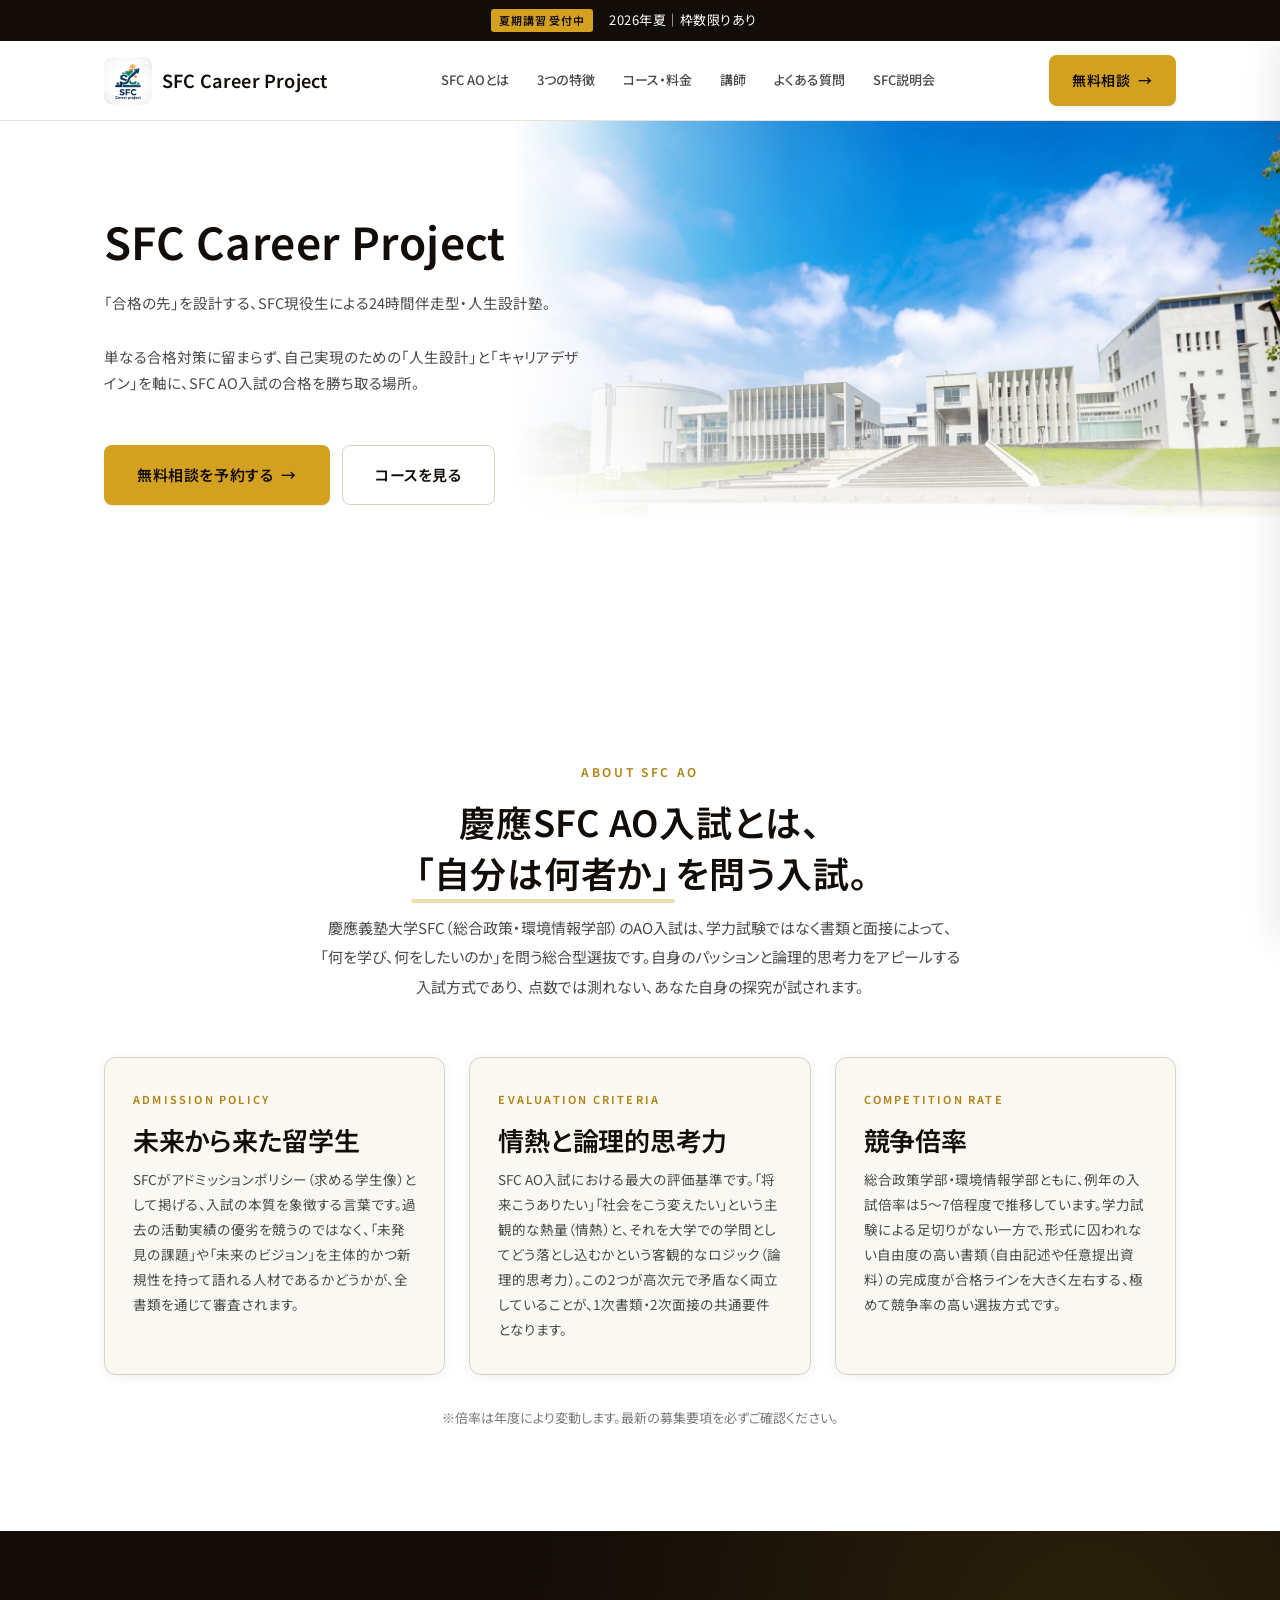
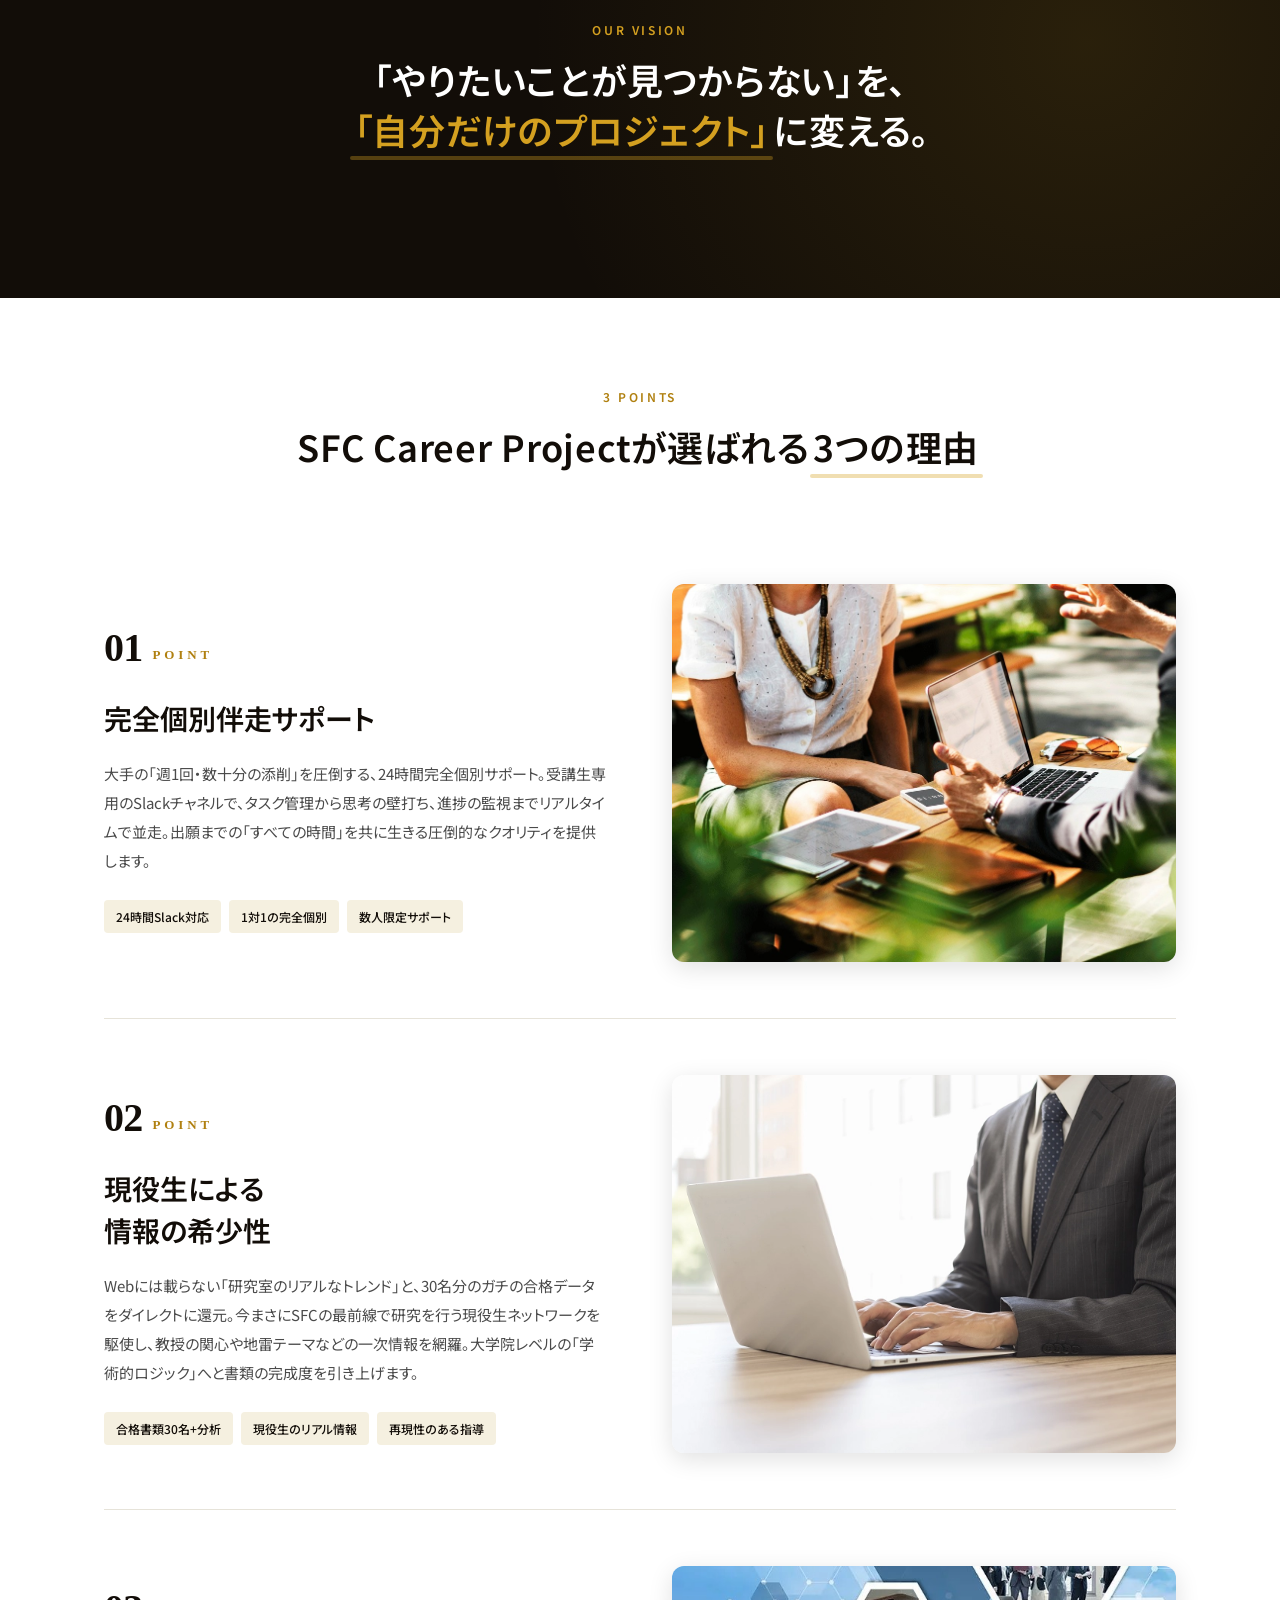
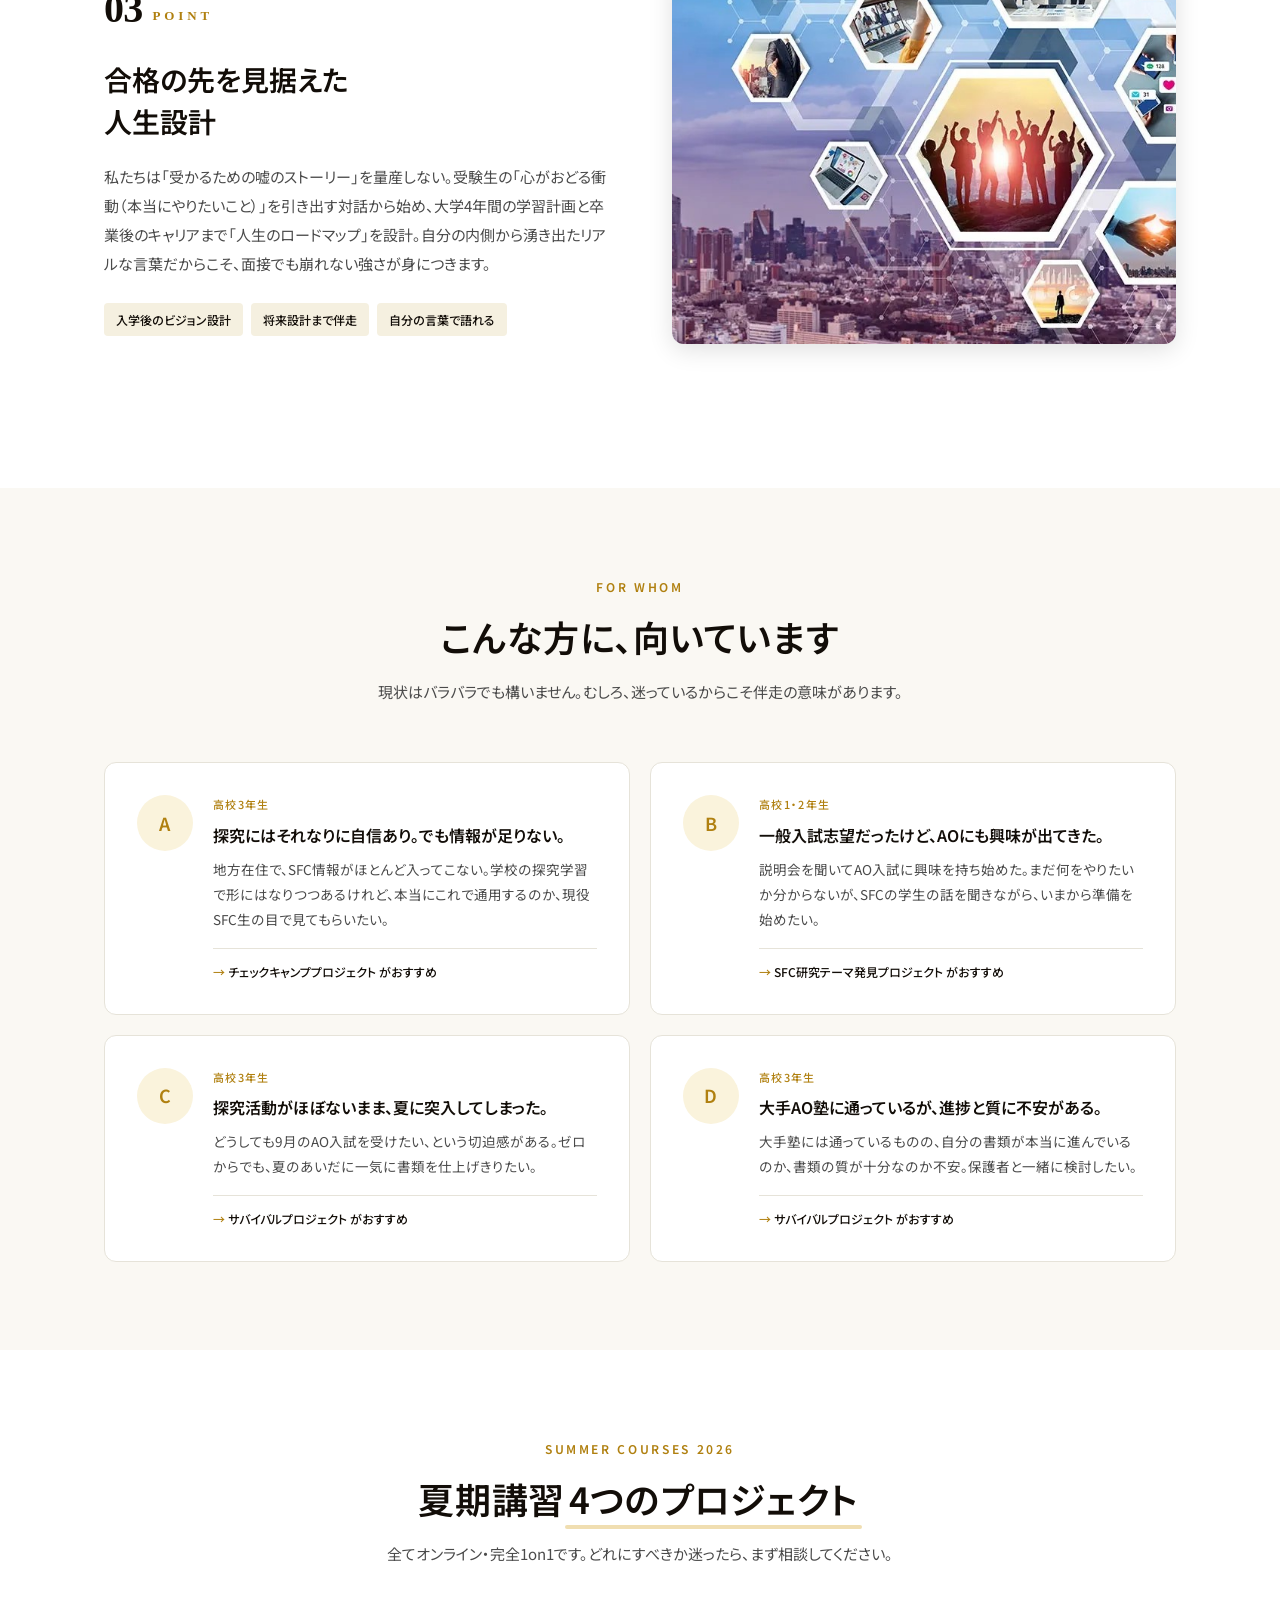
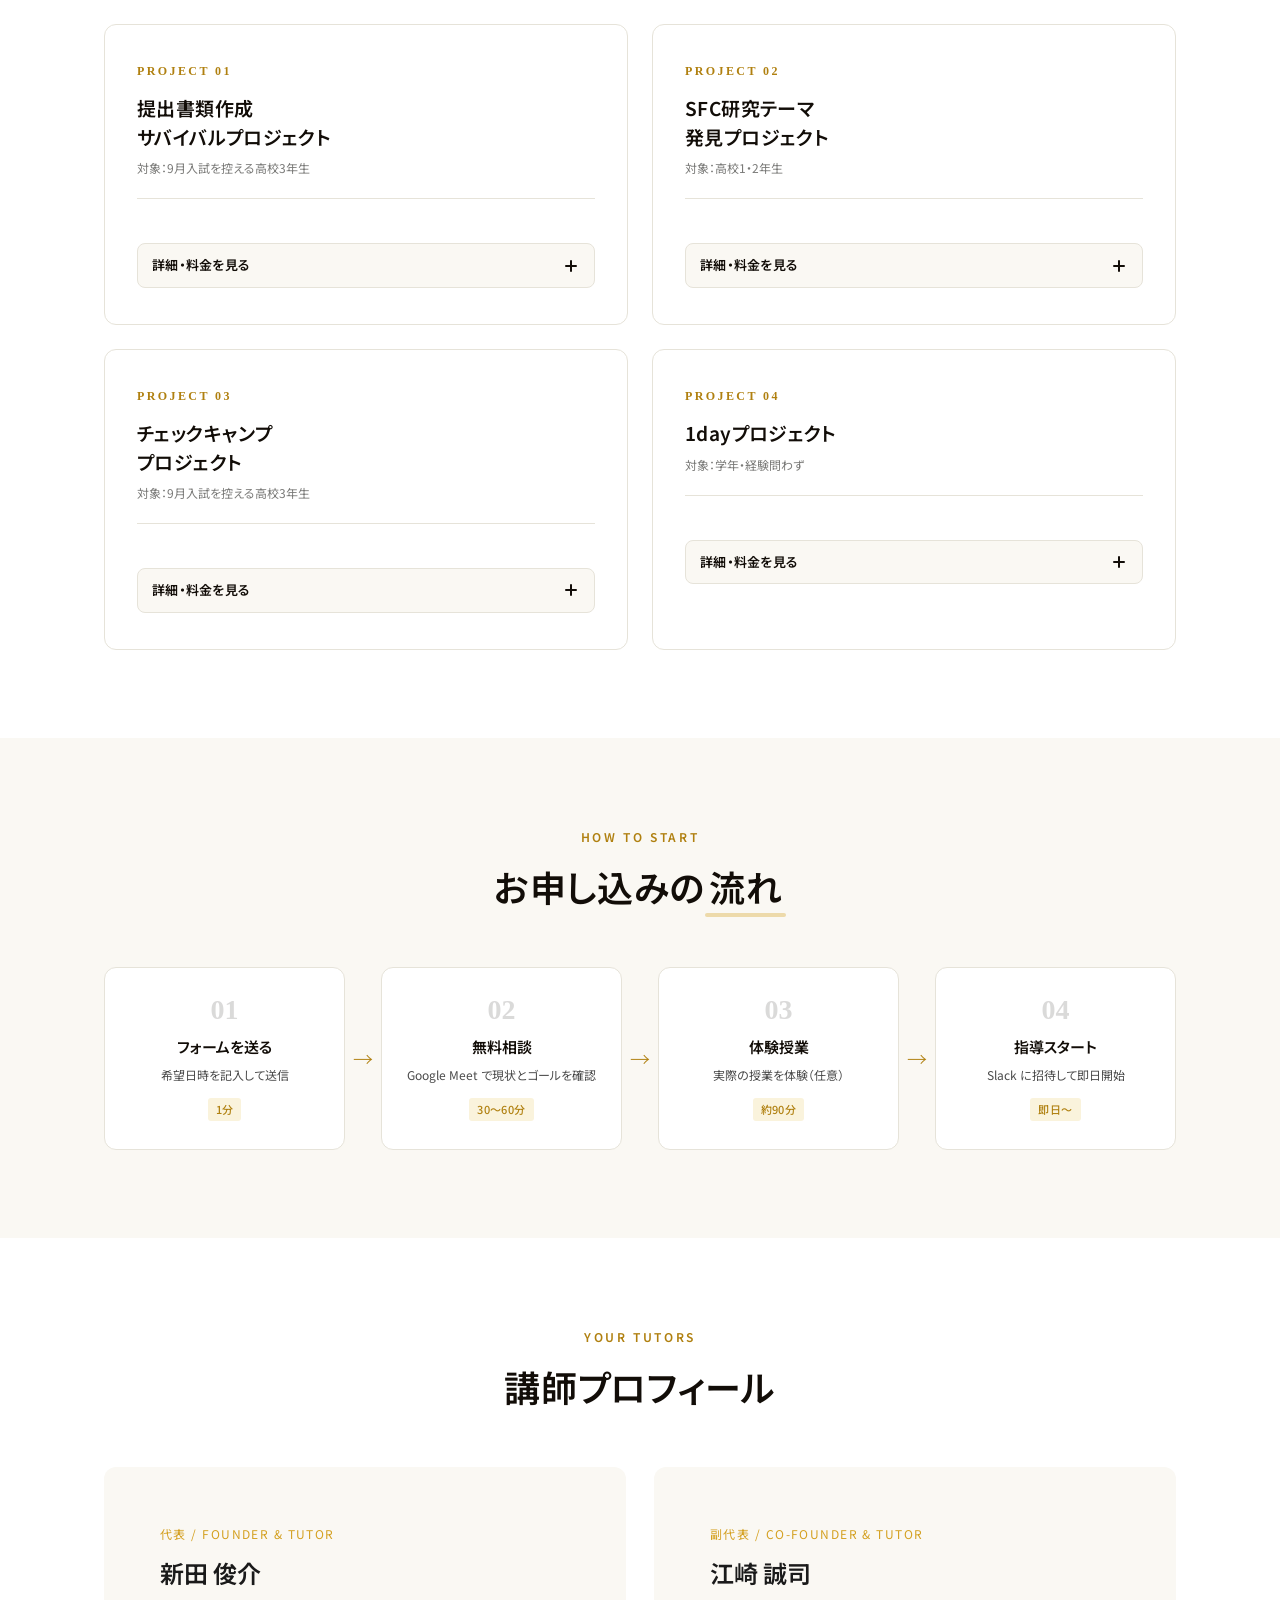
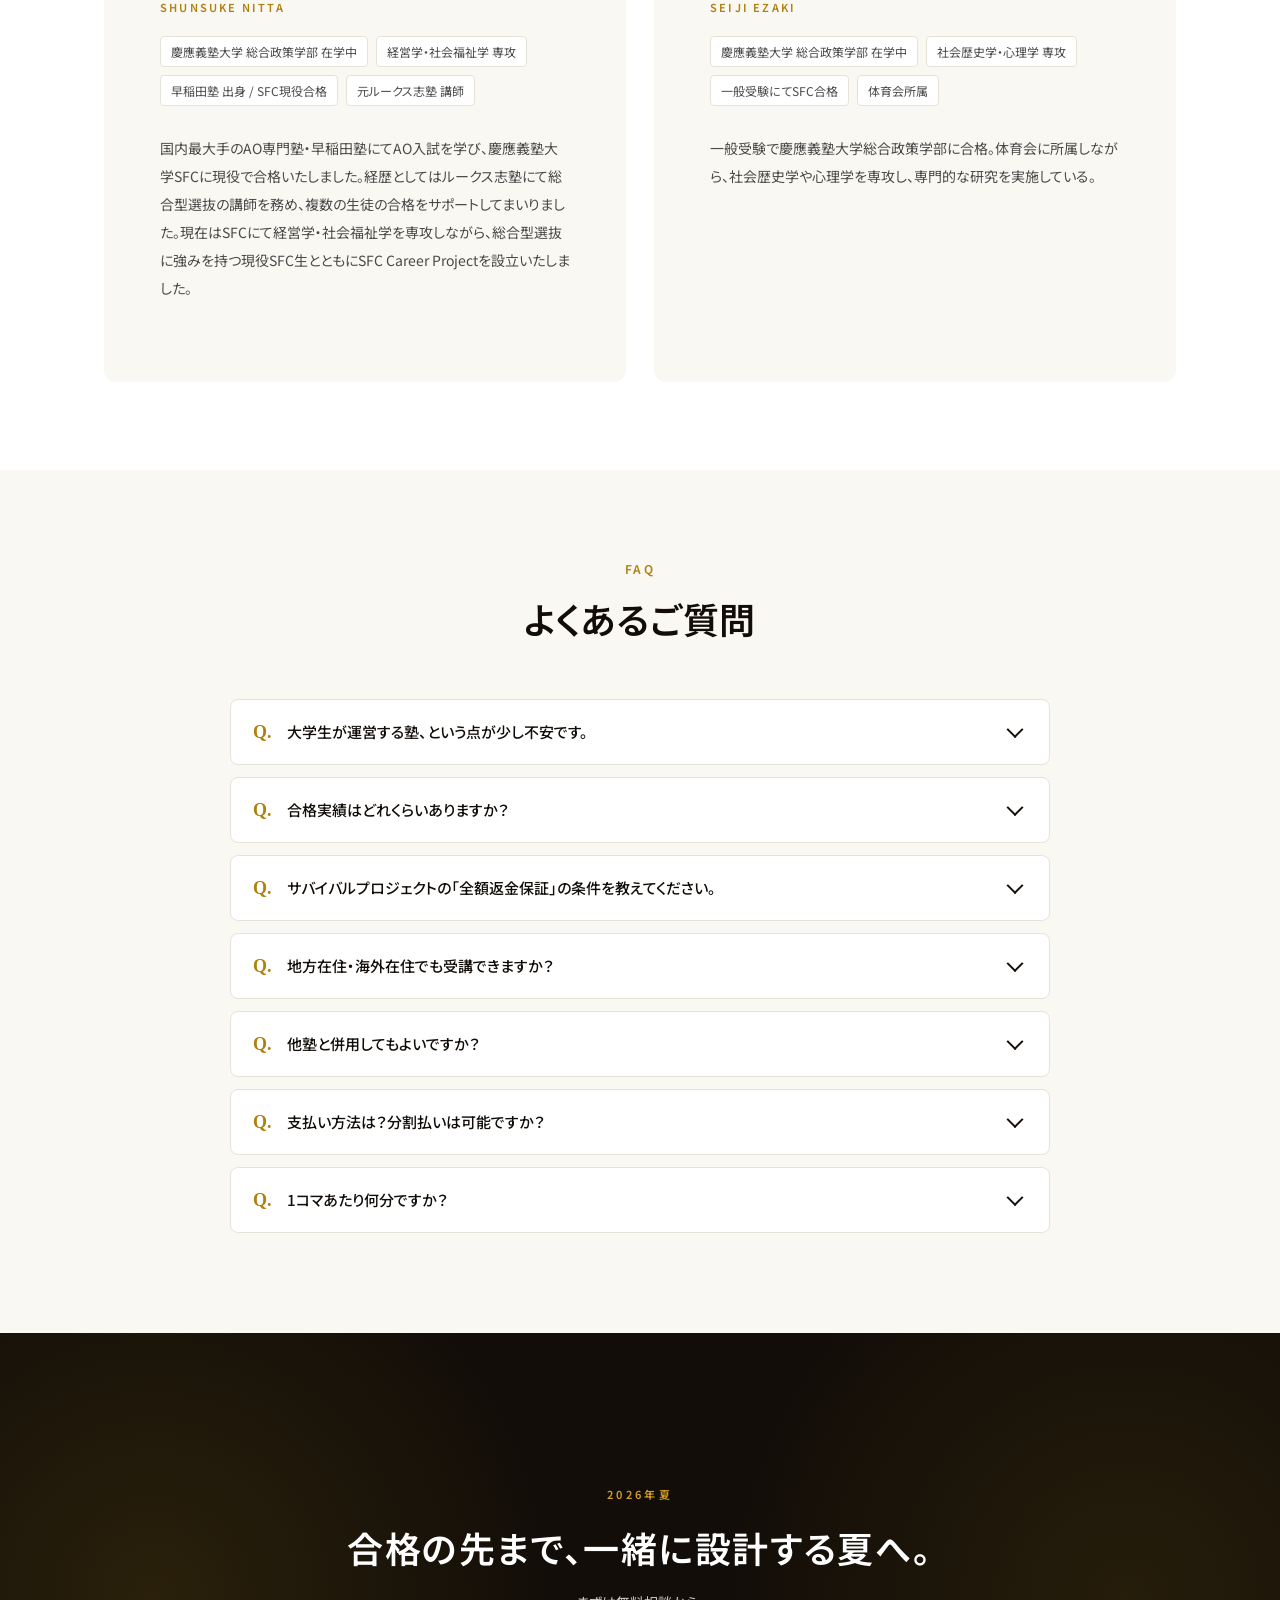
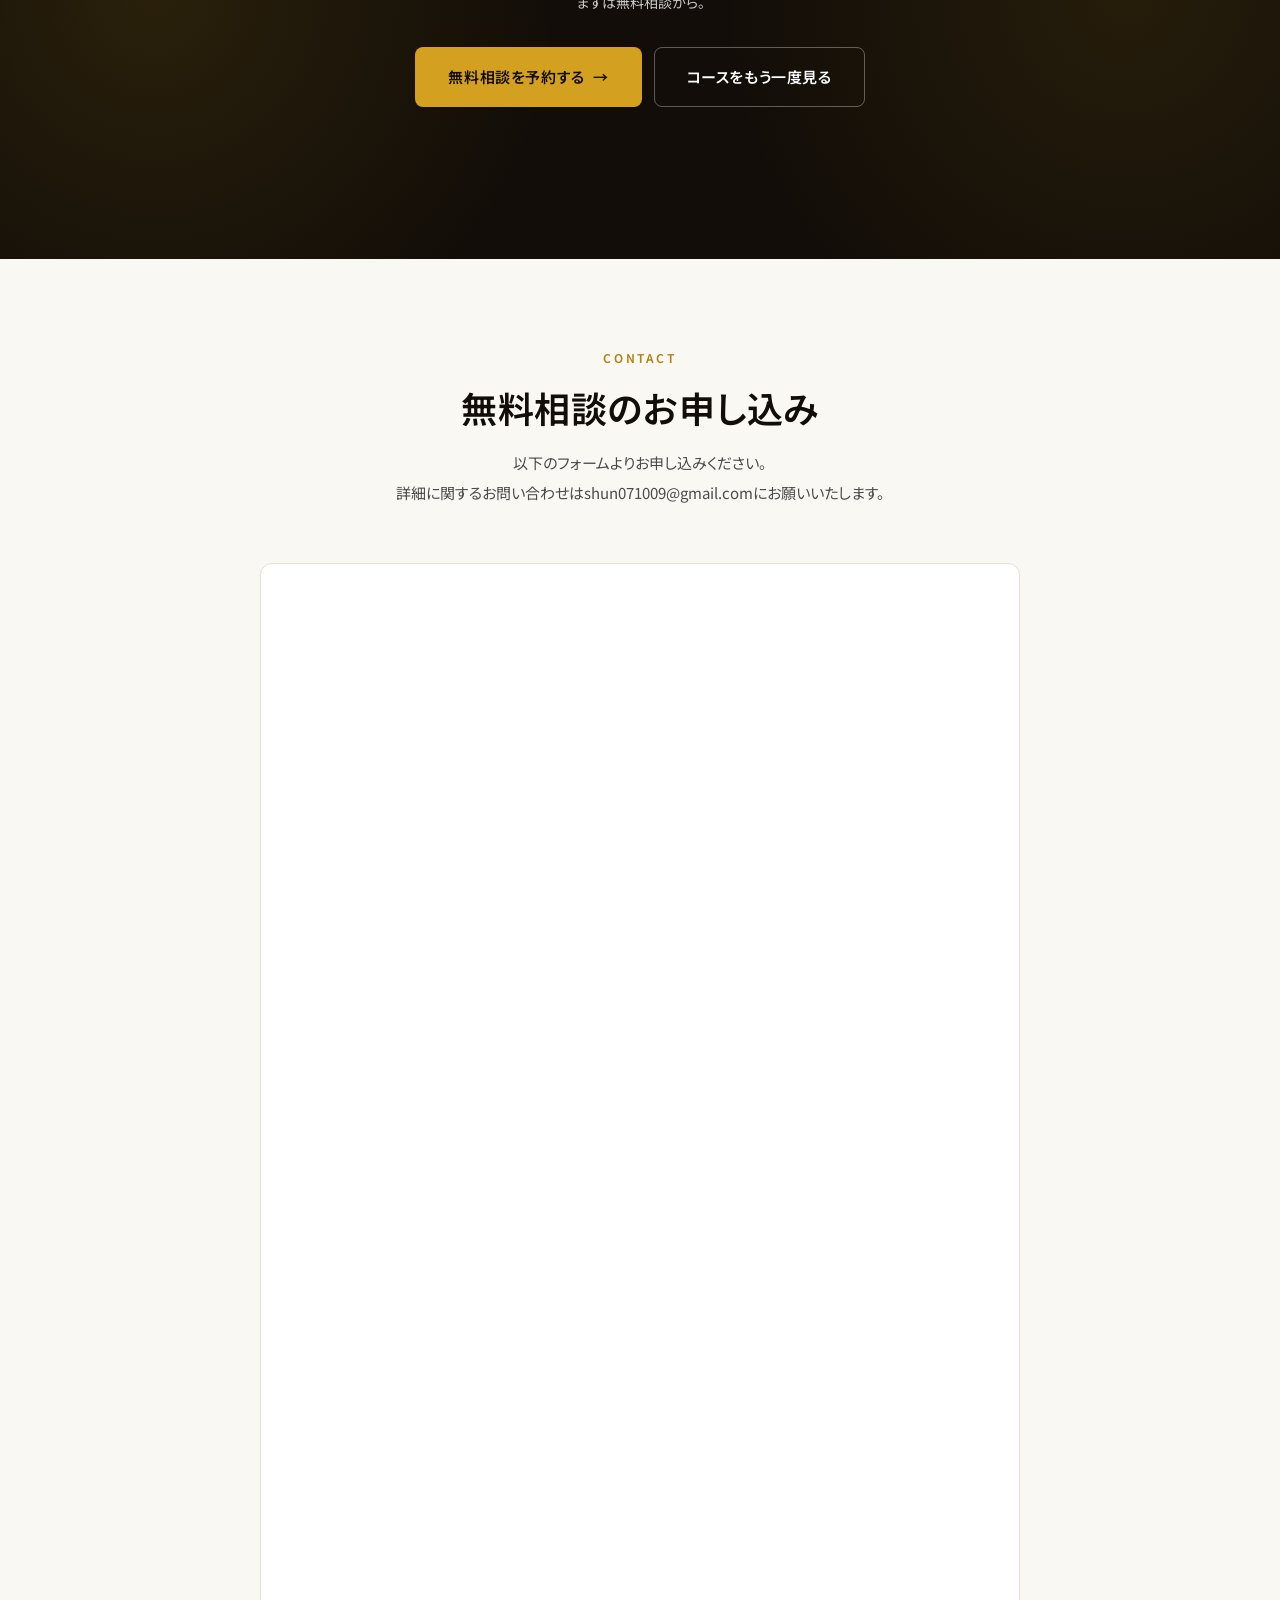
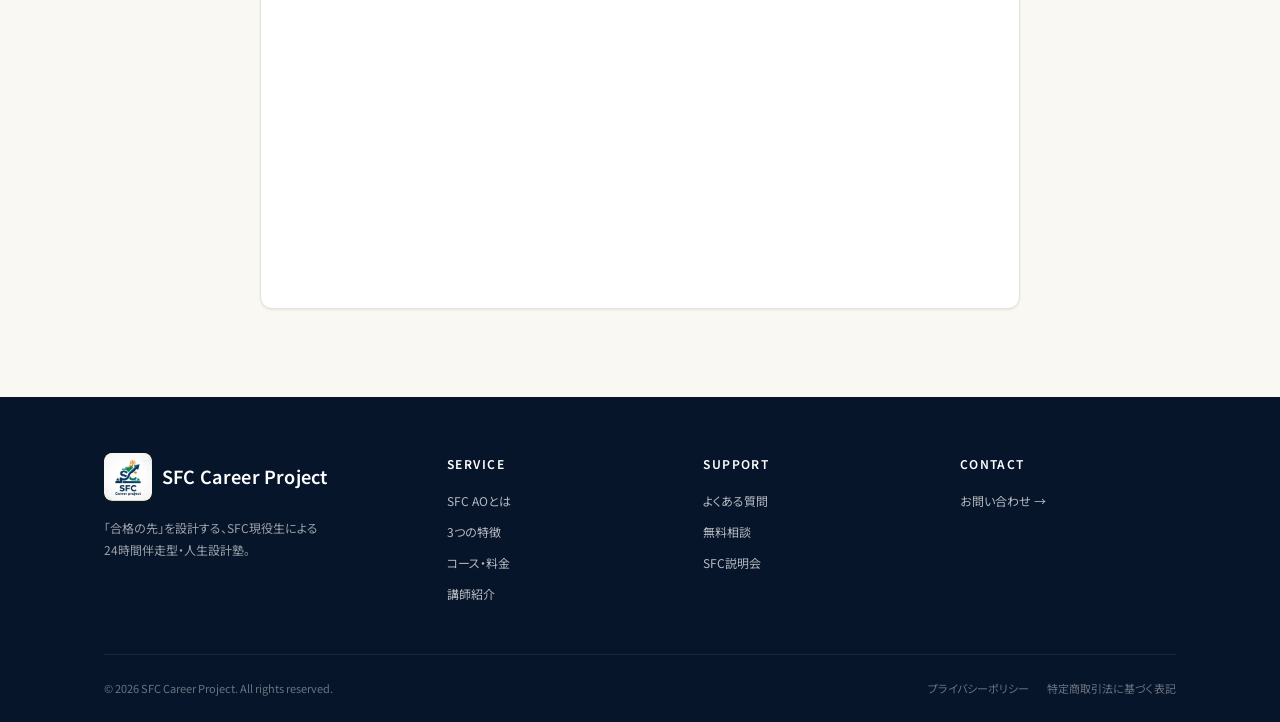
==== index.html @ 48e3c28c "スマホ表示修正・ウォームブラック×ゴールドに調整 - sfc-aoセクションの固定height除去（スマホでカードが切れる問題を修正） - スマホ時のカードfigureサイズ・文字サイズを最適化 - " ====
<!DOCTYPE html>
<html lang="ja">
<head>
<meta charset="UTF-8" />
<meta name="viewport" content="width=device-width, initial-scale=1.0" />
<title>SFC Career Project｜慶應SFC AO入試特化・24時間伴走型・人生設計塾</title>
<meta name="description" content="「合格の先」を設計する、SFC現役生による24時間伴走型・人生設計塾。慶應SFC AO入試（総合型選抜）に特化し、Slack/Discordで書類完成まで毎日サポート。多分野の専門講師陣が在籍。今夏先着限定。" />

<link rel="preconnect" href="https://fonts.googleapis.com">
<link rel="preconnect" href="https://fonts.gstatic.com" crossorigin>
<link href="https://fonts.googleapis.com/css2?family=Noto+Sans+JP:wght@400;500;600&display=swap" rel="stylesheet">
<link rel="stylesheet" href="styles.css" />
</head>
<body>

<!-- =========================================================
     1. Notice bar
========================================================= -->
<div class="notice">
  <div class="notice-inner">
    <span class="tag">夏期講習 受付中</span>
    <span>2026年夏｜枠数限りあり</span>
    <span class="sep">
</span>
    <span>
<strong></strong></span>
  </div>
</div>

<!-- =========================================================
     2. Header
========================================================= -->
<header class="header">
  <div class="header-inner">
    <a href="#top" class="brand">
      <span class="brand-mark"><img src="[data-uri]" alt="SFC Career Project ロゴ" style="position:absolute;top:0;left:0;width:100%;height:100%;object-fit:cover;display:block;"></span>
      <span class="brand-text">
        <div class="brand-name">SFC Career Project</div>
      </span>
    </a>
    <nav class="nav">
      <a href="#about">SFC AOとは</a>
      <a href="#points">3つの特徴</a>
      <a href="#courses">コース・料金</a>
      <a href="#teacher">講師</a>
      <a href="#faq">よくある質問</a>
      <a href="https://www.keio.ac.jp/ja/sfc-pem/news/20260327_sfcosaka/" target="_blank" rel="noopener">SFC説明会</a>
    </nav>
    <div class="header-cta">
      <a href="#contact" class="btn btn-primary">無料相談 <span class="arrow">→</span></a>
    </div>
    <button class="nav-toggle" id="nav-toggle" aria-label="メニューを開く" aria-expanded="false" aria-controls="mobile-menu">
      <span class="nav-toggle-bar"></span>
      <span class="nav-toggle-bar"></span>
      <span class="nav-toggle-bar"></span>
    </button>
  </div>
  <div class="mobile-menu" id="mobile-menu" aria-hidden="true">
    <button class="mobile-menu-close" id="mobile-menu-close" aria-label="メニューを閉じる">
      <span></span><span></span>
    </button>
    <nav class="mobile-nav">
      <a href="#about">SFC AOとは</a>
      <a href="#points">3つの特徴</a>
      <a href="#courses">コース・料金</a>
      <a href="#teacher">講師</a>
      <a href="#faq">よくある質問</a>
      <a href="https://www.keio.ac.jp/ja/sfc-pem/news/20260327_sfcosaka/" target="_blank" rel="noopener">SFC説明会</a>
    </nav>
    <div class="mobile-cta">
      <a href="#contact" class="btn btn-primary btn-lg">無料相談 <span class="arrow">→</span></a>
    </div>
  </div>
  <div class="mobile-menu-scrim" id="mobile-menu-scrim"></div>
</header>

<main id="top">

<!-- =========================================================
     3. Hero
========================================================= -->
<section class="hero">
  <div class="hero-inner">
    <div class="hero-copy">
      <h1 data-tweak="headline">SFC Career Project</h1>
      <p class="hero-sub">「合格の先」を設計する、SFC現役生による24時間伴走型・人生設計塾。<br /><br />単なる合格対策に留まらず、自己実現のための「人生設計」と「キャリアデザイン」を軸に、SFC AO入試の合格を勝ち取る場所。</p>
    </div>
    <div class="hero-bg">
      <img src="[data-uri]" alt="SFCキャンパス" style="position:absolute;inset:0;width:100%;height:100%;object-fit:cover;display:block;">
      <div class="hero-bg-overlay"></div>
    </div>
    <div class="hero-actions">
      <div class="hero-cta">
        <a href="#contact" class="btn btn-primary btn-lg">無料相談を予約する <span class="arrow">→</span></a>
        <a href="#courses" class="btn btn-outline btn-lg">コースを見る</a>
      </div>
    </div>
  </div>
</section>

<!-- =========================================================
     4. SFC AO とは
========================================================= -->
<section class="sfc-ao" id="about">
  <div class="container">
    <div class="section-head">
      <div class="section-eyebrow">ABOUT SFC AO</div>
      <h2 class="section-title">慶應SFC AO入試とは、<br /><span class="ruby">「自分は何者か」</span>を問う入試。</h2>
      <p class="section-lede">
        慶應義塾大学SFC（総合政策・環境情報学部）のAO入試は、学力試験ではなく書類と面接によって、
        「何を学び、何をしたいのか」を問う総合型選抜です。自身のパッションと論理的思考力をアピールする入試方式であり、
        点数では測れない、あなた自身の探究が試されます。
      </p>
    </div>
    <div class="sfc-ao-grid">
      <div class="sfc-ao-card">
        <div class="label">ADMISSION POLICY</div>
        <div class="figure" style="font-size:clamp(18px,2.2vw,26px);line-height:1.3;">未来から来た留学生</div>
        <p>SFCがアドミッションポリシー（求める学生像）として掲げる、入試の本質を象徴する言葉です。過去の活動実績の優劣を競うのではなく、「未発見の課題」や「未来のビジョン」を主体的かつ新規性を持って語れる人材であるかどうかが、全書類を通じて審査されます。</p>
      </div>
      <div class="sfc-ao-card">
        <div class="label">EVALUATION CRITERIA</div>
        <div class="figure" style="font-size:clamp(18px,2.2vw,26px);line-height:1.3;">情熱と論理的思考力</div>
        <p>SFC AO入試における最大の評価基準です。「将来こうありたい」「社会をこう変えたい」という主観的な熱量（情熱）と、それを大学での学問としてどう落とし込むかという客観的なロジック（論理的思考力）。この2つが高次元で矛盾なく両立していることが、1次書類・2次面接の共通要件となります。</p>
      </div>
      <div class="sfc-ao-card">
        <div class="label">COMPETITION RATE</div>
        <div class="figure" style="font-size:clamp(18px,2.2vw,26px);line-height:1.3;">競争倍率</div>
        <p>総合政策学部・環境情報学部ともに、例年の入試倍率は5〜7倍程度で推移しています。学力試験による足切りがない一方で、形式に囚われない自由度の高い書類（自由記述や任意提出資料）の完成度が合格ラインを大きく左右する、極めて競争率の高い選抜方式です。</p>
      </div>
    </div>
    <p class="sfc-ao-note">※倍率は年度により変動します。最新の募集要項を必ずご確認ください。</p>
  </div>
</section>

<!-- =========================================================
     6. Vision / Problem
========================================================= -->
<section class="vision">
  <div class="vision-inner">
    <div class="section-head">
      <div class="section-eyebrow" style="color: var(--gold);">OUR VISION</div>
      <h2 class="section-title" style="color: #fff;">「やりたいことが見つからない」を、<br /><span class="ruby" style="color: var(--gold);">「自分だけのプロジェクト」</span>に変える。</h2>
    
</section>

<!-- =========================================================
     7. POINTS (USP)
========================================================= -->
<section class="points" id="points">
  <div class="container">
    <div class="section-head">
      <div class="section-eyebrow">3 POINTS</div>
      <h2 class="section-title">SFC Career Projectが選ばれる<span class="ruby">3つの理由</span></h2>
    </div>

    <div class="point">
      <div>
        <div class="point-num"><span class="digit">01</span>POINT</div>
        <h3>完全個別伴走サポート</h3>
        <p>
          大手の「週1回・数十分の添削」を圧倒する、24時間完全個別サポート。受講生専用のSlackチャネルで、タスク管理から思考の壁打ち、進捗の監視までリアルタイムで並走。出願までの「すべての時間」を共に生きる圧倒的なクオリティを提供します。
        </p>
        <div class="point-pills">
          <span class="point-pill">24時間Slack対応</span>
          <span class="point-pill">1対1の完全個別</span>
          <span class="point-pill">数人限定サポート</span>
        </div>
      </div>
      <div class="point-visual">
        <img src="[data-uri]" alt="完全個別伴走サポート" style="position:absolute;inset:0;width:100%;height:100%;" />
      </div>
    </div>

    <div class="point reverse">
      <div class="point-visual">
        <img src="[data-uri]" alt="現役生による情報の希少性" style="position:absolute;inset:0;width:100%;height:100%;" />
      </div>
      <div>
        <div class="point-num"><span class="digit">02</span>POINT</div>
        <h3>現役生による<br />情報の希少性</h3>
        <p>
          Webには載らない「研究室のリアルなトレンド」と、30名分のガチの合格データをダイレクトに還元。今まさにSFCの最前線で研究を行う現役生ネットワークを駆使し、教授の関心や地雷テーマなどの一次情報を網羅。大学院レベルの「学術的ロジック」へと書類の完成度を引き上げます。
        </p>
        <div class="point-pills">
          <span class="point-pill">合格書類30名+分析</span>
          <span class="point-pill">現役生のリアル情報</span>
          <span class="point-pill">再現性のある指導</span>
        </div>
      </div>
    </div>

    <div class="point">
      <div>
        <div class="point-num"><span class="digit">03</span>POINT</div>
        <h3>合格の先を見据えた<br />人生設計</h3>
        <p>
          私たちは「受かるための嘘のストーリー」を量産しない。受験生の「心がおどる衝動（本当にやりたいこと）」を引き出す対話から始め、大学4年間の学習計画と卒業後のキャリアまで「人生のロードマップ」を設計。自分の内側から湧き出たリアルな言葉だからこそ、面接でも崩れない強さが身につきます。
        </p>
        <div class="point-pills">
          <span class="point-pill">入学後のビジョン設計</span>
          <span class="point-pill">将来設計まで伴走</span>
          <span class="point-pill">自分の言葉で語れる</span>
        </div>
      </div>
      <div class="point-visual">
        <img src="[data-uri]" alt="合格の先を見据えた人生設計" style="position:absolute;inset:0;width:100%;height:100%;" />
      </div>
    </div>
  </div>
</section>

<!-- =========================================================
     8. Personas
========================================================= -->
<section class="personas">
  <div class="container">
    <div class="section-head">
      <div class="section-eyebrow">FOR WHOM</div>
      <h2 class="section-title">こんな方に、向いています</h2>
      <p class="section-lede">
        現状はバラバラでも構いません。むしろ、迷っているからこそ伴走の意味があります。
      </p>
    </div>
    <div class="persona-grid">
      <div class="persona-card">
        <div class="persona-icon">A</div>
        <div>
          <div class="grade">高校3年生</div>
          <h4>探究にはそれなりに自信あり。でも情報が足りない。</h4>
          <p>地方在住で、SFC情報がほとんど入ってこない。学校の探究学習で形にはなりつつあるけれど、本当にこれで通用するのか、現役SFC生の目で見てもらいたい。</p>
          <div class="recommend">チェックキャンププロジェクト がおすすめ</div>
        </div>
      </div>
      <div class="persona-card">
        <div class="persona-icon">B</div>
        <div>
          <div class="grade">高校1・2年生</div>
          <h4>一般入試志望だったけど、AOにも興味が出てきた。</h4>
          <p>説明会を聞いてAO入試に興味を持ち始めた。まだ何をやりたいか分からないが、SFCの学生の話を聞きながら、いまから準備を始めたい。</p>
          <div class="recommend">SFC研究テーマ発見プロジェクト がおすすめ</div>
        </div>
      </div>
      <div class="persona-card">
        <div class="persona-icon">C</div>
        <div>
          <div class="grade">高校3年生</div>
          <h4>探究活動がほぼないまま、夏に突入してしまった。</h4>
          <p>どうしても9月のAO入試を受けたい、という切迫感がある。ゼロからでも、夏のあいだに一気に書類を仕上げきりたい。</p>
          <div class="recommend">サバイバルプロジェクト がおすすめ</div>
        </div>
      </div>
      <div class="persona-card">
        <div class="persona-icon">D</div>
        <div>
          <div class="grade">高校3年生</div>
          <h4>大手AO塾に通っているが、進捗と質に不安がある。</h4>
          <p>大手塾には通っているものの、自分の書類が本当に進んでいるのか、書類の質が十分なのか不安。保護者と一緒に検討したい。</p>
          <div class="recommend">サバイバルプロジェクト がおすすめ</div>
        </div>
      </div>
    </div>
  </div>
</section>

<!-- =========================================================
     9. Courses
========================================================= -->
<section class="courses" id="courses">
  <div class="container">
    <div class="section-head">
      <div class="section-eyebrow">SUMMER COURSES 2026</div>
      <h2 class="section-title">夏期講習<span class="ruby">4つのプロジェクト</span></h2>
      <p class="section-lede">
        全てオンライン・完全1on1です。どれにすべきか迷ったら、まず相談してください。
      </p>
    </div>
    <div class="course-list">
      <!-- Course 1 -->
      <div class="course-card" id="project-01">
        <div class="course-num">PROJECT 01</div>
        <h3>提出書類作成<br />サバイバルプロジェクト</h3>
        <div class="course-target">対象：9月入試を控える高校3年生</div>
        <button class="course-toggle" aria-expanded="false">詳細・料金を見る <span class="course-toggle-icon"></span></button>
        <div class="course-details">
        <div class="course-price">
          <span class="num">598,000</span><span class="yen">円</span><span class="tax">（税込）</span>
        </div>
        <div class="course-price-sub">＋ プロジェクト参加費 110,000円</div>
        <div class="course-slots">3枠限定</div>
        <ul class="course-features">
          <li>自己推薦書・自由記述・任意提出資料・志望理由書の執筆を完全伴走</li>
          <li>Slackによるタスク管理・24時間連絡対応</li>
          <li>お申し込みから8月末まで最大60時間の授業</li>
          <li>研究テーマの相談から書類添削まで全対応</li>
        </ul>
        <div class="course-guarantee">
          1次試験（書類審査）で不合格の場合、受講料を全額返金します<br />（プロジェクト参加費 110,000円を除く）
        </div>
              </div>
      </div>

      <!-- Course 2 -->
      <div class="course-card">
        <div class="course-num">PROJECT 02</div>
        <h3>SFC研究テーマ<br />発見プロジェクト</h3>
        <div class="course-target">対象：高校1・2年生</div>
        <button class="course-toggle" aria-expanded="false">詳細・料金を見る <span class="course-toggle-icon"></span></button>
        <div class="course-details">
        <div class="course-price">
          <span class="num">59,800</span><span class="yen">円</span><span class="tax">（税込）</span>
        </div>
        <ul class="course-features">
          <li>探究（研究）テーマの設定・壁打ちに対応</li>
          <li>お申し込みから8月末まで6コマの授業</li>
          <li>来年度以降の本格対策につながります</li>
        </ul>
        <div class="course-guarantee">
          冬季講習・来年度の継続受講も相談できます。
        </div>
              </div>
      </div>

      <!-- Course 3 -->
      <div class="course-card">
        <div class="course-num">PROJECT 03</div>
        <h3>チェックキャンプ<br />プロジェクト</h3>
        <div class="course-target">対象：9月入試を控える高校3年生</div>
        <button class="course-toggle" aria-expanded="false">詳細・料金を見る <span class="course-toggle-icon"></span></button>
        <div class="course-details">
        <div class="course-price">
          <span class="num">45,000</span><span class="yen">円</span><span class="tax">（税込）</span>
        </div>
        <ul class="course-features">
          <li>提出書類作成アドバイス授業 6コマ</li>
          <li>お申し込みから8月末まで</li>
          <li>現役SFC生の視点で書類をチェック</li>
          <li>他塾との併用も可能</li>
        </ul>
        <div class="course-guarantee">
          他塾に通っていても使えます。第三者の目で一度見てほしい方はどうぞ。
        </div>
              </div>
      </div>

      <!-- Course 4 -->
      <div class="course-card">
        <div class="course-num">PROJECT 04</div>
        <h3>1dayプロジェクト</h3>
        <div class="course-target">対象：学年・経験問わず</div>
        <button class="course-toggle" aria-expanded="false">詳細・料金を見る <span class="course-toggle-icon"></span></button>
        <div class="course-details">
        <div class="course-price">
          <span class="num">20,000</span><span class="yen">円</span><span class="tax">（税込）</span>
        </div>
        <div class="course-slots">3枠限定</div>
        <ul class="course-features">
          <li>お申し込みから8月末まで実施</li>
          <li>慶應SFC キャンパスに招待</li>
          <li>探究テーマのメンタリング</li>
          <li>学年・経験は問いません</li>
        </ul>
        <div class="course-guarantee">
          SFCがどんな場所か、まず見てみたい方向けです。
        </div>
      </div>
            </div>
      </div>

  </div>
</section>

<!-- =========================================================
     10. Steps
========================================================= -->
<section class="steps">
  <div class="container">
    <div class="section-head">
      <div class="section-eyebrow">HOW TO START</div>
      <h2 class="section-title">お申し込みの<span class="ruby">流れ</span></h2>
    </div>
    <div class="step-list">
      <div class="step-card">
        <div class="step-num">01</div>
        <h4>フォームを送る</h4>
        <p>希望日時を記入して送信</p>
        <span class="duration">1分</span>
      </div>
      <div class="step-arrow">→</div>
      <div class="step-card">
        <div class="step-num">02</div>
        <h4>無料相談</h4>
        <p>Google Meet で現状とゴールを確認</p>
        <span class="duration">30〜60分</span>
      </div>
      <div class="step-arrow">→</div>
      <div class="step-card">
        <div class="step-num">03</div>
        <h4>体験授業</h4>
        <p>実際の授業を体験（任意）</p>
        <span class="duration">約90分</span>
      </div>
      <div class="step-arrow">→</div>
      <div class="step-card">
        <div class="step-num">04</div>
        <h4>指導スタート</h4>
        <p>Slack に招待して即日開始</p>
        <span class="duration">即日〜</span>
      </div>
    </div>
  </div>
</section>

<!-- =========================================================
     11. Teacher
========================================================= -->
<section class="teacher" id="teacher">
  <div class="container">
    <div class="section-head">
      <div class="section-eyebrow">YOUR TUTORS</div>
      <h2 class="section-title">講師プロフィール</h2>
    </div>

    <div class="teacher-grid">
      <!-- Founder -->
      <div class="teacher-card no-photo">
        <div class="teacher-body">
          <div class="role" style="font-size:12px;letter-spacing:.12em;color:var(--gold,#b89968);margin-bottom:8px;">代表 / FOUNDER & TUTOR</div>
          <div class="name" style="font-size:24px;font-weight:600;margin-bottom:4px;">新田 俊介</div>
          <div class="teacher-eyebrow">SHUNSUKE NITTA</div>
          <div class="teacher-meta">
            <span>慶應義塾大学 総合政策学部 在学中</span>
            <span>経営学・社会福祉学 専攻</span>
            <span>早稲田塾 出身 / SFC現役合格</span>
            <span>元ルークス志塾 講師</span>
          </div>
          <p class="teacher-bio">
            国内最大手のAO専門塾・早稲田塾にてAO入試を学び、慶應義塾大学SFCに現役で合格いたしました。経歴としてはルークス志塾にて総合型選抜の講師を務め、複数の生徒の合格をサポートしてまいりました。現在はSFCにて経営学・社会福祉学を専攻しながら、総合型選抜に強みを持つ現役SFC生とともにSFC Career Projectを設立いたしました。
          </p>
        </div>
      </div>

      <!-- Co-Founder -->
      <div class="teacher-card no-photo">
        <div class="teacher-body">
          <div class="role" style="font-size:12px;letter-spacing:.12em;color:var(--gold,#b89968);margin-bottom:8px;">副代表 / CO-FOUNDER & TUTOR</div>
          <div class="name" style="font-size:24px;font-weight:600;margin-bottom:4px;">江崎 誠司</div>
          <div class="teacher-eyebrow">SEIJI EZAKI</div>
          <div class="teacher-meta">
            <span>慶應義塾大学 総合政策学部 在学中</span>
            <span>社会歴史学・心理学 専攻</span>
            <span>一般受験にてSFC合格</span>
            <span>体育会所属</span>
          </div>
          <p class="teacher-bio">
            一般受験で慶應義塾大学総合政策学部に合格。体育会に所属しながら、社会歴史学や心理学を専攻し、専門的な研究を実施している。
          </p>
        </div>
      </div>
    </div>

  </div>
</section>

<!-- =========================================================
     12. FAQ
========================================================= -->
<section class="faq" id="faq">
  <div class="container narrow">
    <div class="section-head">
      <div class="section-eyebrow">FAQ</div>
      <h2 class="section-title">よくあるご質問</h2>
    </div>
    <div class="faq-list">
      <details class="faq-item">
        <summary>大学生が運営する塾、という点が少し不安です。</summary>
        <div class="faq-answer">
          ご不安はもっともです。SFC Career Projectは、現役SFC生であること、早稲田塾出身、元ルークス志塾講師として
          多数の生徒を担当してきた経験を強みとしています。「内側から見たSFC」と「塾としての指導経験」を併せ持つ、
          少人数完全伴走型のサービスです。無料相談で率直にお話しさせてください。
        </div>
      </details>
      <details class="faq-item">
        <summary>合格実績はどれくらいありますか？</summary>
        <div class="faq-answer">
          SFC Career Projectは2026年夏に始動する新しいサービスのため、「SFC Career Projectとしての合格実績」はこれから積み上げていく段階です。
          ただし、講師個人として30名以上の合格者書類を分析・保有しており、SFCに受かる書類のパターンを内側から把握しています。
          今夏はあくまで仮説検証フェーズとして、先着限定で運営します。
        </div>
      </details>
      <details class="faq-item">
        <summary>サバイバルプロジェクトの「全額返金保証」の条件を教えてください。</summary>
        <div class="faq-answer">
          提出書類作成サバイバルプロジェクトの受講者のうち、1次試験（書類審査）で不合格となった方を対象に、受講料を全額返金いたします（プロジェクト参加費 110,000円を除く）。
          適用条件の詳細は、ご入塾時の契約書にてご確認いただけます。
        </div>
      </details>
      <details class="faq-item">
        <summary>地方在住・海外在住でも受講できますか？</summary>
        <div class="faq-answer">
          完全オンラインのサービスですので、日本全国・海外どこからでもご受講いただけます。授業は Google Meet、
          日常的な連絡は Slack で行います。
        </div>
      </details>
      <details class="faq-item">
        <summary>他塾と併用してもよいですか？</summary>
        <div class="faq-answer">
          チェックキャンププロジェクト（45,000円）は、まさに他塾との併用を想定したセカンドオピニオン型のプロジェクトです。
          サバイバルプロジェクトは完全伴走のため、原則として併用は推奨しておりませんが、状況に応じてご相談ください。
        </div>
      </details>
      <details class="faq-item">
        <summary>支払い方法は？分割払いは可能ですか？</summary>
        <div class="faq-answer">
          銀行振込・クレジットカード決済に対応しています。分割払いについても柔軟にご相談を承りますので、
          無料相談の際にご希望をお聞かせください。
        </div>
      </details>
      <details class="faq-item">
        <summary>1コマあたり何分ですか？</summary>
        <div class="faq-answer">
          1コマ60分です。
        </div>
      </details>
    </div>
  </div>
</section>

<!-- =========================================================
     13. CTA Banner
========================================================= -->
<section class="cta-banner">
  <div class="cta-inner">
    <div class="cta-eyebrow">2026年夏</div>
    <h2>合格の先まで、一緒に設計する夏へ。</h2>
    <p>まずは無料相談から。</p>
    <div class="btn-row">
      <a href="#contact" class="btn btn-primary btn-lg">無料相談を予約する <span class="arrow">→</span></a>
      <a href="#courses" class="btn btn-outline btn-lg">コースをもう一度見る</a>
    </div>
  </div>
</section>

<!-- =========================================================
     14. Form
========================================================= -->
<section class="form-section" id="contact">
  <div class="container">
    <div class="section-head">
      <div class="section-eyebrow">CONTACT</div>
      <h2 class="section-title">無料相談のお申し込み</h2>
      <p class="section-lede">
        以下のフォームよりお申し込みください。<br />
        詳細に関するお問い合わせは<a href="mailto:shun071009@gmail.com">shun071009@gmail.com</a>にお願いいたします。
      </p>
    </div>
    <div class="form-wrap">
      <!-- =====================================================
           Google フォーム埋め込み
           手順: Googleフォームを作成 → 送信 → 「<>」アイコン(埋め込み)
           → 表示されたURLを下の src="..." に貼り付けて保存
      ====================================================== -->
      <iframe
        id="google-form-iframe"
        src="https://docs.google.com/forms/d/e/1FAIpQLSeiF0BlnA--nRPbwVzeoPihYPoWV2vHU1PAIyzDw_vRGsa6HQ/viewform?embedded=true"
        width="100%"
        height="1248"
        frameborder="0"
        marginheight="0"
        marginwidth="0"
        style="border:none; display:block;"
      >読み込んでいます…</iframe>
    </div>
  </div>
</section>

</main>

<!-- =========================================================
     Footer
========================================================= -->
<footer class="footer">
  <div class="container">
    <div class="footer-inner">
      <div class="footer-brand">
        <div class="brand" style="margin-bottom:0;">
          <span class="brand-mark"><img src="[data-uri]" alt="SFC Career Project ロゴ" style="position:absolute;top:0;left:0;width:100%;height:100%;object-fit:cover;display:block;"></span>
          <span class="brand-text">
            <div class="brand-name">SFC Career Project</div>
          </span>
        </div>
        <p>「合格の先」を設計する、SFC現役生による<br />24時間伴走型・人生設計塾。</p>
      </div>
      <div>
        <h5>SERVICE</h5>
        <ul>
          <li><a href="#about">SFC AOとは</a></li>
          <li><a href="#points">3つの特徴</a></li>
          <li><a href="#courses">コース・料金</a></li>
          <li><a href="#teacher">講師紹介</a></li>
        </ul>
      </div>
      <div>
        <h5>SUPPORT</h5>
        <ul>
          <li><a href="#faq">よくある質問</a></li>
          <li><a href="#contact">無料相談</a></li>
          <li><a href="https://www.keio.ac.jp/ja/sfc-pem/news/20260327_sfcosaka/" target="_blank" rel="noopener">SFC説明会</a></li>
        </ul>
      </div>
      <div>
        <h5>CONTACT</h5>
        <ul>
          <li><a href="#contact">お問い合わせ →</a></li>
        </ul>
      </div>
    </div>
    <div class="footer-base">
      <div>© 2026 SFC Career Project. All rights reserved.</div>
      <div>
        <a href="privacy.html" style="margin-right:16px;">プライバシーポリシー</a>
        <a href="tokutei.html">特定商取引法に基づく表記</a>
      </div>
    </div>
  </div>
</footer>

<!-- Mobile menu toggle -->
<script>
(function() {
  const toggle = document.getElementById('nav-toggle');
  const menu = document.getElementById('mobile-menu');
  const scrim = document.getElementById('mobile-menu-scrim');
  if (!toggle || !menu) return;

  function setOpen(open) {
    toggle.classList.toggle('is-open', open);
    menu.classList.toggle('is-open', open);
    scrim.classList.toggle('is-open', open);
    toggle.setAttribute('aria-expanded', open ? 'true' : 'false');
    menu.setAttribute('aria-hidden', open ? 'false' : 'true');
    toggle.setAttribute('aria-label', open ? 'メニューを閉じる' : 'メニューを開く');
    document.body.style.overflow = open ? 'hidden' : '';
  }

  toggle.addEventListener('click', () => setOpen(!menu.classList.contains('is-open')));
  scrim.addEventListener('click', () => setOpen(false));
  const closeBtn = document.getElementById('mobile-menu-close');
  if (closeBtn) closeBtn.addEventListener('click', () => setOpen(false));
  menu.querySelectorAll('a').forEach(a => a.addEventListener('click', () => setOpen(false)));
  window.addEventListener('keydown', e => { if (e.key === 'Escape') setOpen(false); });
})();
</script>


<!-- Course toggle -->
<script>
document.querySelectorAll('.course-toggle').forEach(btn => {
  btn.addEventListener('click', () => {
    const details = btn.nextElementSibling;
    const isOpen = btn.getAttribute('aria-expanded') === 'true';
    btn.setAttribute('aria-expanded', !isOpen);
    btn.textContent = '';
    const label = document.createTextNode(isOpen ? '詳細・料金を見る ' : '閉じる ');
    const icon = document.createElement('span');
    icon.className = 'course-toggle-icon';
    btn.appendChild(label);
    btn.appendChild(icon);
    details.classList.toggle('is-open', !isOpen);
  });
});
</script>

</body>
</html>
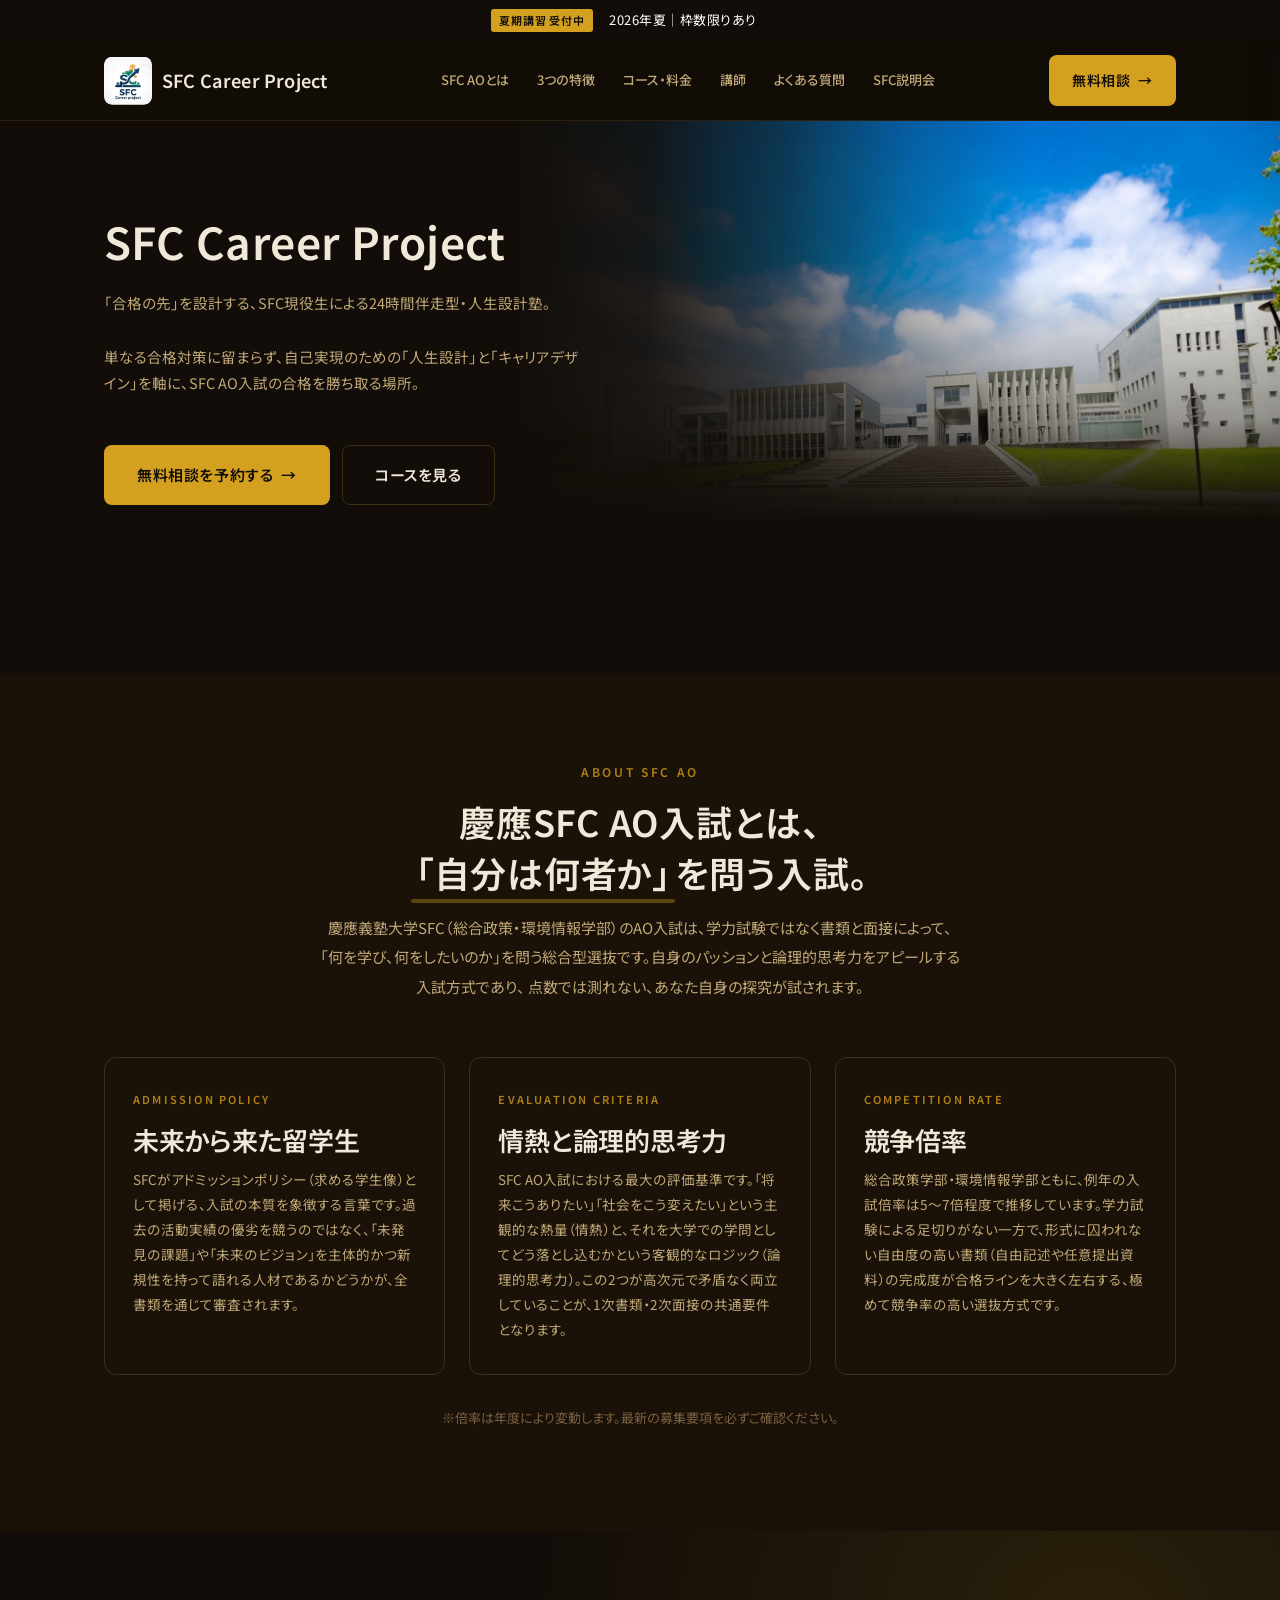
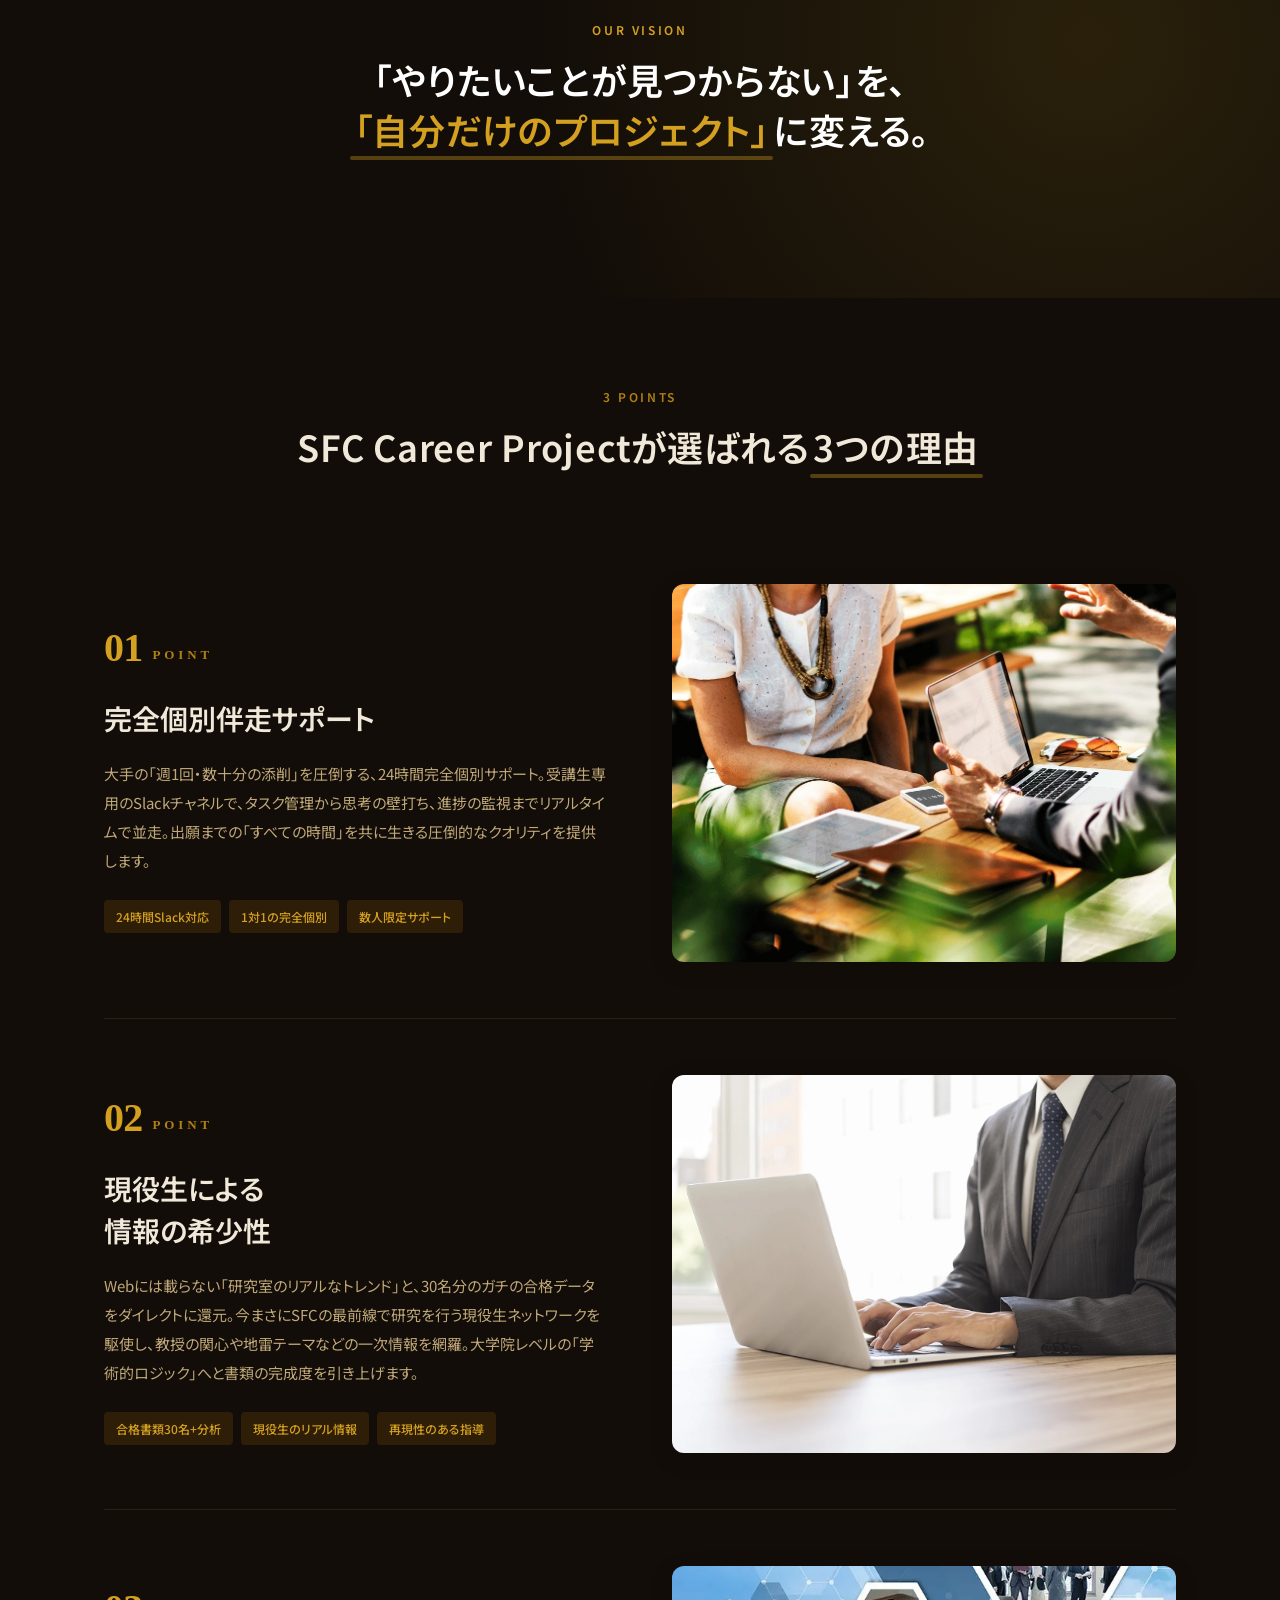
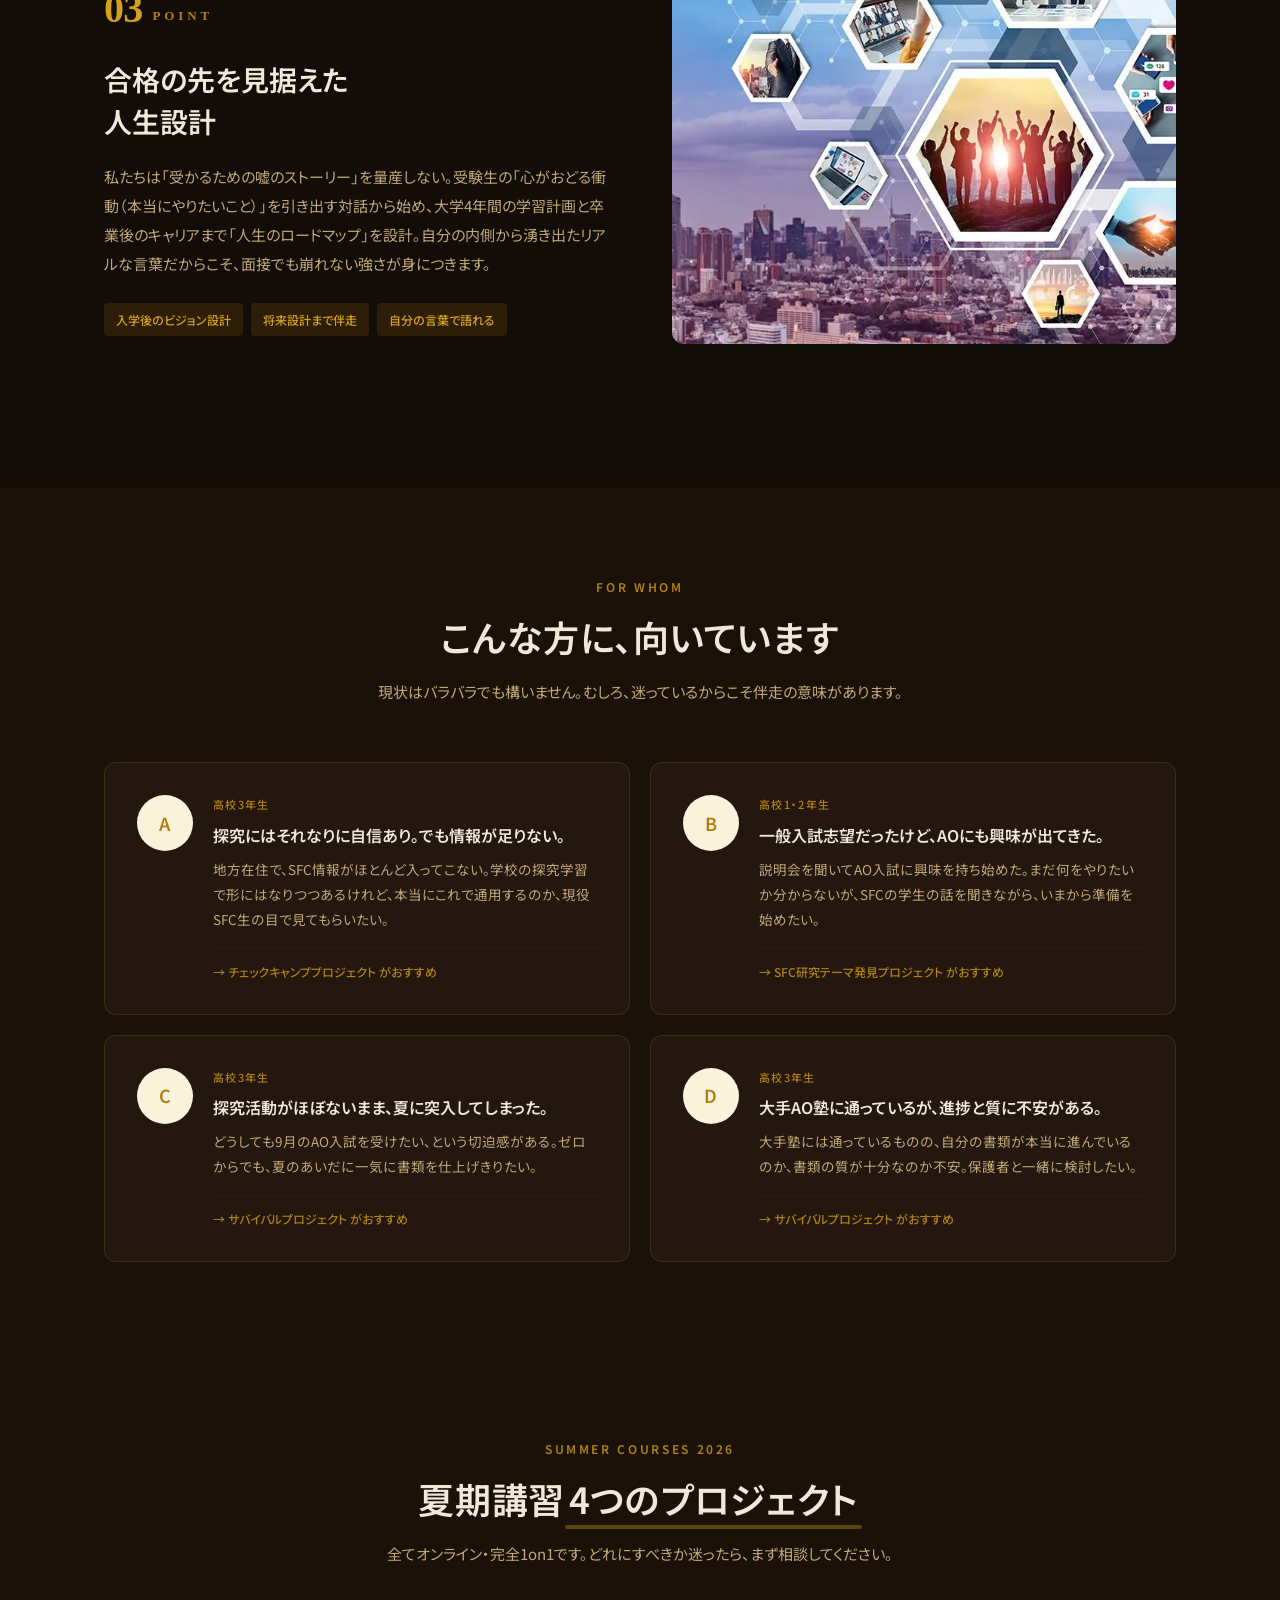
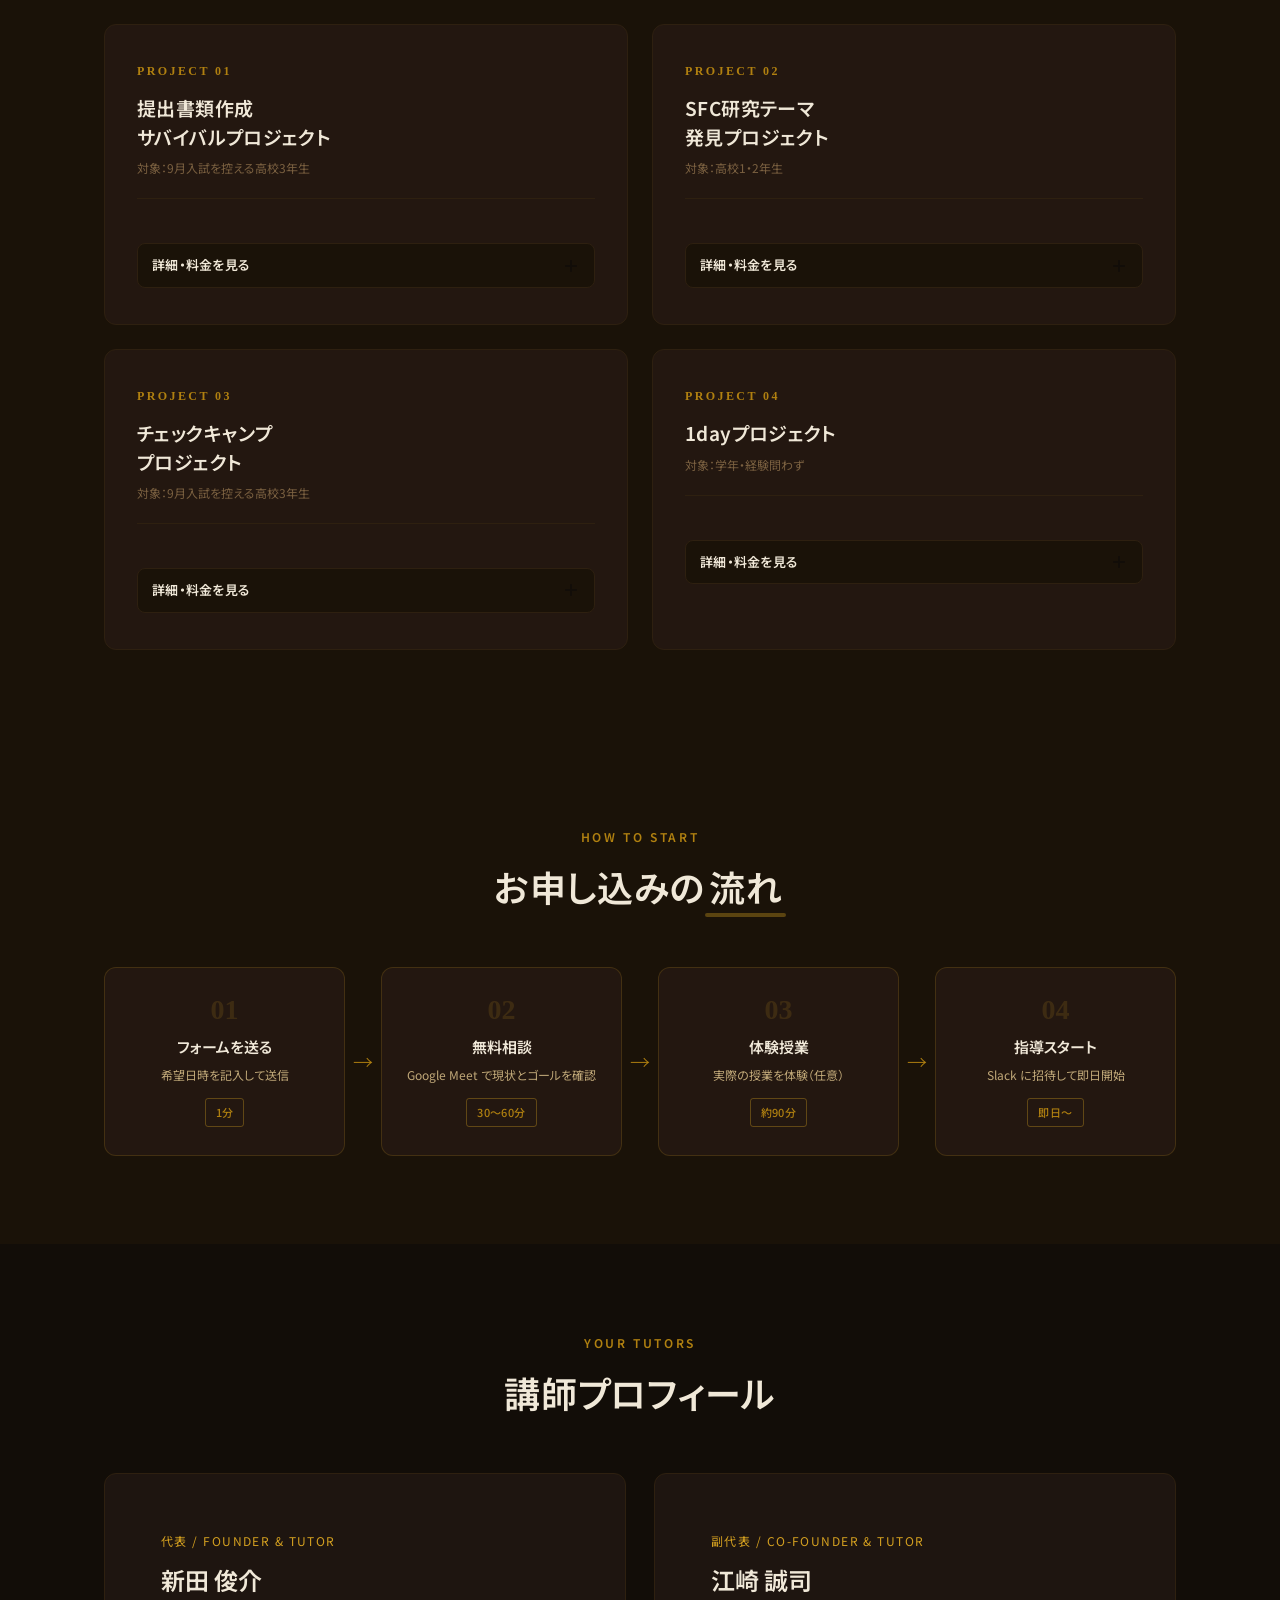
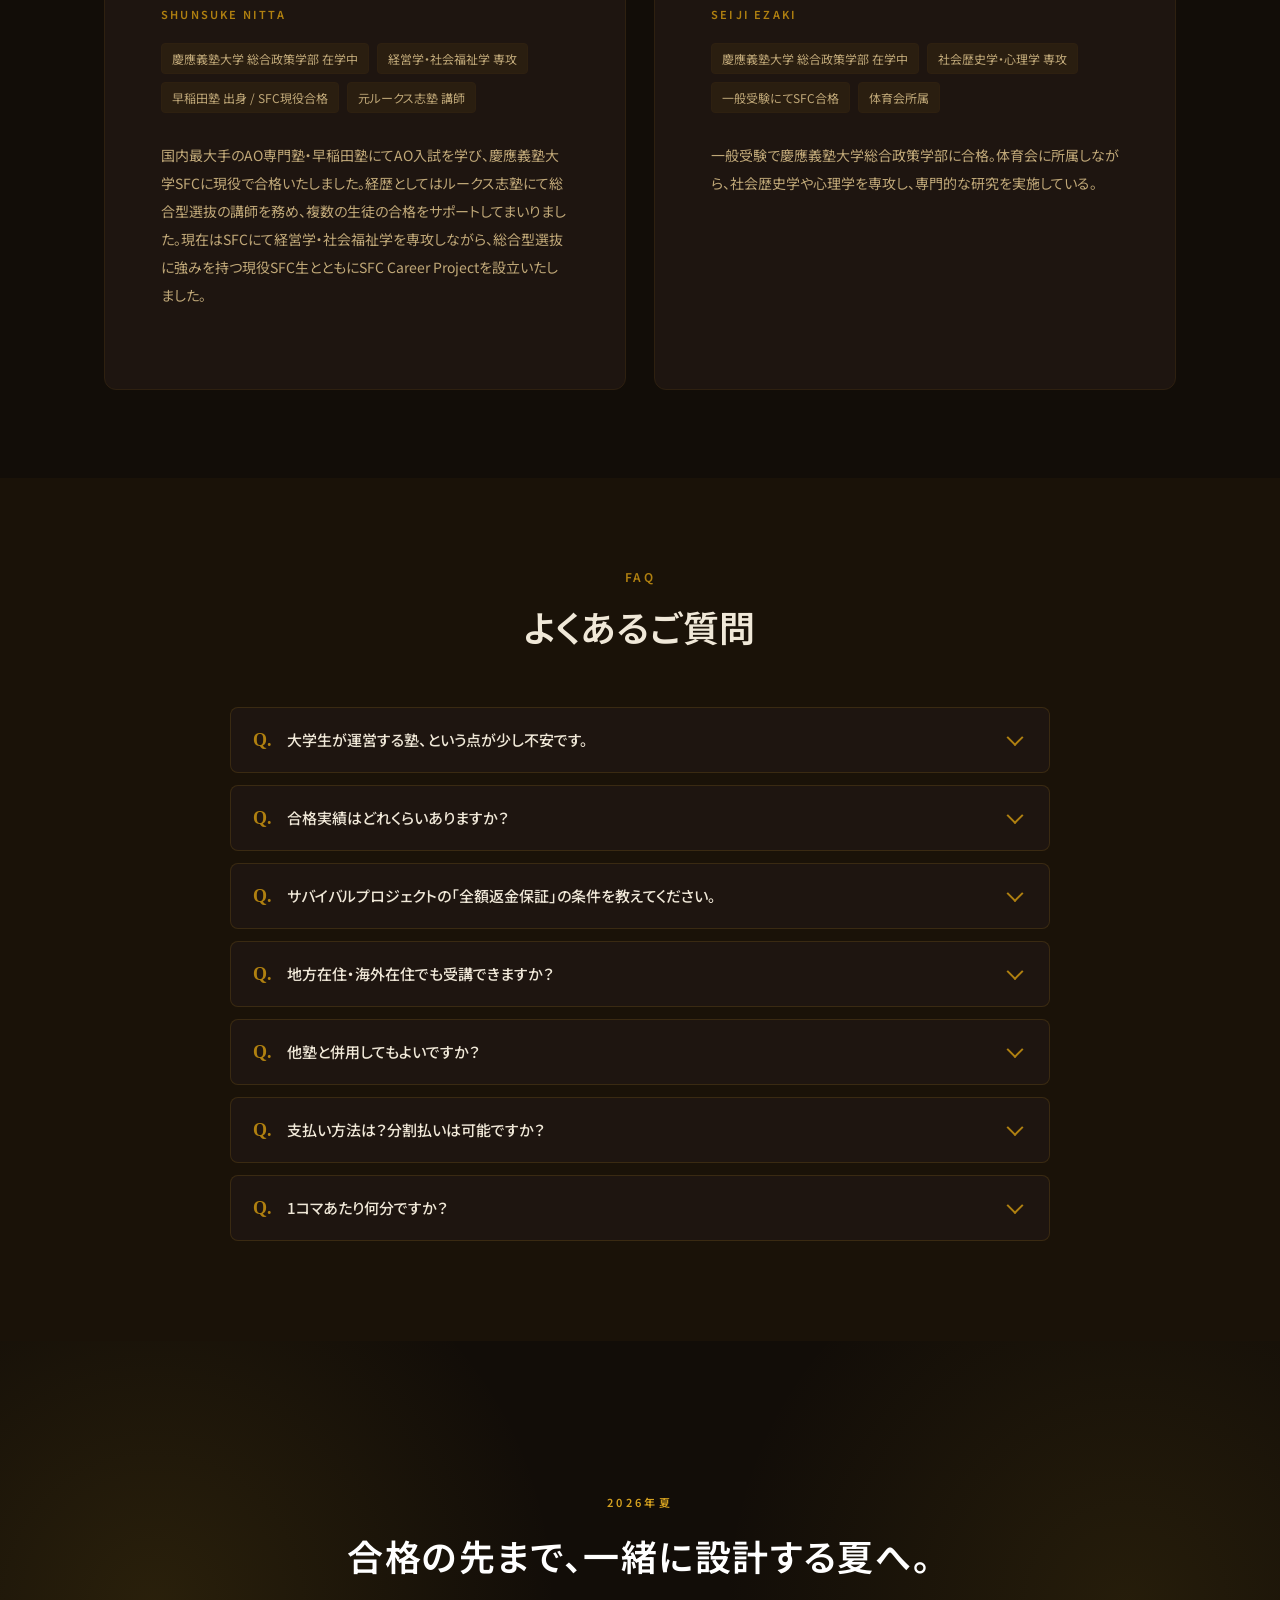
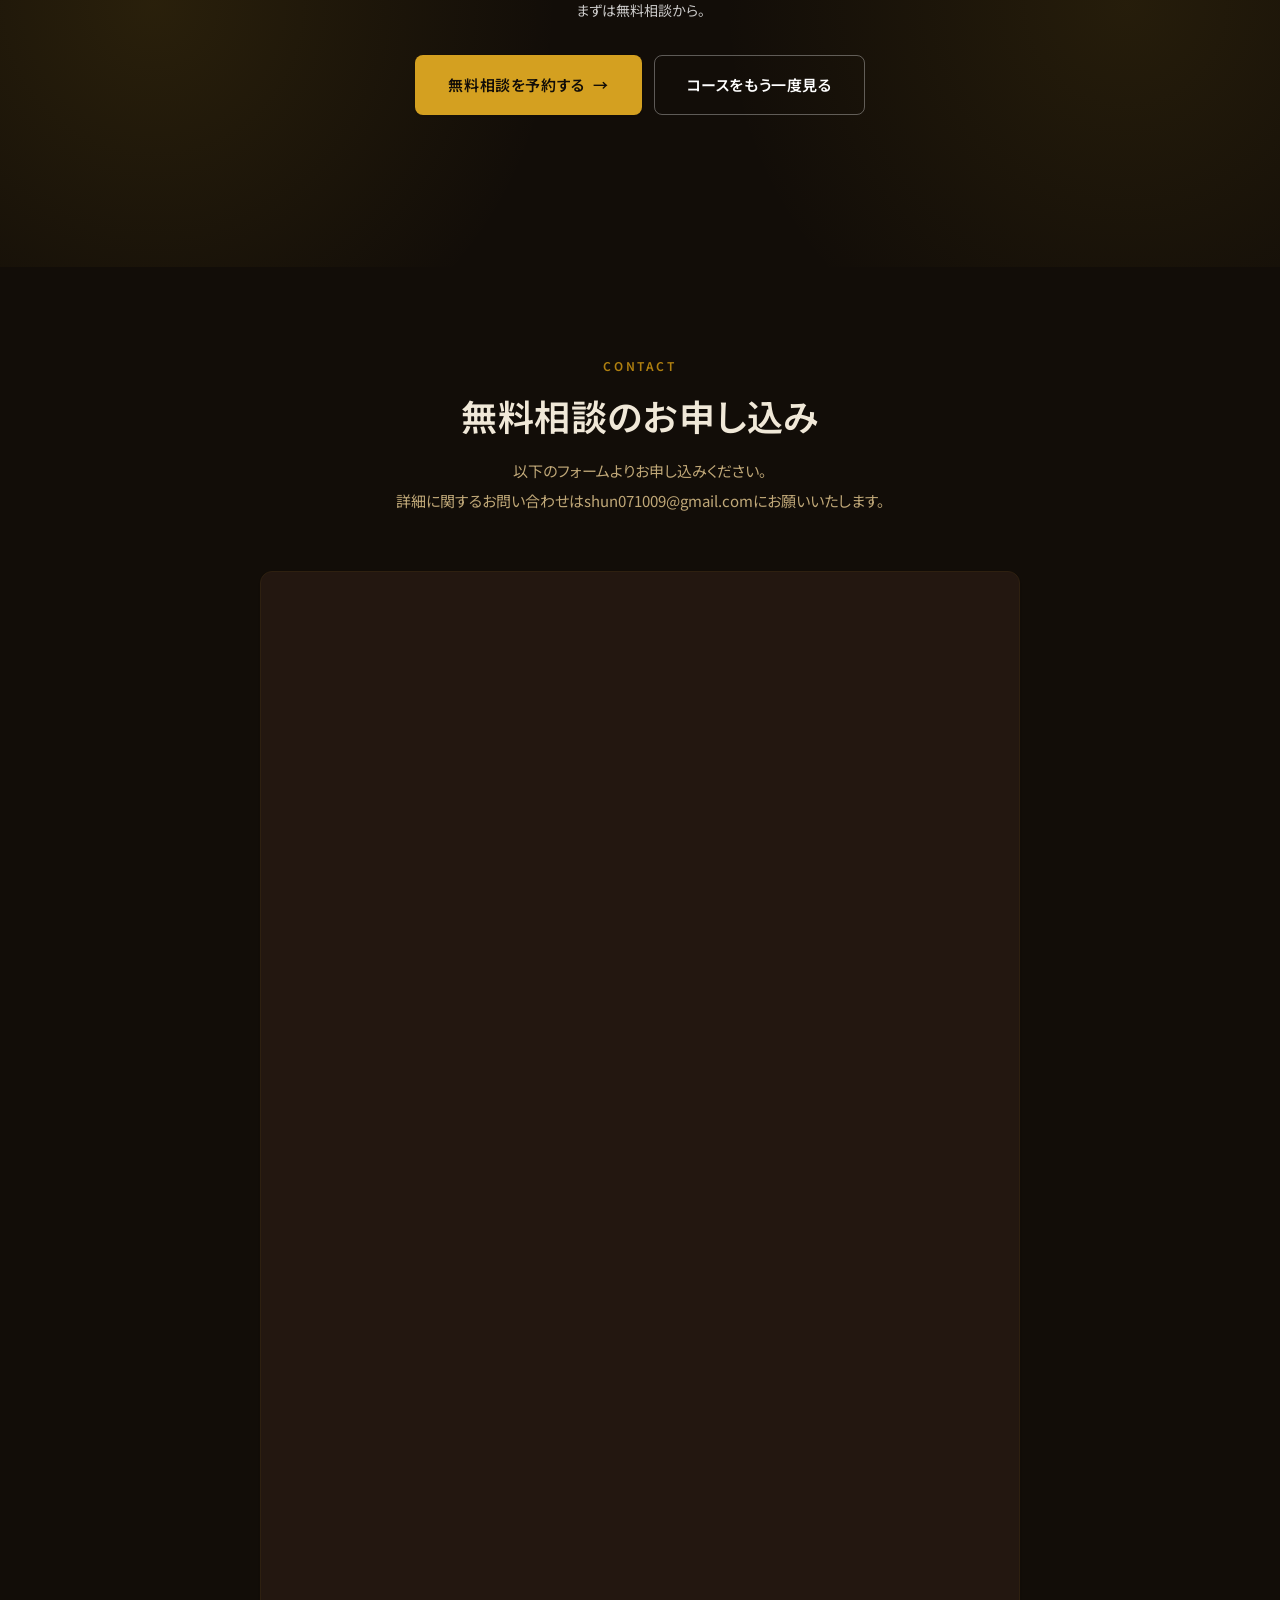
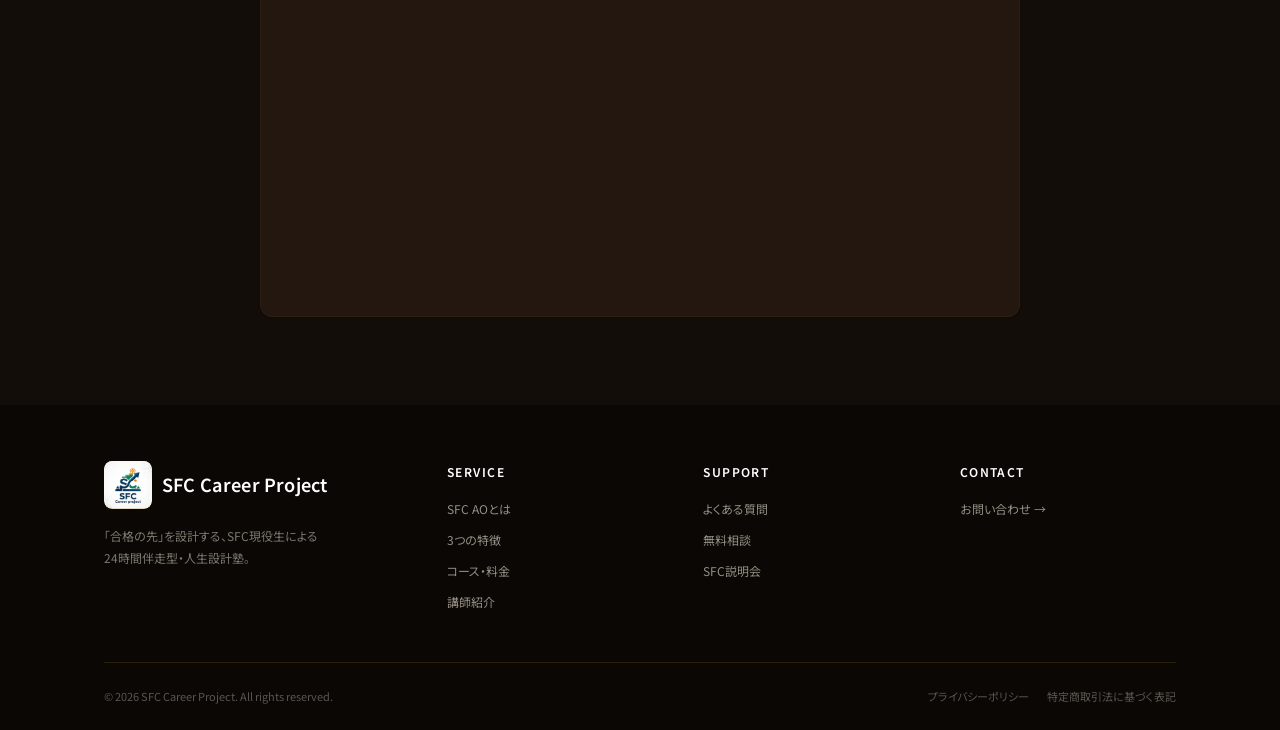
==== commit 3ea609d4: "スマホ修正：ハンバーガーボタン可視化・duration折り返し解消 - ハンバーガーボタン: ゴールドのボーダー・背景・線に変更 - step-card: step-card-bodyラッパー追加でd" ====
--- a/index.html
+++ b/index.html
@@ -382,29 +382,37 @@
     <div class="step-list">
       <div class="step-card">
         <div class="step-num">01</div>
-        <h4>フォームを送る</h4>
-        <p>希望日時を記入して送信</p>
+        <div class="step-card-body">
+          <h4>フォームを送る</h4>
+          <p>希望日時を記入して送信</p>
+        </div>
         <span class="duration">1分</span>
       </div>
       <div class="step-arrow">→</div>
       <div class="step-card">
         <div class="step-num">02</div>
-        <h4>無料相談</h4>
-        <p>Google Meet で現状とゴールを確認</p>
+        <div class="step-card-body">
+          <h4>無料相談</h4>
+          <p>Google Meet で現状とゴールを確認</p>
+        </div>
         <span class="duration">30〜60分</span>
       </div>
       <div class="step-arrow">→</div>
       <div class="step-card">
         <div class="step-num">03</div>
-        <h4>体験授業</h4>
-        <p>実際の授業を体験（任意）</p>
+        <div class="step-card-body">
+          <h4>体験授業</h4>
+          <p>実際の授業を体験（任意）</p>
+        </div>
         <span class="duration">約90分</span>
       </div>
       <div class="step-arrow">→</div>
       <div class="step-card">
         <div class="step-num">04</div>
-        <h4>指導スタート</h4>
-        <p>Slack に招待して即日開始</p>
+        <div class="step-card-body">
+          <h4>指導スタート</h4>
+          <p>Slack に招待して即日開始</p>
+        </div>
         <span class="duration">即日〜</span>
       </div>
     </div>
--- a/styles.css
+++ b/styles.css
@@ -8,17 +8,17 @@
   --navy:        #120d08;
   --navy-2:      #1e1610;
   --navy-3:      #2e2214;
-  --navy-soft:   #f5f0e0;
+  --navy-soft:   #231710;
   --gold:        #d4a020;
   --gold-2:      #b08010;
   --gold-soft:   #faf3dc;
-  --paper:       #faf8f3;
-  --paper-2:     #f0ede4;
-  --ink:         #1a1a1a;
-  --ink-2:       #4a4a4a;
-  --ink-3:       #7a7a78;
-  --rule:        #e6e3d9;
-  --rule-2:      #d8d4c5;
+  --paper:       #1a1208;
+  --paper-2:     #231710;
+  --ink:         #f0e8d8;
+  --ink-2:       #c0a878;
+  --ink-3:       #7a6040;
+  --rule:        #2e2010;
+  --rule-2:      #3e2e18;
   --danger:      #c0392b;
   --shadow-sm:   0 1px 2px rgba(0,0,0,.08);
   --shadow-md:   0 6px 24px rgba(0,0,0,.12);
@@ -89,7 +89,7 @@
   position: sticky;
   top: 0;
   z-index: 50;
-  background: rgba(255,255,255,.94);
+  background: rgba(18,13,8,.96);
   backdrop-filter: saturate(140%) blur(8px);
   border-bottom: 1px solid var(--rule);
 }
@@ -130,7 +130,7 @@
   display: block;
 }
 .brand-text { line-height: 1.1; display: flex; align-items: center; }
-.brand-name { font-size: 18px; font-weight: 600; color: var(--navy); letter-spacing: .01em; }
+.brand-name { font-size: 18px; font-weight: 600; color: var(--ink); letter-spacing: .01em; }
 .brand-sub  { font-size: 10px; font-weight: 500; color: var(--ink-3); letter-spacing: .12em; margin-top: 2px; }
 
 .nav {
@@ -144,7 +144,7 @@
   color: var(--ink-2);
   transition: color .15s ease;
 }
-.nav a:hover { color: var(--navy); }
+.nav a:hover { color: var(--gold); }
 
 .header-cta {
   display: flex;
@@ -157,8 +157,8 @@
   display: none;
   width: 44px;
   height: 44px;
-  background: transparent;
-  border: 1px solid var(--rule);
+  background: rgba(212,160,32,.12);
+  border: 1px solid rgba(212,160,32,.5);
   border-radius: 8px;
   cursor: pointer;
   padding: 0;
@@ -168,12 +168,12 @@
   gap: 5px;
   transition: background .15s ease, border-color .15s ease;
 }
-.nav-toggle:hover { background: var(--bg-2, #f5f3ee); }
+.nav-toggle:hover { background: rgba(212,160,32,.25); }
 .nav-toggle-bar {
   display: block;
   width: 20px;
   height: 2px;
-  background: var(--navy);
+  background: var(--gold);
   border-radius: 2px;
   transition: transform .25s ease, opacity .2s ease;
   transform-origin: center;
@@ -199,7 +199,7 @@
   right: 0;
   width: min(320px, 86vw);
   height: 100dvh;
-  background: #fff;
+  background: #1e1510;
   border-left: 1px solid var(--rule);
   box-shadow: -8px 0 32px rgba(20, 22, 34, .08);
   padding: 88px 28px 32px;
@@ -246,7 +246,7 @@
   padding: 14px 4px;
   font-size: 15px;
   font-weight: 500;
-  color: var(--navy);
+  color: var(--ink);
   border-bottom: 1px solid var(--rule);
   letter-spacing: .01em;
 }
@@ -294,10 +294,10 @@
 
 .btn-outline {
   background: transparent;
-  color: var(--navy);
+  color: var(--ink);
   border-color: var(--rule-2);
 }
-.btn-outline:hover { background: var(--navy); color: #fff; border-color: var(--navy); }
+.btn-outline:hover { background: var(--gold); color: var(--navy); border-color: var(--gold); }
 
 .btn-lg {
   font-size: 15px;
@@ -306,7 +306,7 @@
 
 /* ---------- Hero ---------- */
 .hero {
-  background: #fff;
+  background: #120d08;
   position: relative;
   overflow: hidden;
 }
@@ -336,19 +336,19 @@
 .hero-bg-overlay {
   position: absolute;
   inset: 0;
-  /* White fog on the left + bottom edges, blending into the white surround */
+  /* Dark fade from left + bottom, blending into the SFC image */
   background:
     linear-gradient(90deg,
-      rgba(255,255,255,1)   0%,
-      rgba(255,255,255,.85) 8%,
-      rgba(255,255,255,.45) 20%,
-      rgba(255,255,255,.15) 36%,
-      rgba(255,255,255,0)   52%),
+      rgba(18,13,8,1)    0%,
+      rgba(18,13,8,.92)  18%,
+      rgba(18,13,8,.65)  35%,
+      rgba(18,13,8,.25)  52%,
+      rgba(18,13,8,0)    68%),
     linear-gradient(180deg,
-      rgba(255,255,255,0)   50%,
-      rgba(255,255,255,.25) 75%,
-      rgba(255,255,255,.7)  92%,
-      rgba(255,255,255,1)   100%);
+      rgba(18,13,8,0)    40%,
+      rgba(18,13,8,.4)   75%,
+      rgba(18,13,8,.85)  92%,
+      rgba(18,13,8,1)    100%);
   pointer-events: none;
 }
 .hero-copy {
@@ -375,7 +375,7 @@
   font-size: 12px;
   font-weight: 600;
   letter-spacing: .14em;
-  color: var(--navy);
+  color: var(--ink);
   margin-bottom: 22px;
 }
 .hero-eyebrow::before {
@@ -388,7 +388,7 @@
   font-weight: 600;
   line-height: 1.3;
   letter-spacing: .01em;
-  color: var(--navy);
+  color: var(--ink);
   margin: 0 0 20px;
   white-space: nowrap;
 }
@@ -403,7 +403,7 @@
   line-height: 1.85;
 }
 .hero-sub strong {
-  color: var(--navy);
+  color: var(--ink);
   font-weight: 600;
 }
 .hero-cta {
@@ -427,7 +427,7 @@
 .stat-num {
   font-size: 32px;
   font-weight: 600;
-  color: var(--navy);
+  color: var(--gold);
   letter-spacing: -.02em;
   line-height: 1;
 }
@@ -510,7 +510,7 @@
 .section-title {
   font-size: clamp(26px, 3vw, 36px);
   font-weight: 600;
-  color: var(--navy);
+  color: var(--ink);
   line-height: 1.4;
   margin: 0 0 16px;
   letter-spacing: .02em;
@@ -538,7 +538,7 @@
 }
 
 /* ---------- About SFC AO ---------- */
-.sfc-ao { background: #fff; }
+.sfc-ao { background: #1a1208; }
 .sfc-ao-grid {
   display: grid;
   grid-template-columns: repeat(3, 1fr);
@@ -562,7 +562,7 @@
 .sfc-ao-card .figure {
   font-size: 40px;
   font-weight: 600;
-  color: var(--navy);
+  color: var(--ink);
   letter-spacing: -.01em;
   line-height: 1.1;
   margin-bottom: 10px;
@@ -593,7 +593,7 @@
 .tl-phase {
   position: relative;
   padding: 22px 22px 22px 26px;
-  background: #fff;
+  background: #1e1510;
   border: 1px solid var(--rule);
   border-radius: var(--radius-lg);
   border-left: 3px solid var(--rule-2);
@@ -608,11 +608,11 @@
   color: var(--ink-3);
   margin-bottom: 6px;
 }
-.tl-phase.passed .tl-phase-no { color: var(--navy); }
+.tl-phase.passed .tl-phase-no { color: var(--gold); }
 .tl-phase-name {
   font-size: 17px;
   font-weight: 600;
-  color: var(--navy);
+  color: var(--ink);
   margin-bottom: 4px;
   letter-spacing: .04em;
 }
@@ -669,16 +669,16 @@
 .tl-dot {
   width: 18px; height: 18px;
   border-radius: 50%;
-  background: #fff;
+  background: #231710;
   border: 2px solid var(--rule-2);
   margin: 0 auto;
   position: relative;
   z-index: 3;
 }
 .tl-step.passed .tl-dot { background: var(--navy); border-color: var(--navy); }
-.tl-step.passed .tl-month { color: var(--navy); }
-
-.tl-step.active .tl-month { color: var(--navy); font-weight: 600; }
+.tl-step.passed .tl-month { color: var(--gold-2); }
+
+.tl-step.active .tl-month { color: var(--gold); font-weight: 600; }
 .tl-step.active .tl-dot {
   width: 24px; height: 24px;
   margin-top: -3px;
@@ -697,7 +697,7 @@
 
 .tl-dot.critical {
   border-color: var(--danger);
-  background: #fff;
+  background: #231710;
   box-shadow: 0 0 0 4px rgba(192,57,43,.12);
 }
 .tl-step .tl-label {
@@ -707,7 +707,7 @@
   line-height: 1.6;
   font-weight: 500;
 }
-.tl-step.active .tl-label { color: var(--navy); font-weight: 600; }
+.tl-step.active .tl-label { color: var(--gold); font-weight: 600; }
 
 .tl-here {
   position: absolute;
@@ -750,14 +750,14 @@
   margin-top: 56px;
   text-align: center;
   padding: 32px;
-  background: #fff;
+  background: #231710;
   border: 1px solid var(--rule);
   border-radius: var(--radius-lg);
 }
 .tl-cta p {
   font-size: 15px;
   font-weight: 500;
-  color: var(--navy);
+  color: var(--ink);
   margin: 0 0 18px;
   letter-spacing: .04em;
 }
@@ -835,7 +835,7 @@
 }
 
 /* ---------- Points (USP) ---------- */
-.points { background: #fff; }
+.points { background: #120d08; }
 .point {
   display: grid;
   grid-template-columns: 1fr 1fr;
@@ -857,7 +857,7 @@
 .point-num .digit {
   font-size: 40px;
   font-weight: 600;
-  color: var(--navy);
+  color: var(--gold);
   margin-right: 10px;
   letter-spacing: -.02em;
   vertical-align: -2px;
@@ -865,7 +865,7 @@
 .point h3 {
   font-size: clamp(22px, 2.4vw, 28px);
   font-weight: 600;
-  color: var(--navy);
+  color: var(--ink);
   margin: 0 0 20px;
   line-height: 1.5;
 }
@@ -883,8 +883,8 @@
 .point-pill {
   font-size: 12px;
   padding: 6px 12px;
-  background: var(--navy-soft);
-  color: var(--navy);
+  background: #2e1e08;
+  color: var(--gold);
   border-radius: 4px;
   font-weight: 500;
 }
@@ -924,8 +924,8 @@
   margin-top: 12px;
 }
 .persona-card {
-  background: #fff;
-  border: 1px solid var(--rule);
+  background: #231710;
+  border: 1px solid rgba(212,160,32,.15);
   border-radius: var(--radius-lg);
   padding: 32px;
   display: grid;
@@ -948,7 +948,7 @@
 .persona-card h4 {
   font-size: 16px;
   font-weight: 600;
-  color: var(--navy);
+  color: var(--ink);
   margin: 0 0 8px;
 }
 .persona-card .grade {
@@ -967,7 +967,7 @@
 .persona-card .recommend {
   font-size: 12px;
   font-weight: 500;
-  color: var(--navy);
+  color: var(--gold-2);
   padding-top: 12px;
   border-top: 1px solid var(--rule);
 }
@@ -977,7 +977,7 @@
 }
 
 /* ---------- Courses ---------- */
-.courses { background: #fff; }
+.courses { background: #1a1208; }
 .course-list {
   display: grid;
   grid-template-columns: repeat(2, 1fr);
@@ -988,7 +988,7 @@
   border: 1px solid var(--rule);
   border-radius: var(--radius-lg);
   padding: 36px 32px;
-  background: #fff;
+  background: #231710;
   display: flex;
   flex-direction: column;
   position: relative;
@@ -1024,7 +1024,7 @@
 .course-card h3 {
   font-size: 19px;
   font-weight: 600;
-  color: var(--navy);
+  color: var(--ink);
   margin: 0 0 6px;
   line-height: 1.5;
   letter-spacing: .02em;
@@ -1045,7 +1045,7 @@
 .course-price .num {
   font-size: 34px;
   font-weight: 600;
-  color: var(--navy);
+  color: var(--ink);
   letter-spacing: -.02em;
   line-height: 1;
 }
@@ -1062,7 +1062,7 @@
   font-size: 11px;
   font-weight: 600;
   color: var(--danger);
-  background: #fbeae8;
+  background: #2a1008;
   padding: 3px 8px;
   border-radius: 3px;
   margin-bottom: 24px;
@@ -1094,8 +1094,8 @@
 }
 .course-guarantee {
   font-size: 11px;
-  color: var(--navy);
-  background: var(--navy-soft);
+  color: var(--ink-2);
+  background: #2e1e08;
   padding: 10px 12px;
   border-radius: 6px;
   margin-bottom: 20px;
@@ -1117,7 +1117,7 @@
   border-radius: 8px;
   font-size: 13px;
   font-weight: 600;
-  color: var(--navy);
+  color: var(--ink);
   cursor: pointer;
   transition: background 0.2s, border-color 0.2s;
   letter-spacing: .02em;
@@ -1183,7 +1183,7 @@
 .comparison h4 {
   font-size: 14px;
   font-weight: 600;
-  color: var(--navy);
+  color: var(--ink);
   margin: 0 0 20px;
   letter-spacing: .04em;
 }
@@ -1200,8 +1200,8 @@
   color: var(--ink-2);
 }
 .comparison-table th { font-weight: 500; color: var(--ink-3); width: 40%; }
-.comparison-table tr.us td { font-weight: 600; color: var(--navy); }
-.comparison-table tr.us th { color: var(--navy); }
+.comparison-table tr.us td { font-weight: 600; color: var(--gold); }
+.comparison-table tr.us th { color: var(--gold-2); }
 
 /* ---------- Steps ---------- */
 .steps { background: var(--paper); }
@@ -1213,8 +1213,8 @@
 }
 .step-card {
   flex: 1;
-  background: #fff;
-  border: 1px solid var(--rule);
+  background: #231710;
+  border: 1px solid rgba(212,160,32,.18);
   border-radius: var(--radius-lg);
   padding: 28px 20px;
   text-align: center;
@@ -1224,7 +1224,7 @@
   font-family: Georgia, serif;
   font-size: 28px;
   font-weight: 700;
-  color: var(--navy);
+  color: var(--gold);
   line-height: 1;
   margin-bottom: 12px;
   opacity: 0.15;
@@ -1232,7 +1232,7 @@
 .step-card h4 {
   font-size: 15px;
   font-weight: 600;
-  color: var(--navy);
+  color: var(--ink);
   margin: 0 0 8px;
   line-height: 1.4;
 }
@@ -1248,10 +1248,13 @@
   font-size: 11px;
   font-weight: 500;
   color: var(--gold-2);
-  background: var(--gold-soft);
-  padding: 2px 8px;
+  background: transparent;
+  border: 1px solid rgba(212,160,32,.35);
+  padding: 4px 10px;
   border-radius: 3px;
   letter-spacing: .04em;
+  white-space: nowrap;
+  flex-shrink: 0;
 }
 .step-arrow {
   flex-shrink: 0;
@@ -1263,7 +1266,7 @@
 }
 
 /* ---------- Teacher ---------- */
-.teacher { background: #fff; }
+.teacher { background: #120d08; }
 .teacher-grid {
   display: grid;
   grid-template-columns: 1fr 1fr;
@@ -1274,9 +1277,10 @@
   grid-template-columns: 320px 1fr;
   gap: 56px;
   align-items: start;
-  background: var(--paper);
+  background: #1e1510;
   border-radius: var(--radius-lg);
   padding: 56px;
+  border: 1px solid var(--rule);
 }
 .teacher-card.no-photo {
   grid-template-columns: 1fr;
@@ -1320,7 +1324,7 @@
 .teacher-body h3 {
   font-size: 22px;
   font-weight: 600;
-  color: var(--navy);
+  color: var(--ink);
   margin: 0 0 8px;
   line-height: 1.5;
 }
@@ -1340,7 +1344,7 @@
 .teacher-meta span {
   font-size: 12px;
   padding: 4px 10px;
-  background: #fff;
+  background: #2a1e10;
   border: 1px solid var(--rule);
   border-radius: 4px;
   color: var(--ink-2);
@@ -1356,7 +1360,7 @@
   padding: 4px 0 4px 20px;
   font-size: 14px;
   font-weight: 500;
-  color: var(--navy);
+  color: var(--ink-2);
   line-height: 1.85;
   letter-spacing: .02em;
 }
@@ -1374,7 +1378,7 @@
 .tutor-team-head h3 {
   font-size: 22px;
   font-weight: 600;
-  color: var(--navy);
+  color: var(--ink);
   margin: 10px 0 12px;
   letter-spacing: .02em;
   line-height: 1.5;
@@ -1416,7 +1420,7 @@
 .tutor-field {
   font-size: 14px;
   font-weight: 600;
-  color: var(--navy);
+  color: var(--gold-2);
   margin-bottom: 4px;
   letter-spacing: .02em;
 }
@@ -1447,7 +1451,7 @@
   margin: -4px 0 22px;
 }
 .form-osaka-note strong {
-  color: var(--navy);
+  color: var(--ink);
   font-weight: 600;
   display: block;
   margin-bottom: 2px;
@@ -1471,8 +1475,8 @@
   margin: 0 auto;
 }
 .faq-item {
-  background: #fff;
-  border: 1px solid var(--rule);
+  background: #1e1510;
+  border: 1px solid rgba(212,160,32,.15);
   border-radius: var(--radius);
   margin-bottom: 12px;
   overflow: hidden;
@@ -1486,7 +1490,7 @@
   position: relative;
   font-size: 15px;
   font-weight: 500;
-  color: var(--navy);
+  color: var(--ink);
   line-height: 1.6;
 }
 .faq-item summary::-webkit-details-marker { display: none; }
@@ -1507,8 +1511,8 @@
   top: 50%;
   width: 10px;
   height: 10px;
-  border-right: 2px solid var(--navy);
-  border-bottom: 2px solid var(--navy);
+  border-right: 2px solid var(--gold-2);
+  border-bottom: 2px solid var(--gold-2);
   transform: translateY(-70%) rotate(45deg);
   transition: transform .2s ease;
 }
@@ -1530,7 +1534,7 @@
   font-family: Georgia, serif;
   font-size: 18px;
   font-weight: 600;
-  color: var(--navy);
+  color: var(--gold-2);
 }
 
 /* ---------- CTA Banner ---------- */
@@ -1585,11 +1589,11 @@
 .cta-banner .btn-outline:hover { background: #fff; color: var(--navy); border-color: #fff; }
 
 /* ---------- Form ---------- */
-.form-section { background: var(--paper); }
+.form-section { background: #120d08; }
 .form-wrap {
   max-width: 760px;
   margin: 0 auto;
-  background: #fff;
+  background: #231710;
   border: 1px solid var(--rule);
   border-radius: var(--radius-lg);
   padding: 48px 56px;
@@ -1636,7 +1640,7 @@
   padding: 11px 14px;
   font: inherit;
   font-size: 14px;
-  background: #fff;
+  background: #2a1e10;
   border: 1px solid var(--rule-2);
   border-radius: var(--radius);
   color: var(--ink);
@@ -1684,8 +1688,8 @@
 
 /* ---------- Footer ---------- */
 .footer {
-  background: #07152b;
-  color: rgba(255,255,255,.7);
+  background: #0a0704;
+  color: rgba(240,232,216,.6);
   padding: 56px 0 24px;
   font-size: 13px;
 }
@@ -1701,7 +1705,7 @@
   font-size: 12px;
   line-height: 1.85;
   margin: 16px 0 0;
-  color: rgba(255,255,255,.6);
+  color: rgba(240,232,216,.5);
 }
 .footer h5 {
   font-size: 12px;
@@ -1714,14 +1718,14 @@
 .footer ul li { margin-bottom: 10px; font-size: 12px; }
 .footer ul li a:hover { color: var(--gold); }
 .footer-base {
-  border-top: 1px solid rgba(255,255,255,.08);
+  border-top: 1px solid rgba(212,160,32,.15);
   padding-top: 24px;
   display: flex;
   justify-content: space-between;
   flex-wrap: wrap;
   gap: 16px;
   font-size: 11px;
-  color: rgba(255,255,255,.4);
+  color: rgba(240,232,216,.35);
 }
 
 /* ---------- Tweaks: theme variants ---------- */
@@ -1927,11 +1931,12 @@
 
   .step-list { flex-direction: column; gap: 0; }
   .step-arrow { width: 100%; transform: rotate(90deg); font-size: 18px; line-height: 1; padding: 4px 0; }
-  .step-card { width: 100%; padding: 20px 18px; text-align: left; display: flex; align-items: center; gap: 16px; }
+  .step-card { width: 100%; padding: 20px 18px; text-align: left; display: flex; align-items: center; gap: 12px; }
   .step-card .step-num { font-size: 22px; margin: 0; flex-shrink: 0; }
+  .step-card-body { flex: 1; min-width: 0; }
   .step-card h4 { font-size: 14px; margin-bottom: 4px; }
   .step-card p { font-size: 12px; }
-  .step-card .duration { margin-top: 6px; }
+  .step-card .duration { margin-top: 0; flex-shrink: 0; }
 
   .teacher-grid { gap: 16px; }
   .teacher-card { padding: 32px 20px; gap: 32px; }
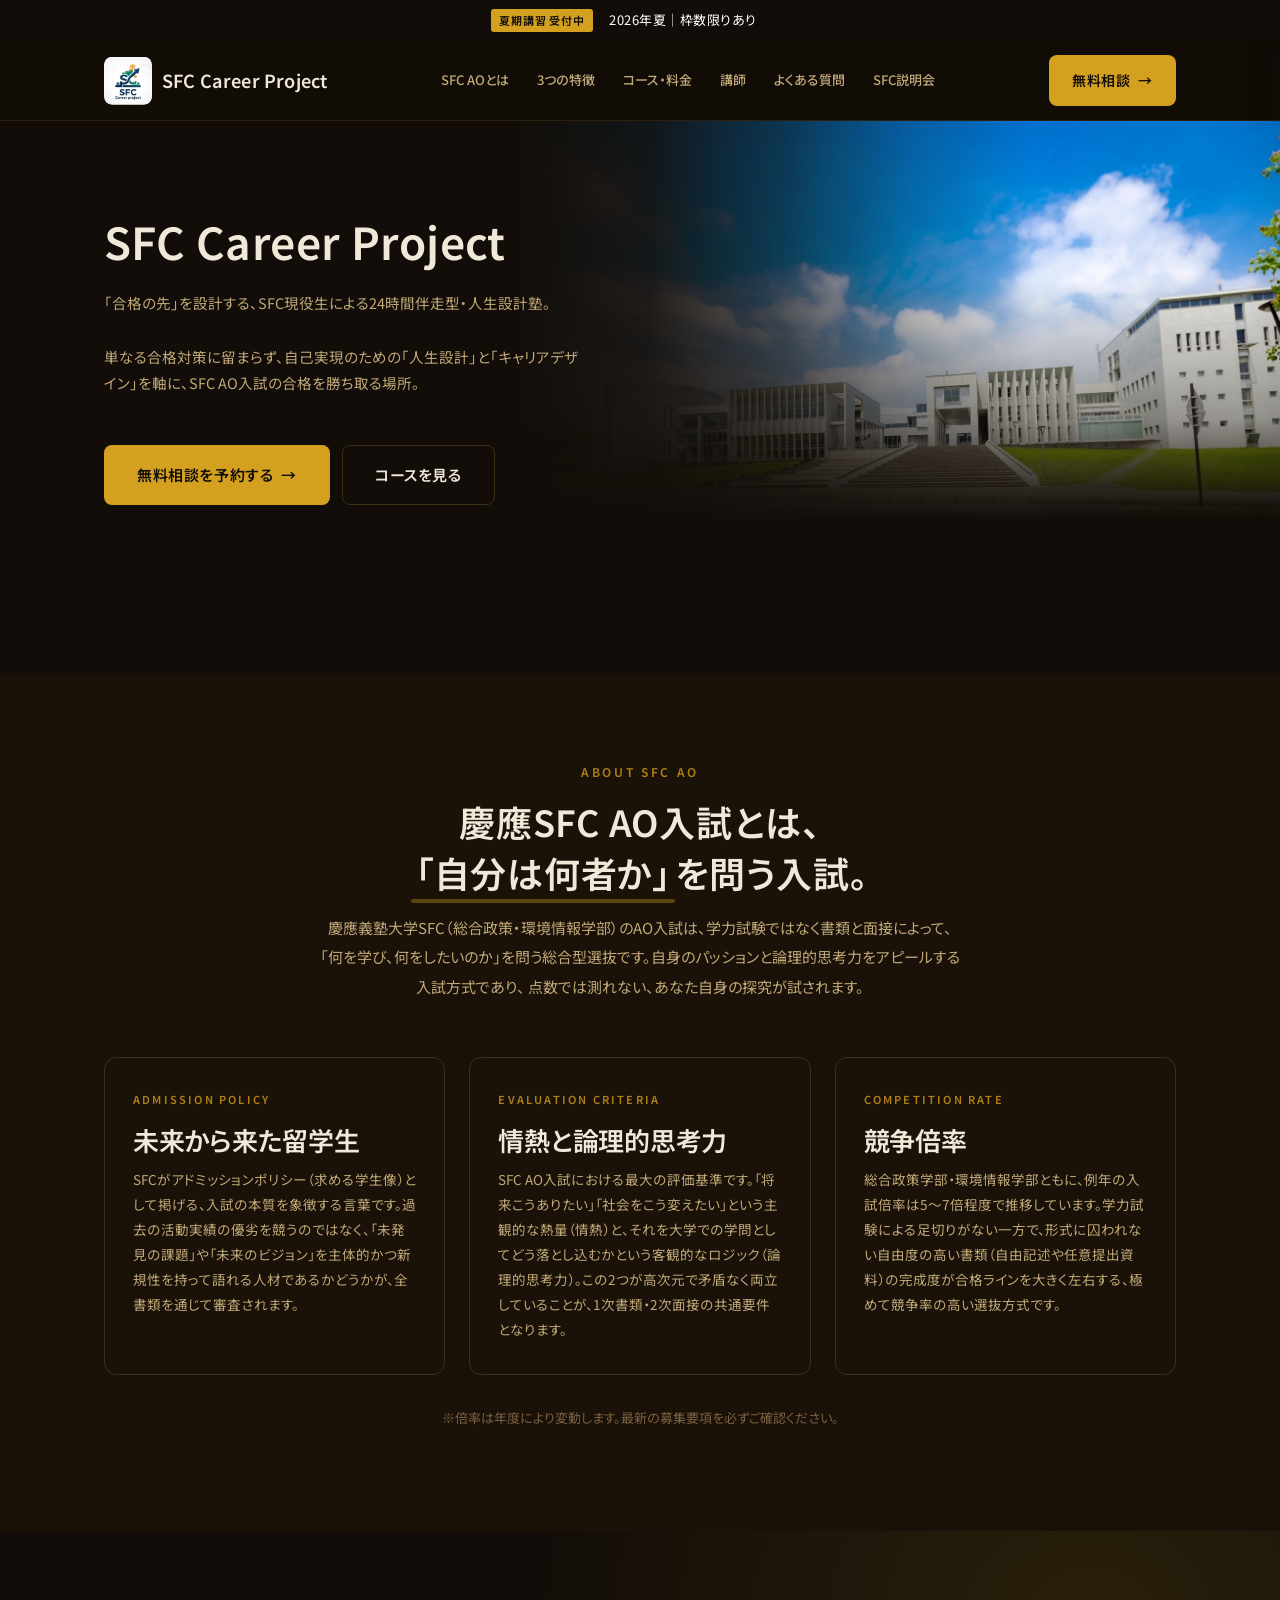
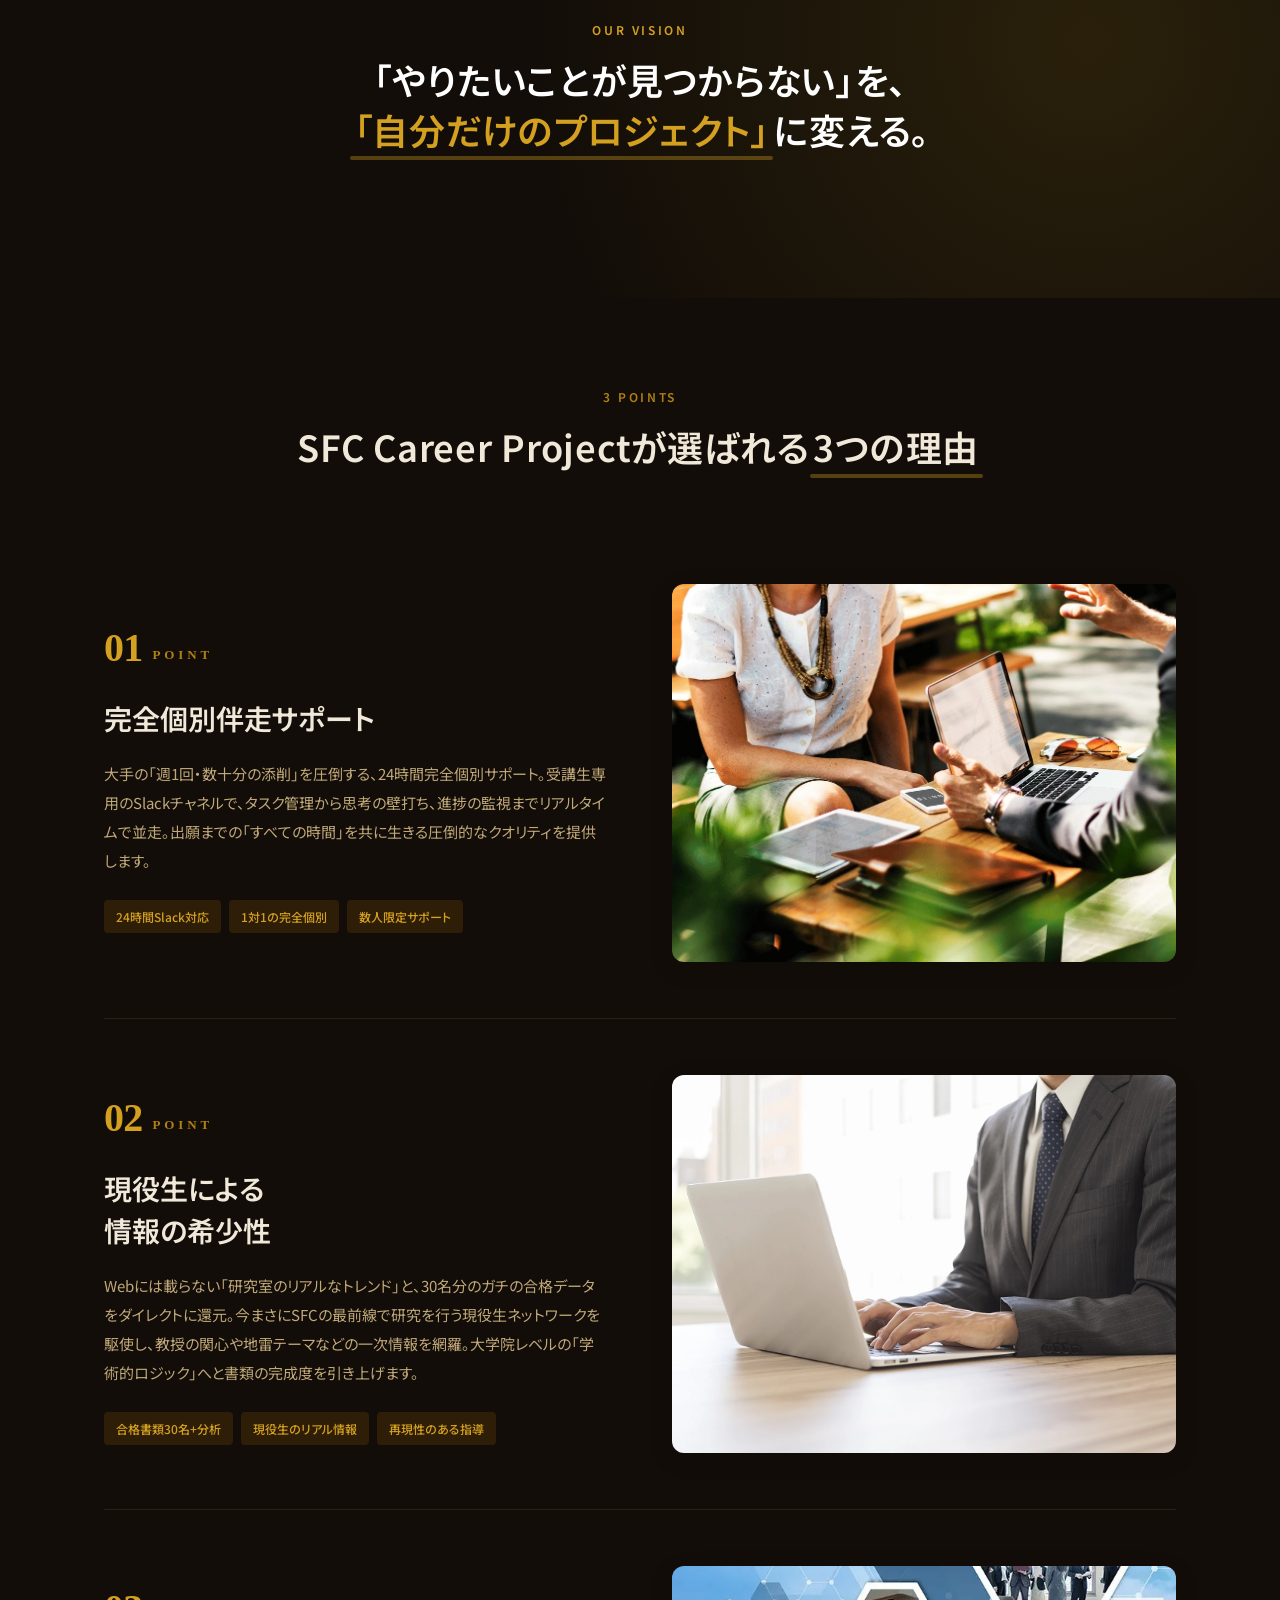
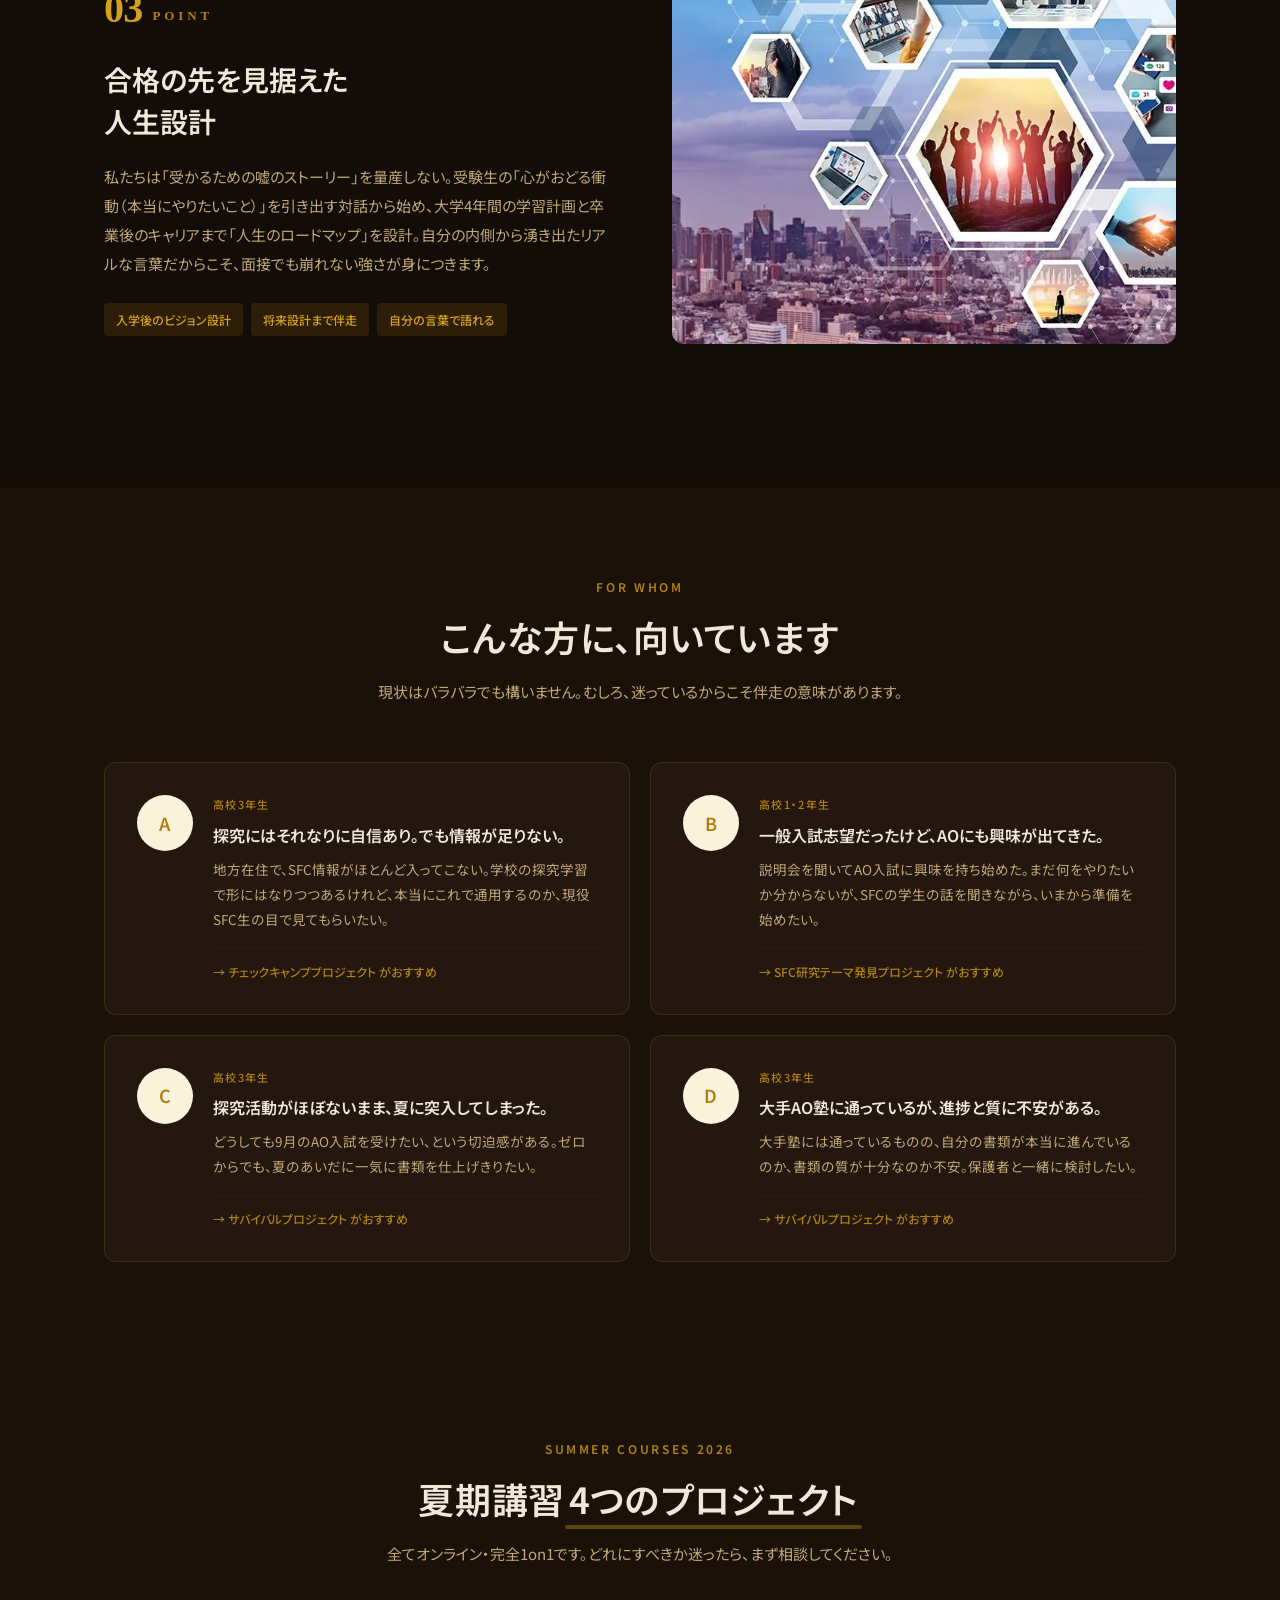
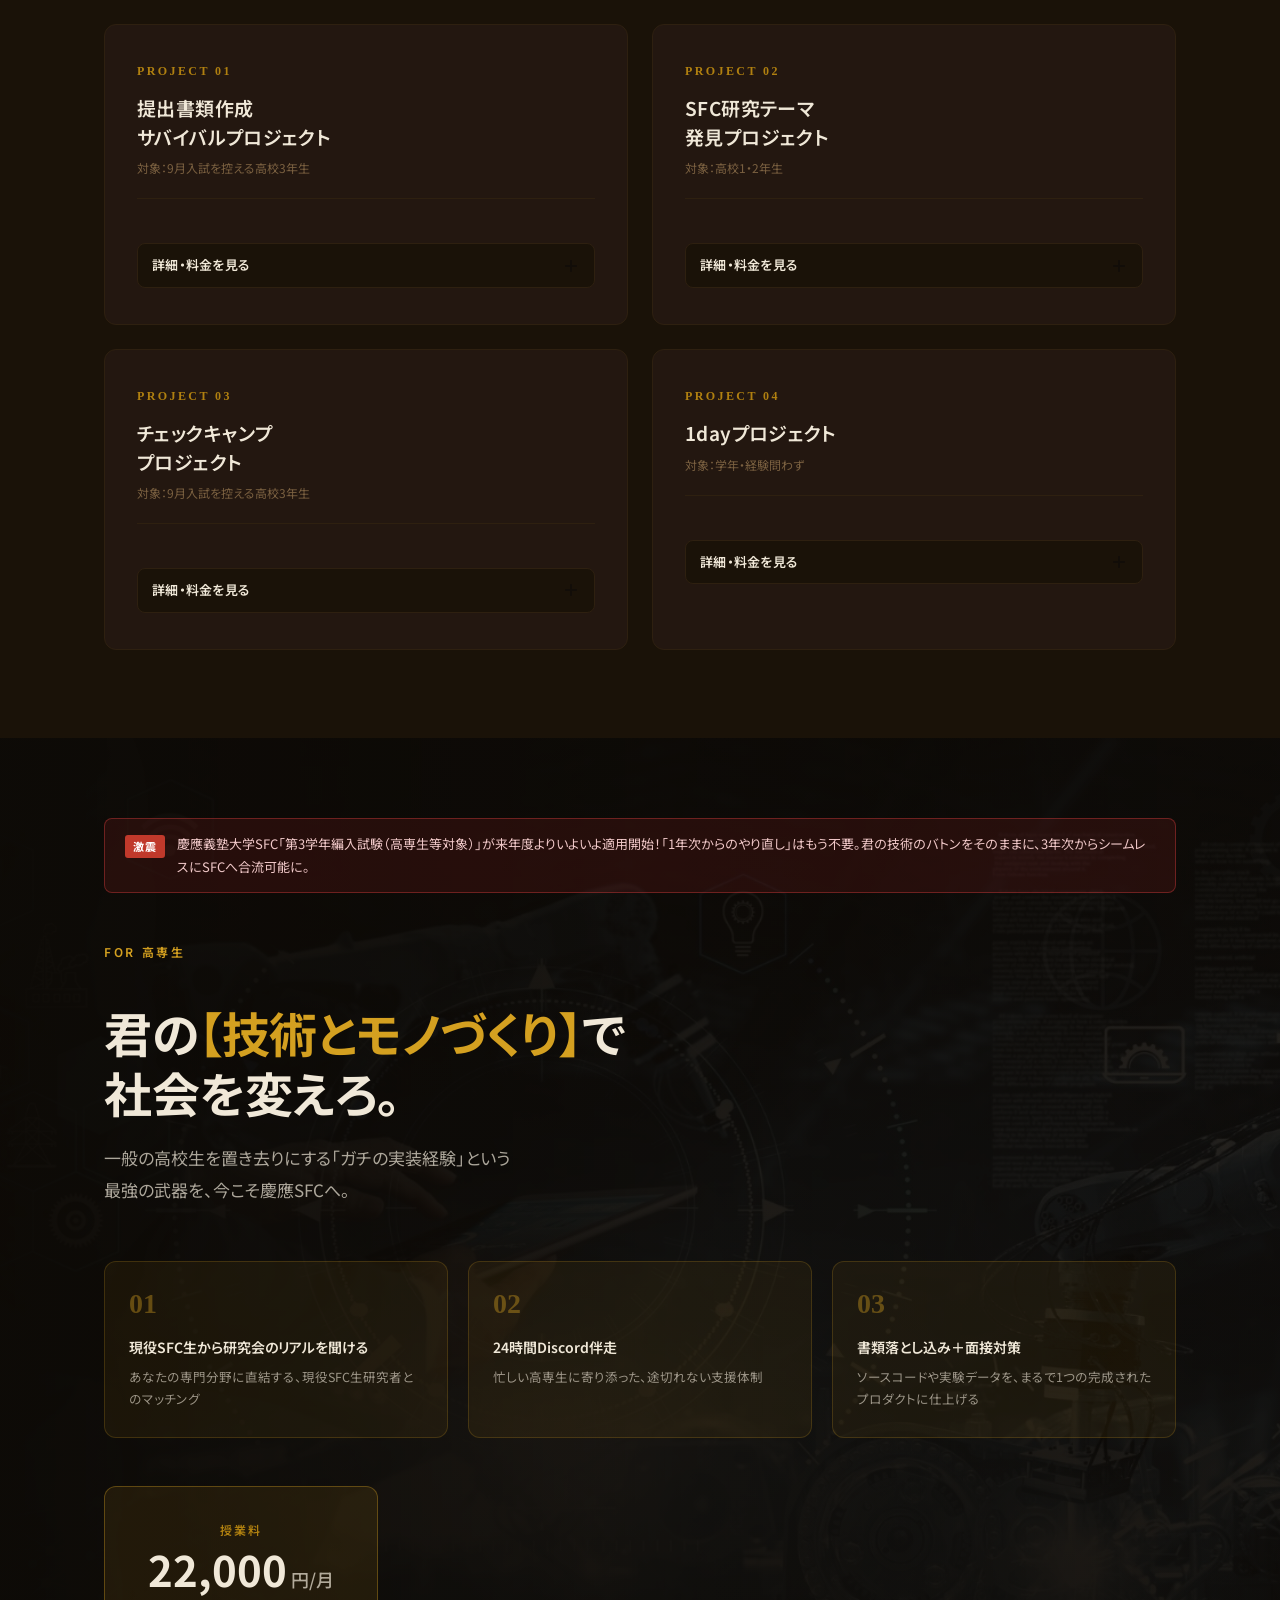
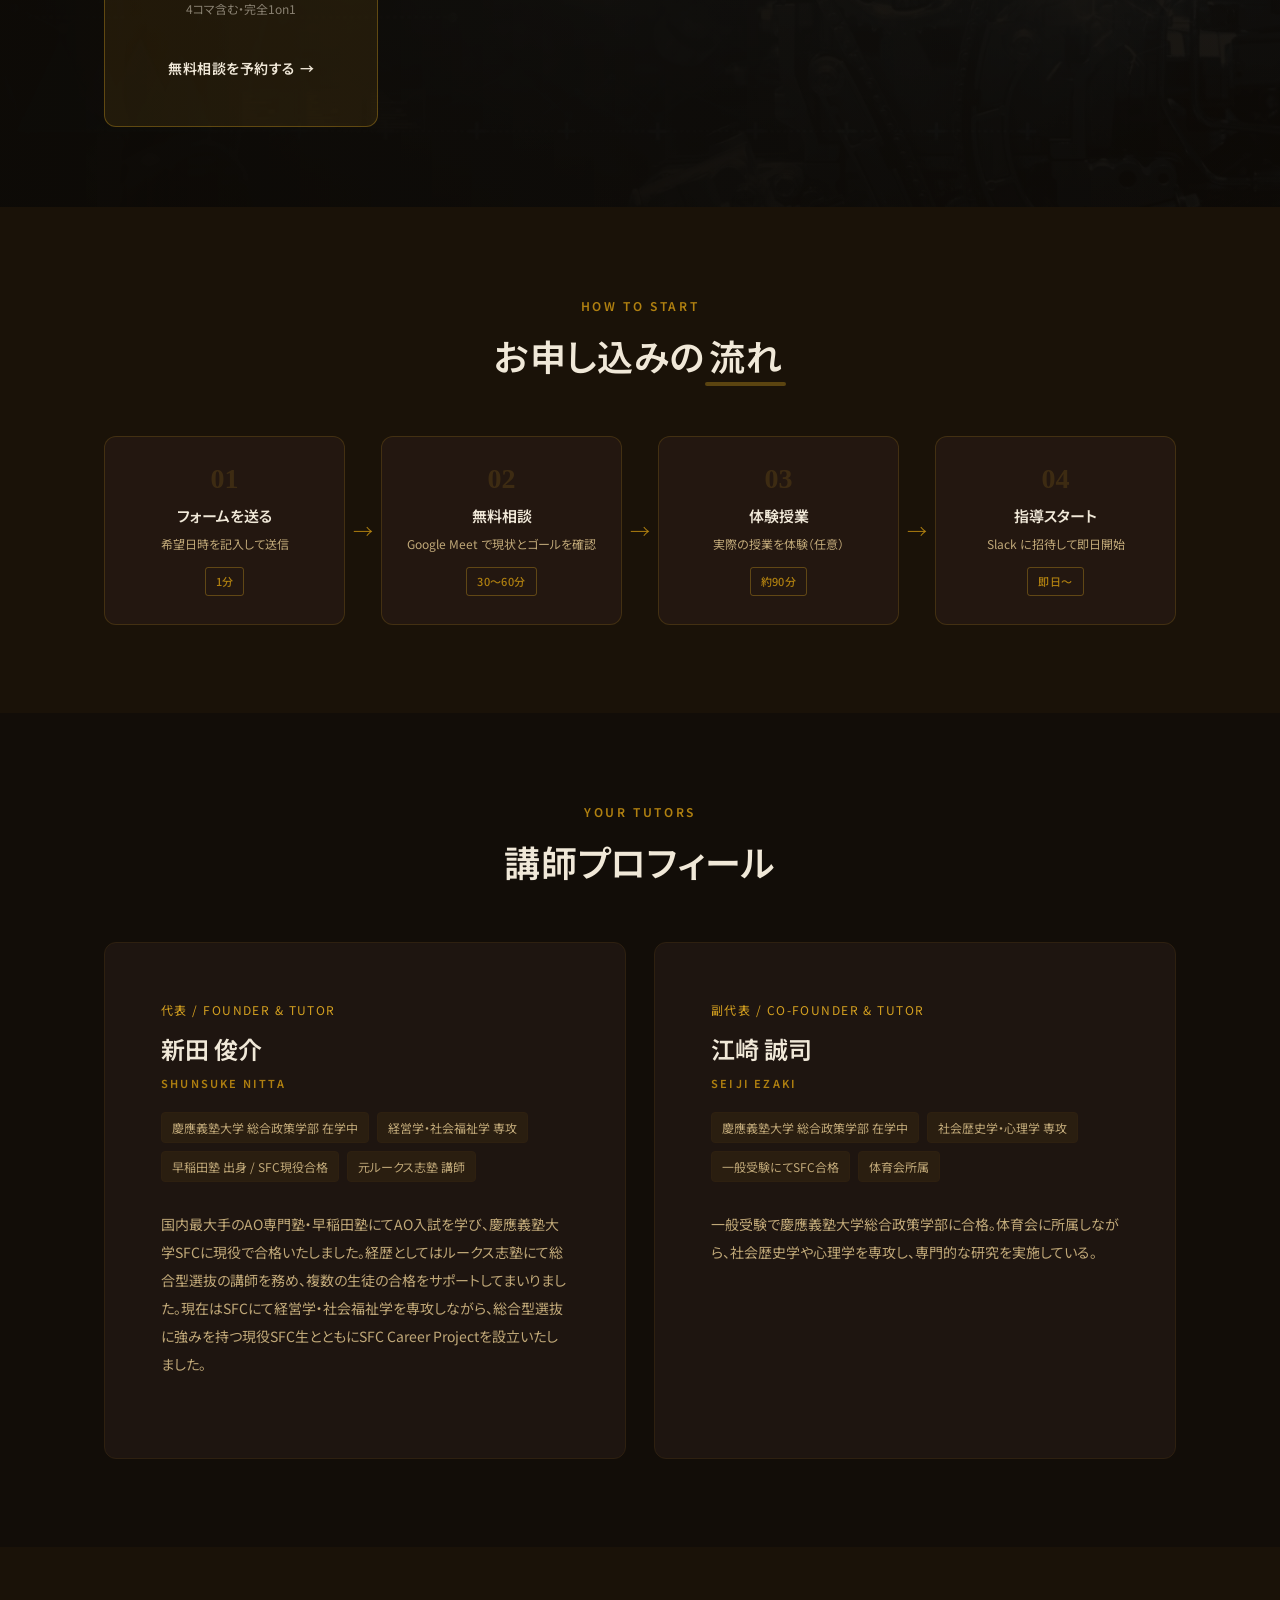
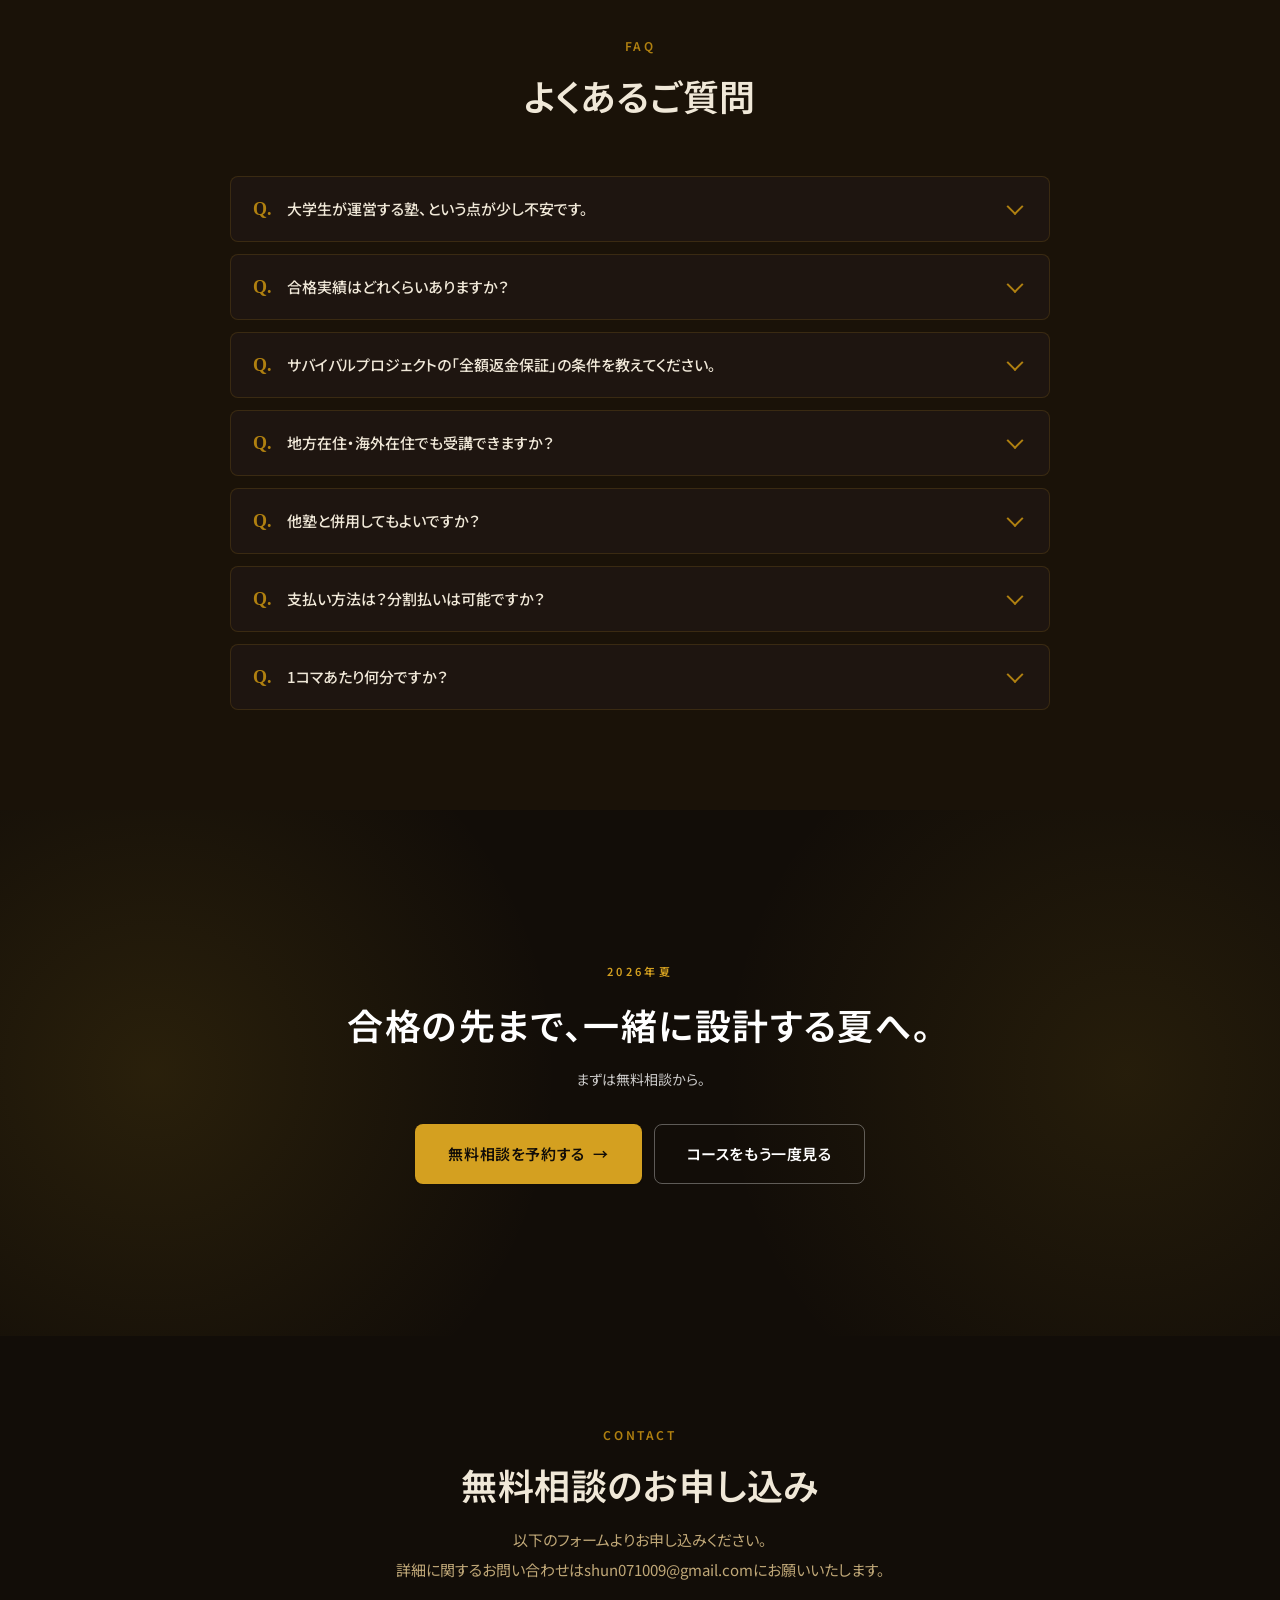
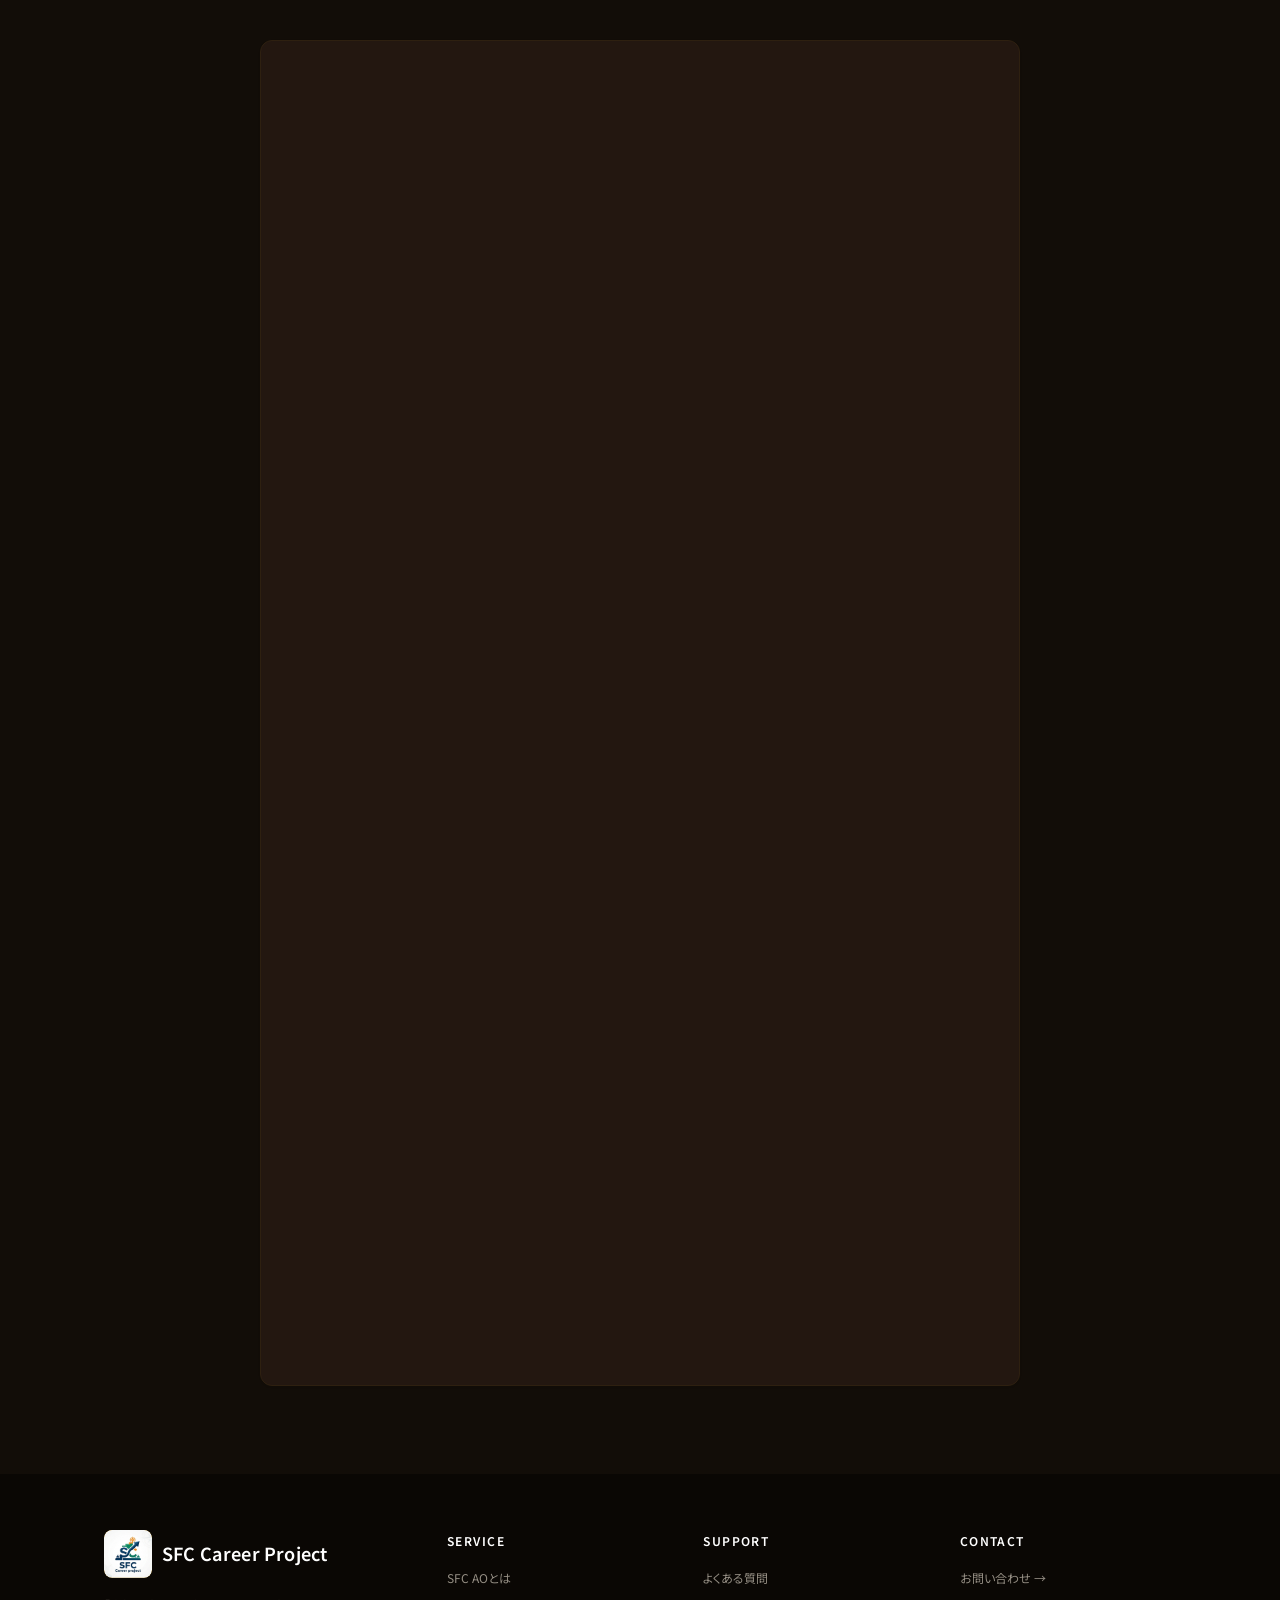
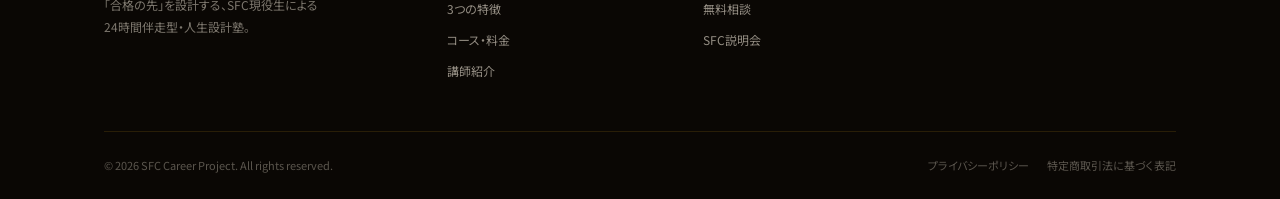
==== commit be8cff3a: "高専生向けセクションを追加 - 激震ニュースバナー（SFC第3学年編入試験） - キャッチコピー・サブコピー - 3つのベネフィット（Discord伴走・研究会マッチング・書類対策） - 価格表示（2" ====
--- a/index.html
+++ b/index.html
@@ -370,6 +370,60 @@
   </div>
 </section>
 
+
+<!-- =========================================================
+     高専生向けセクション
+========================================================= -->
+<section class="kosen-section" id="kosen">
+  <div class="kosen-bg">
+    <img src="[data-uri]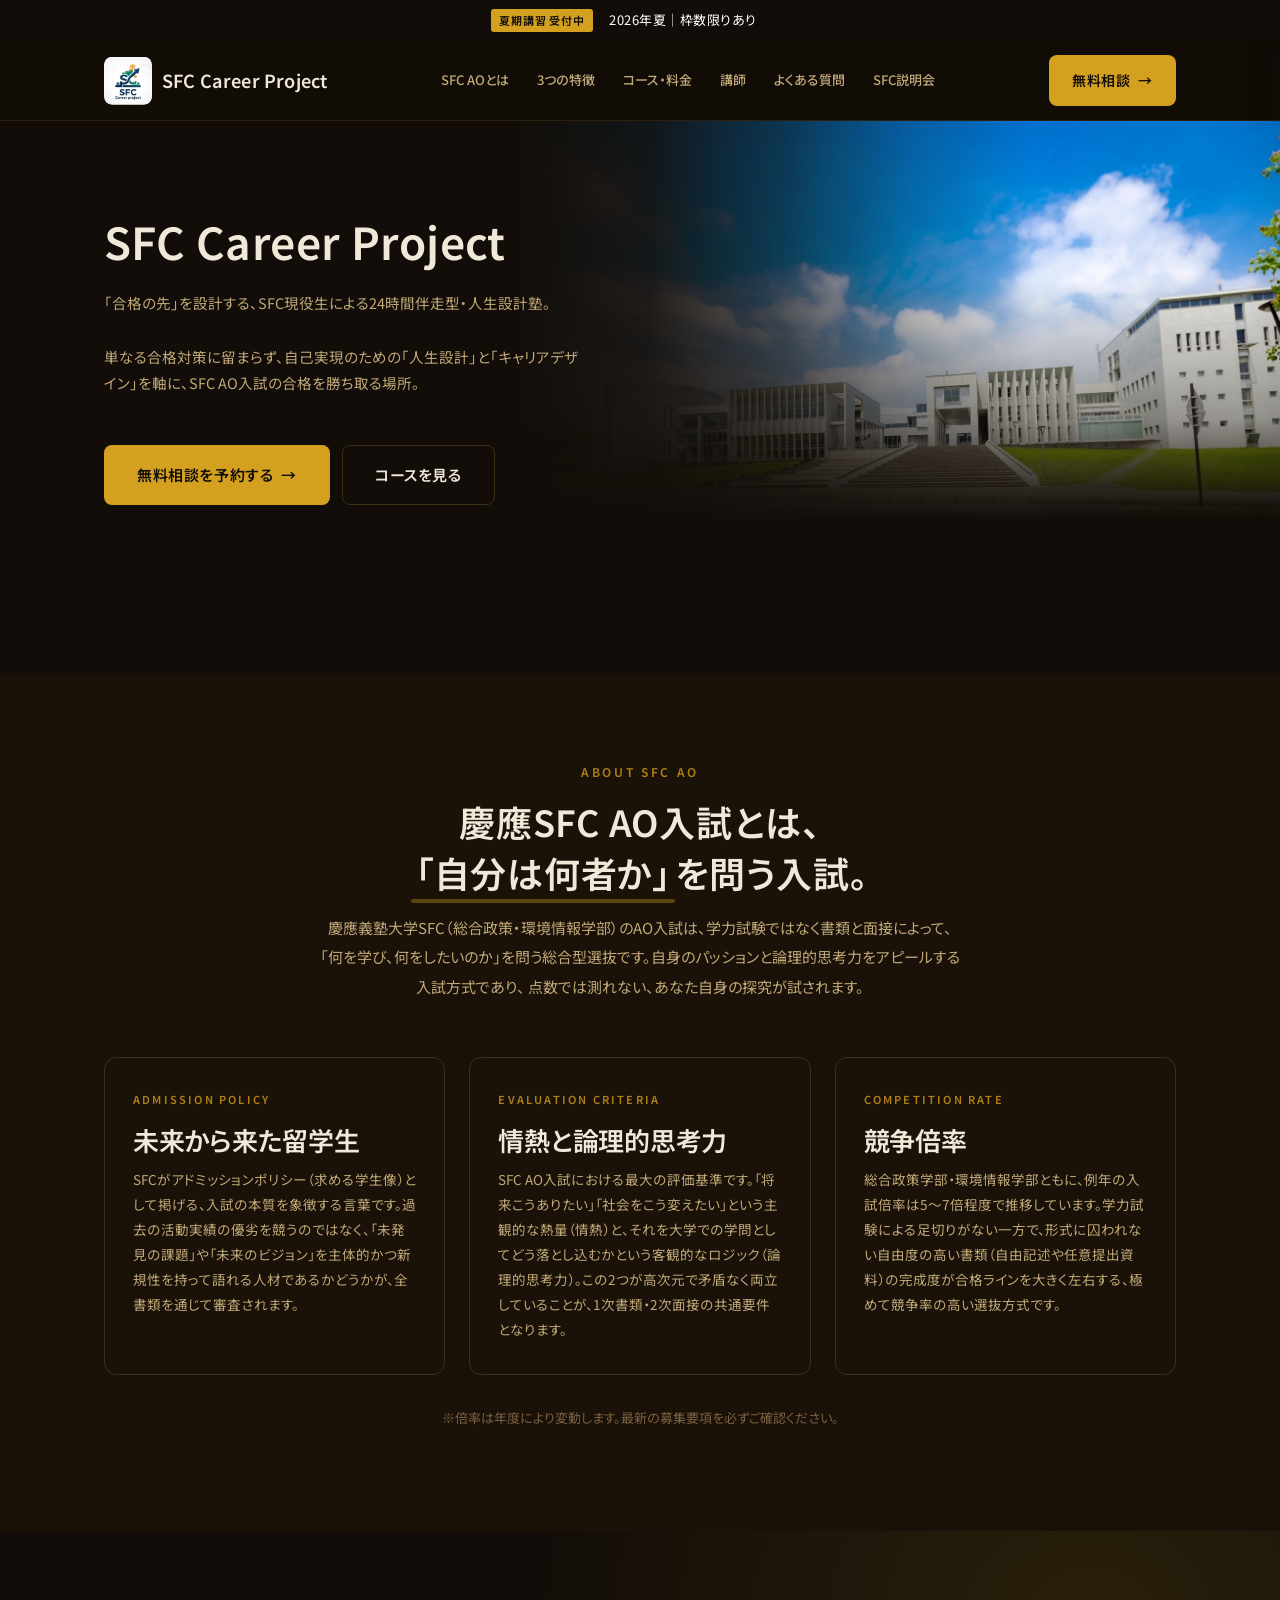
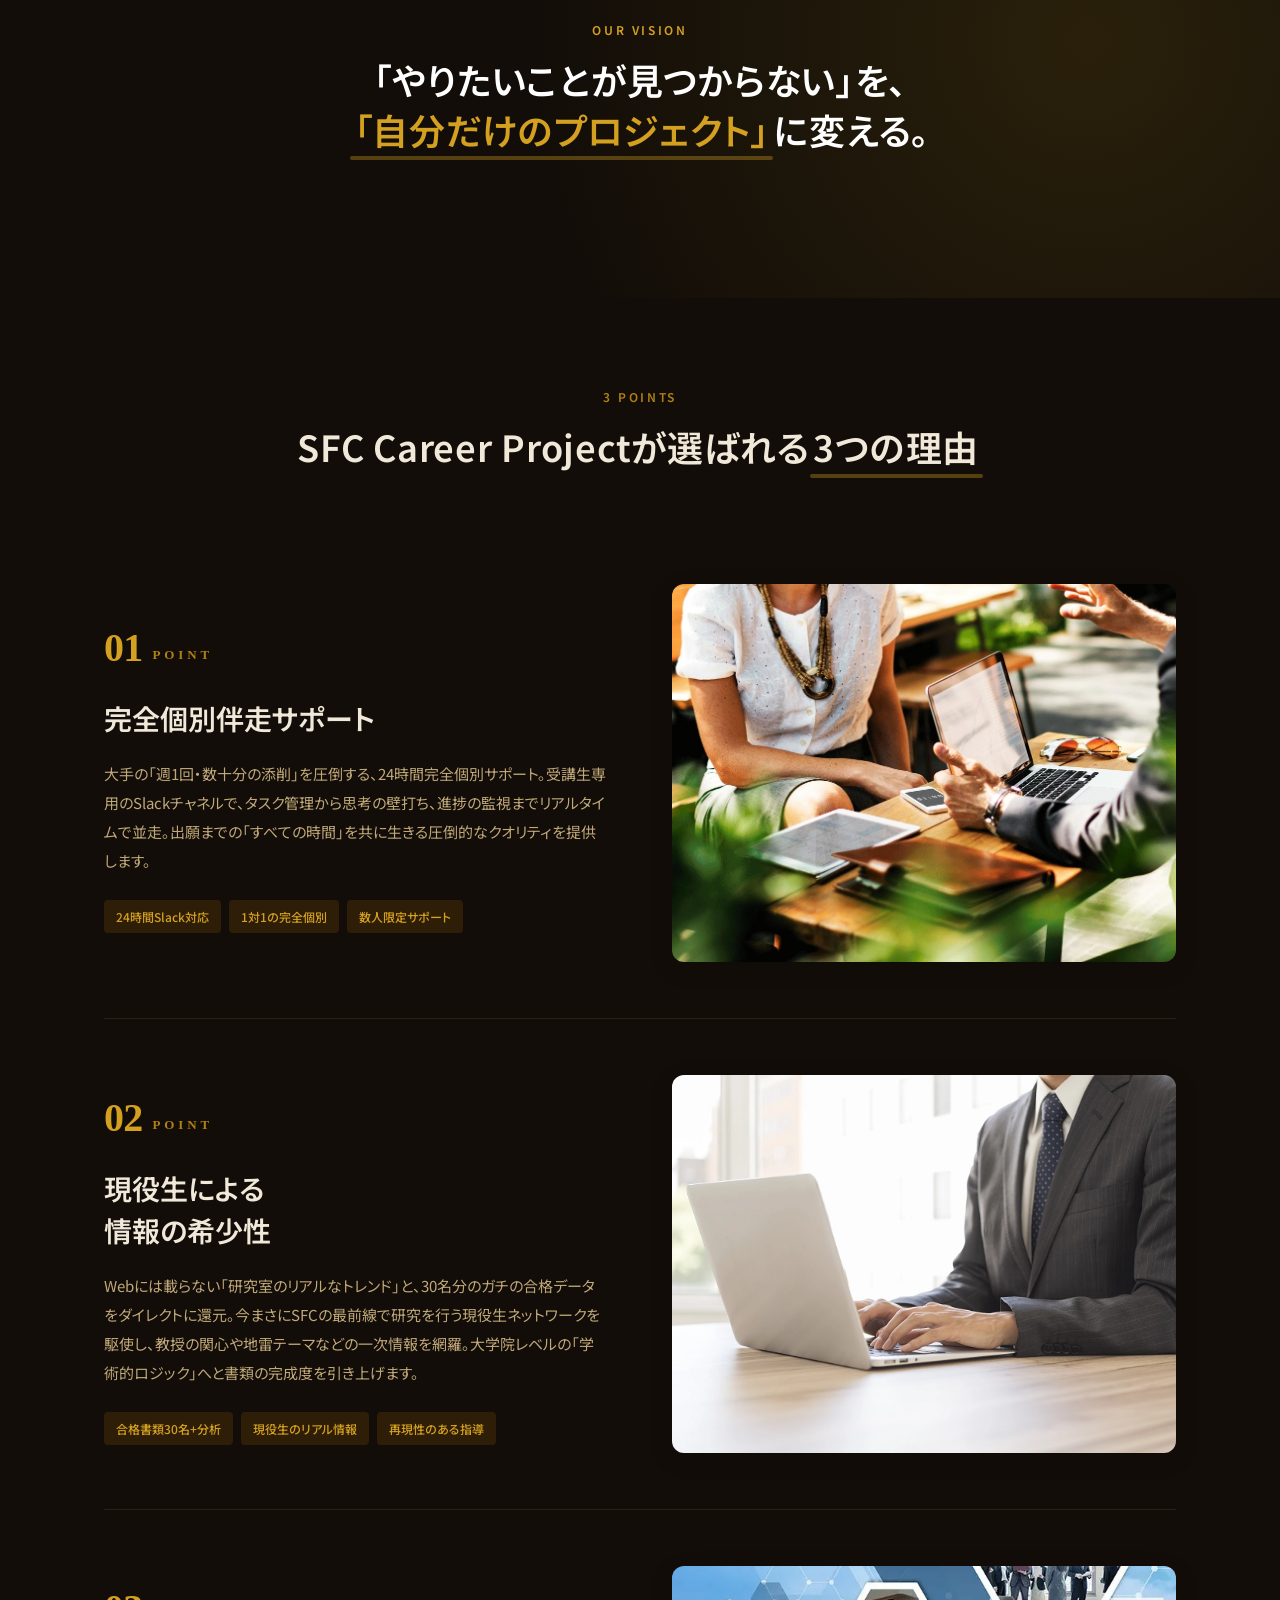
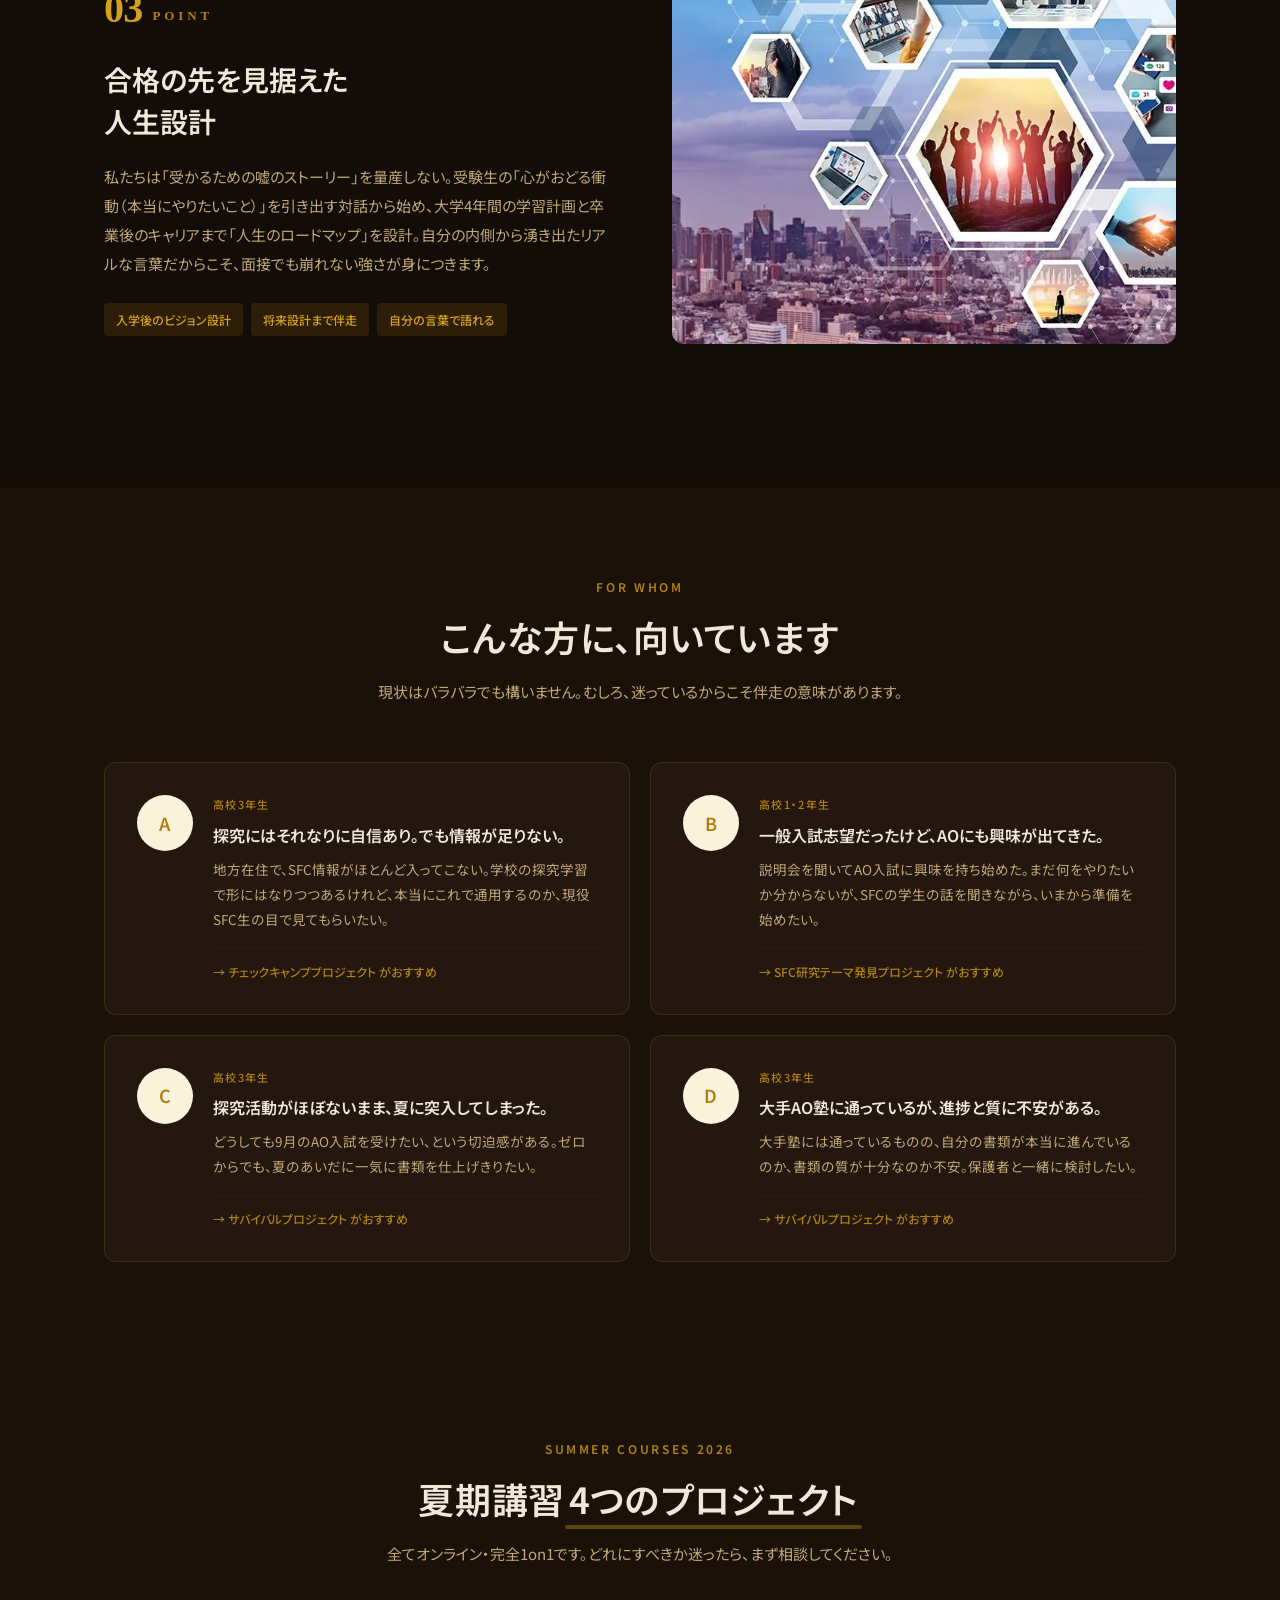
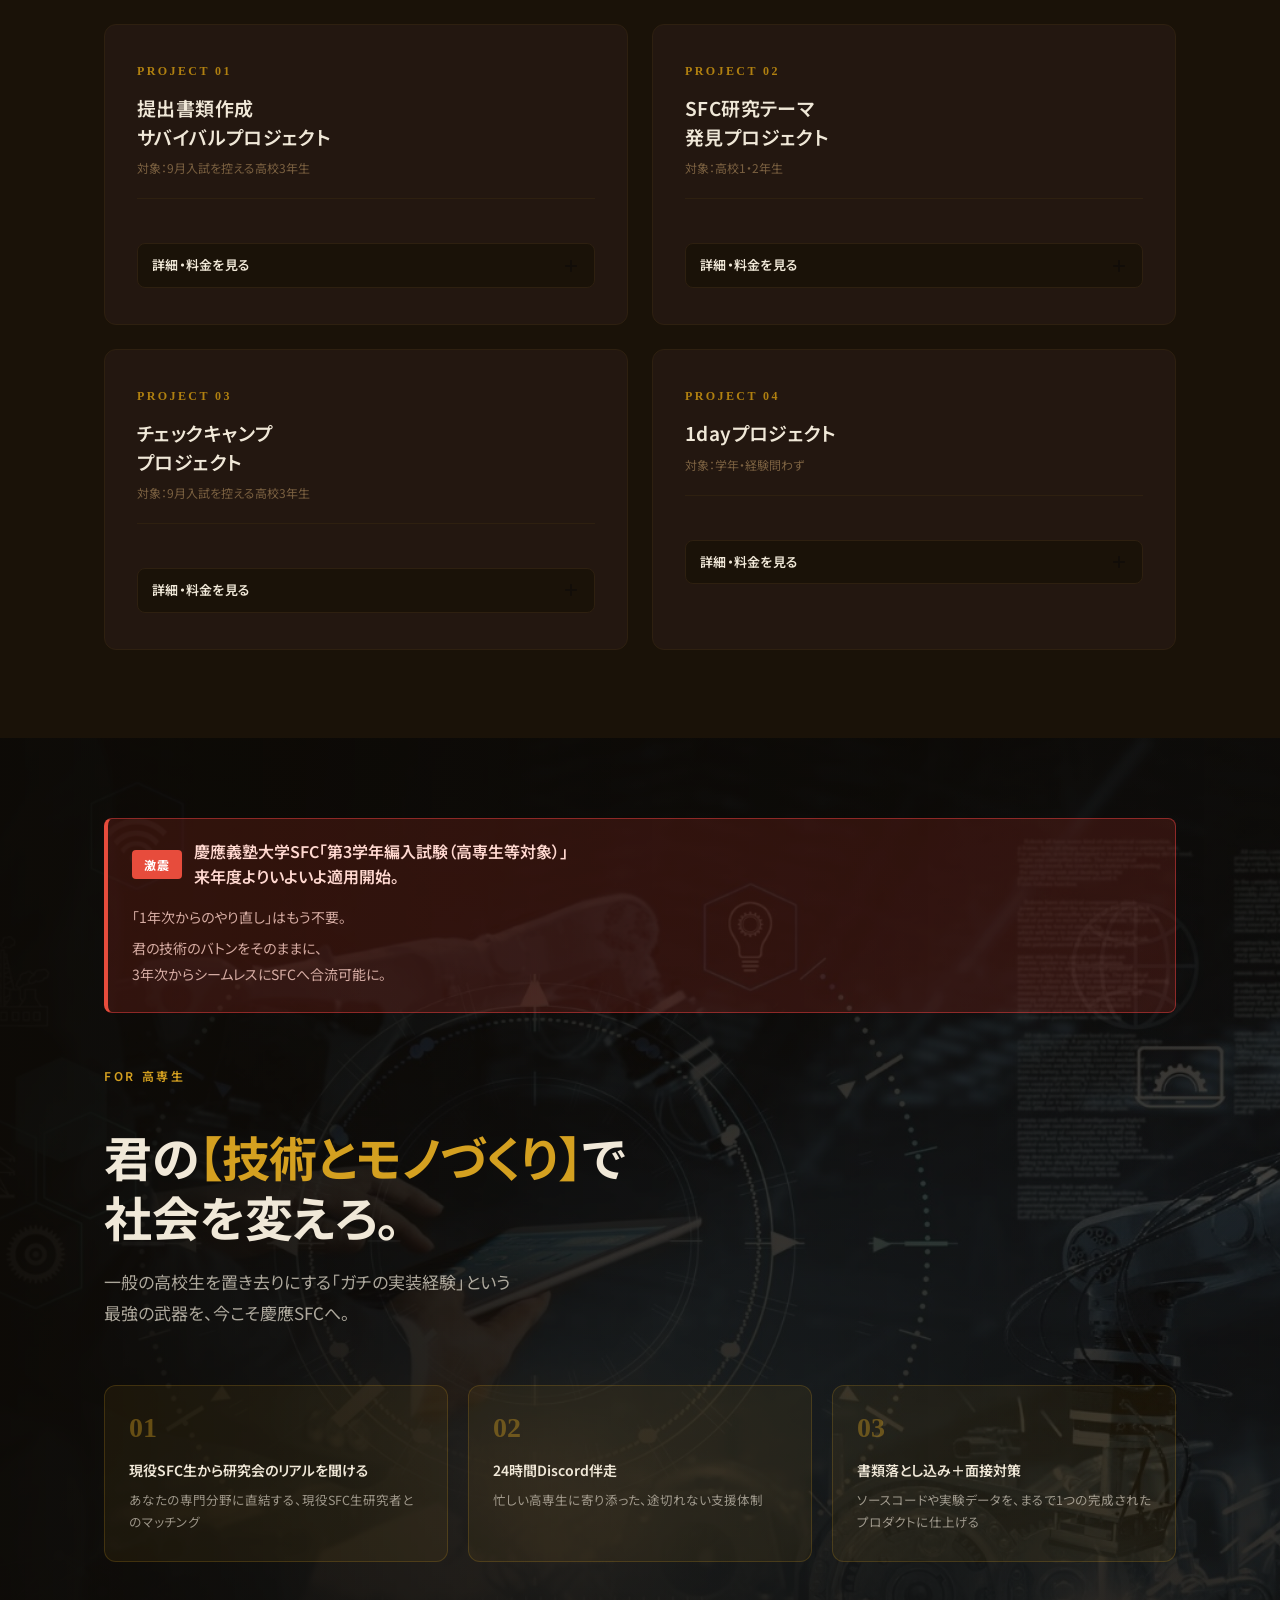
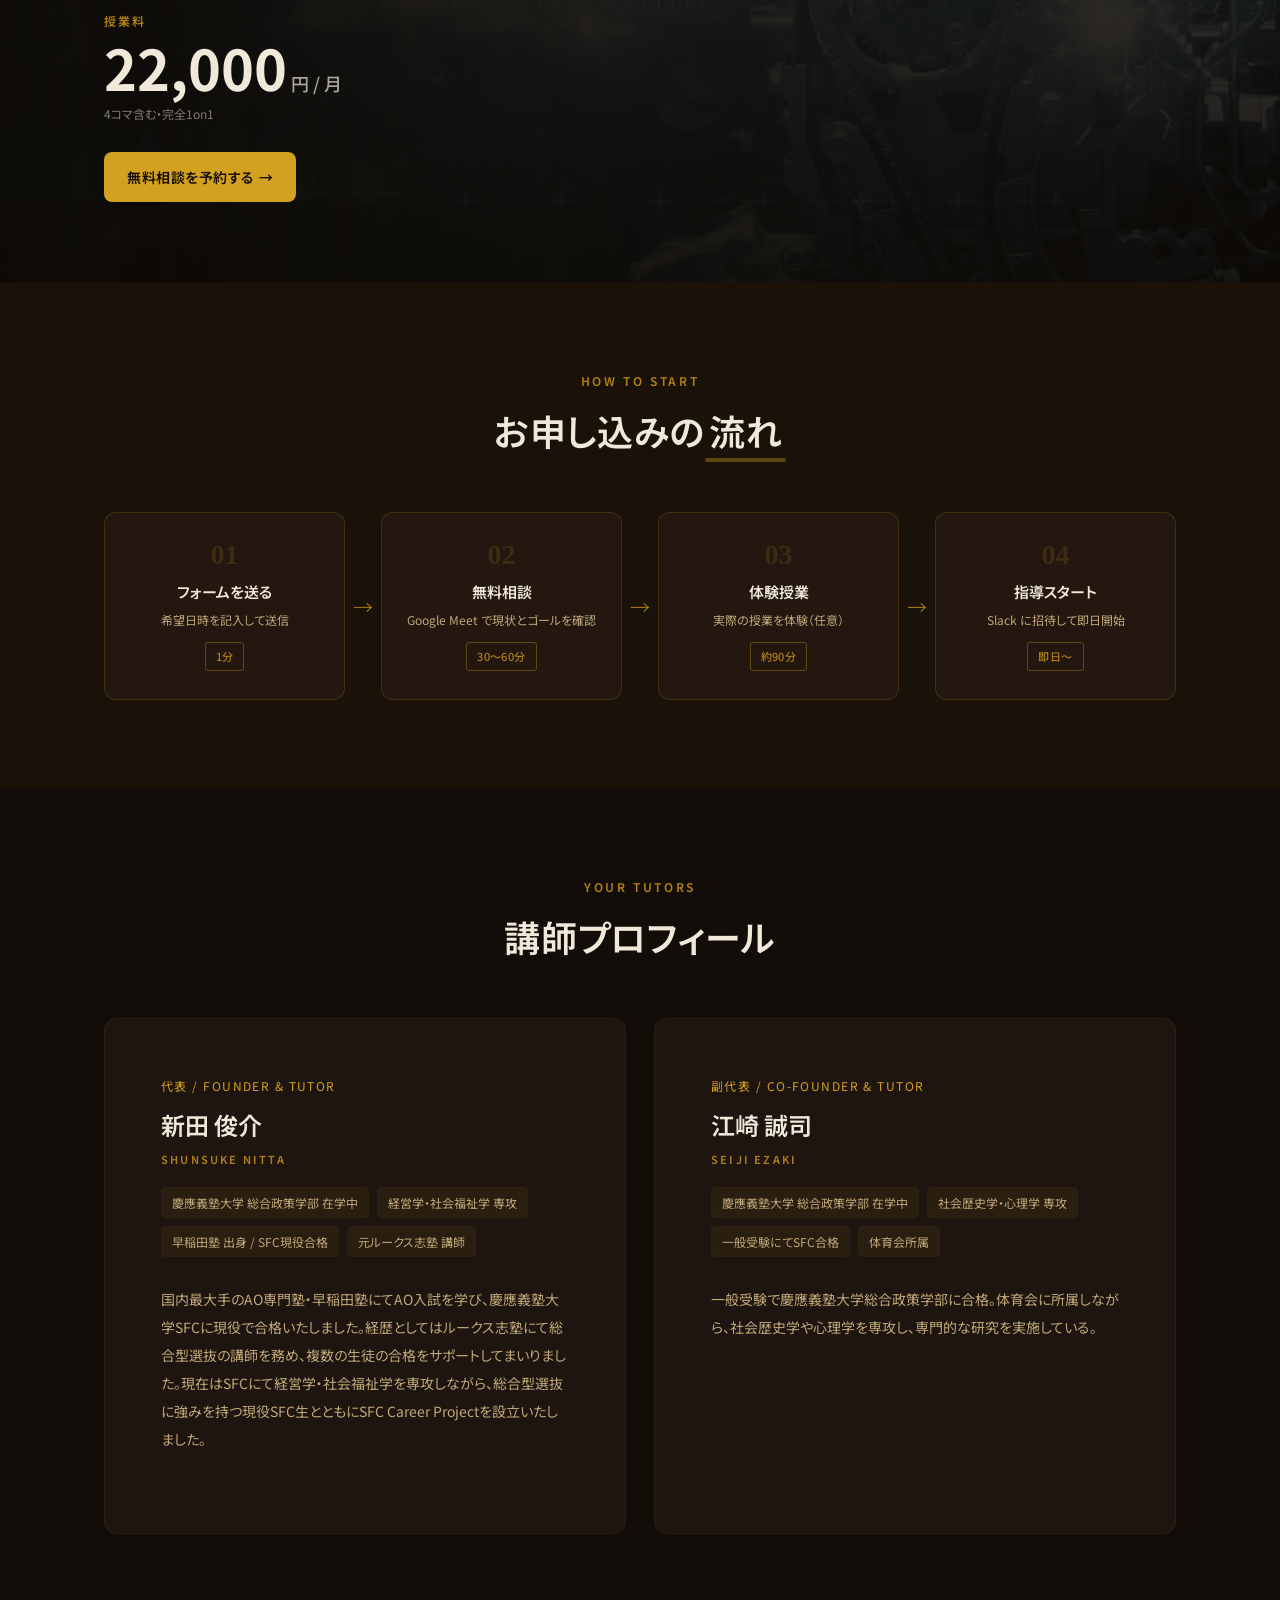
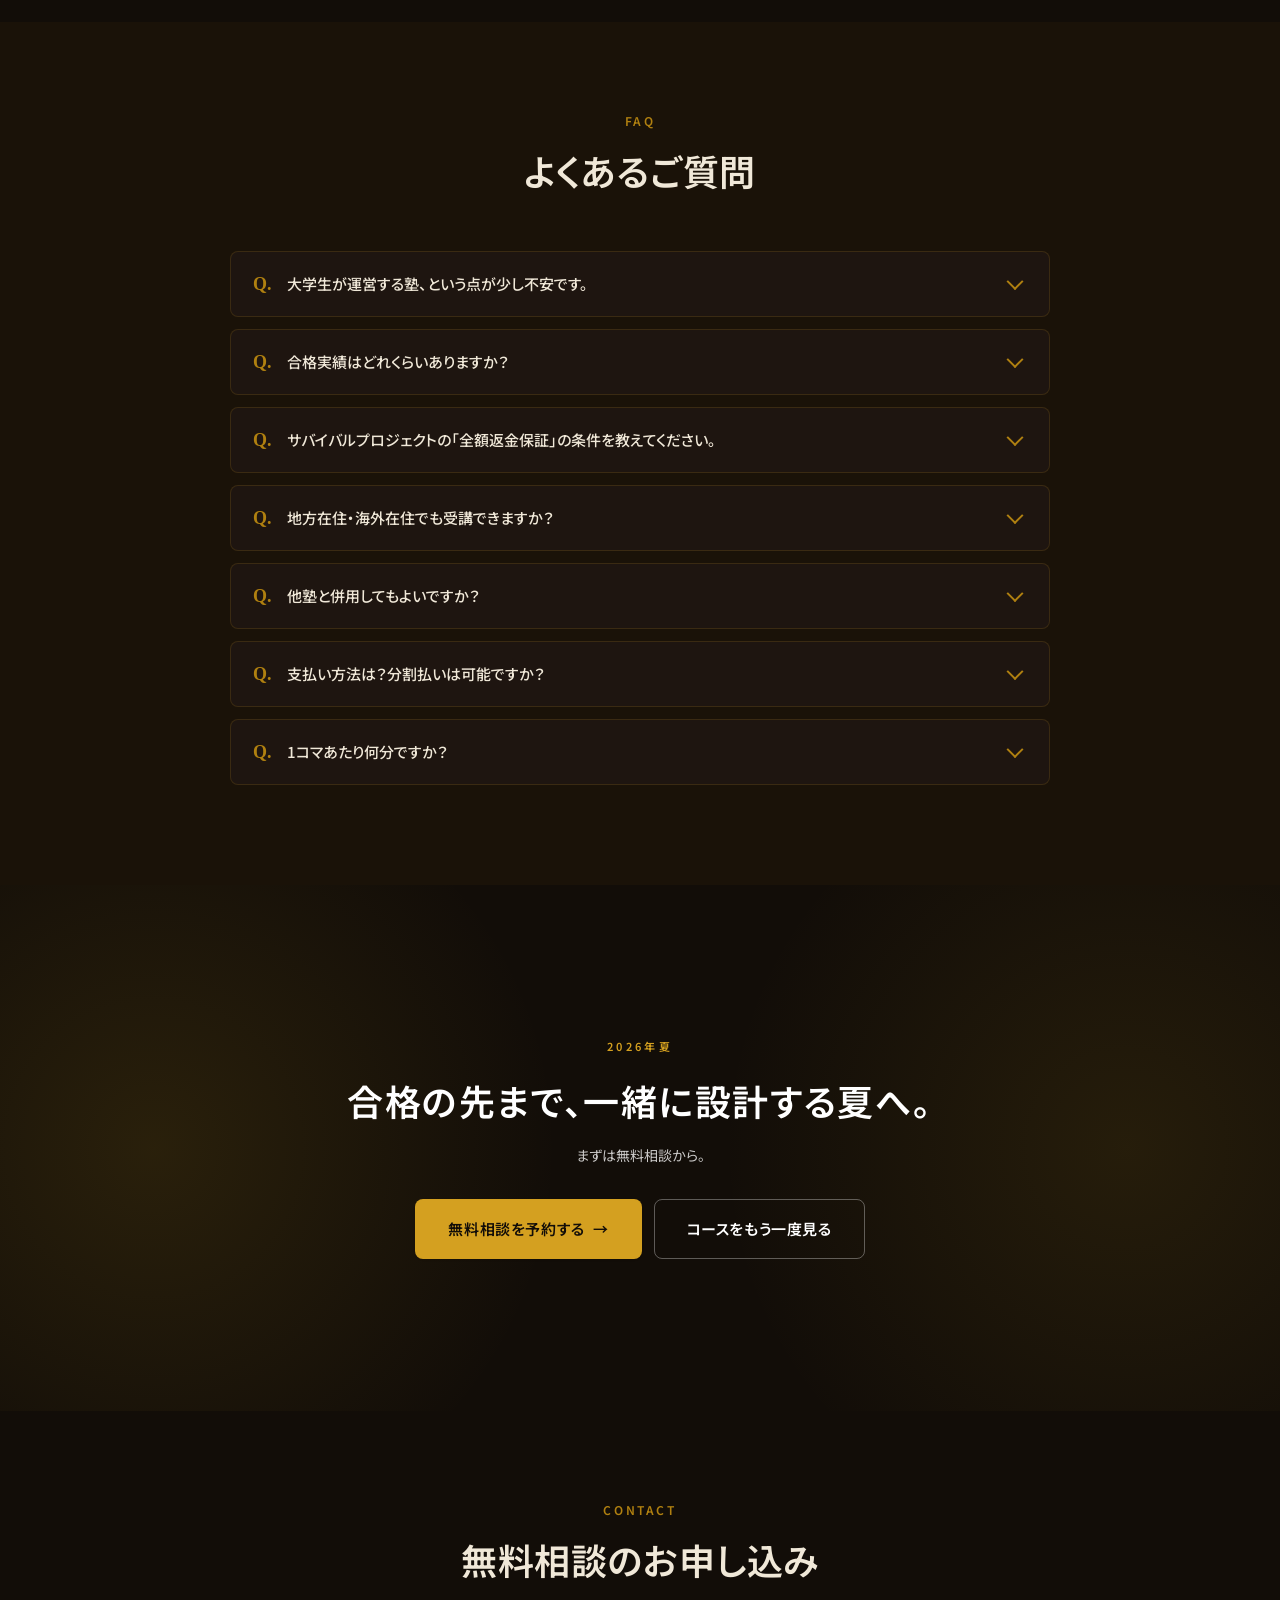
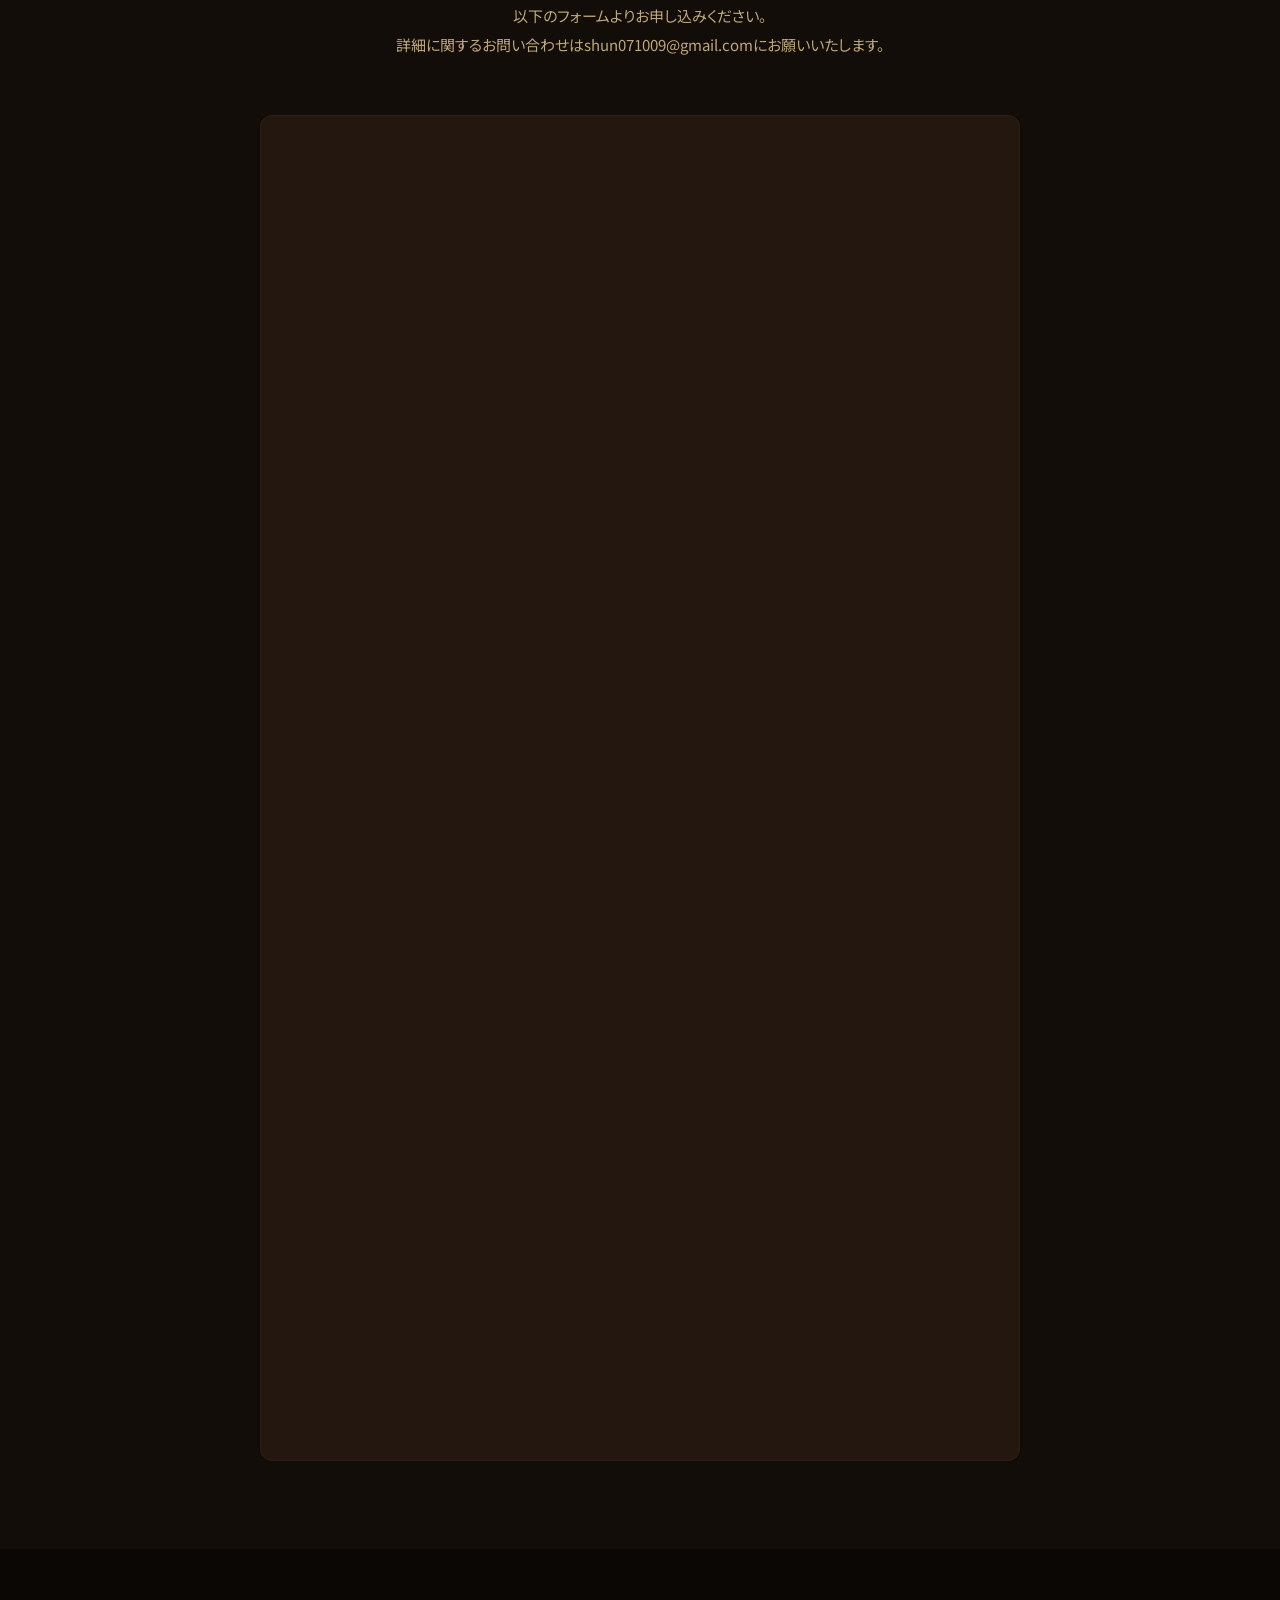
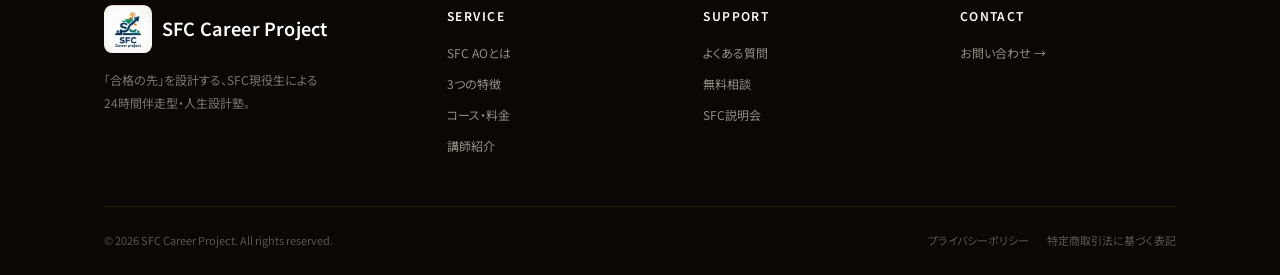
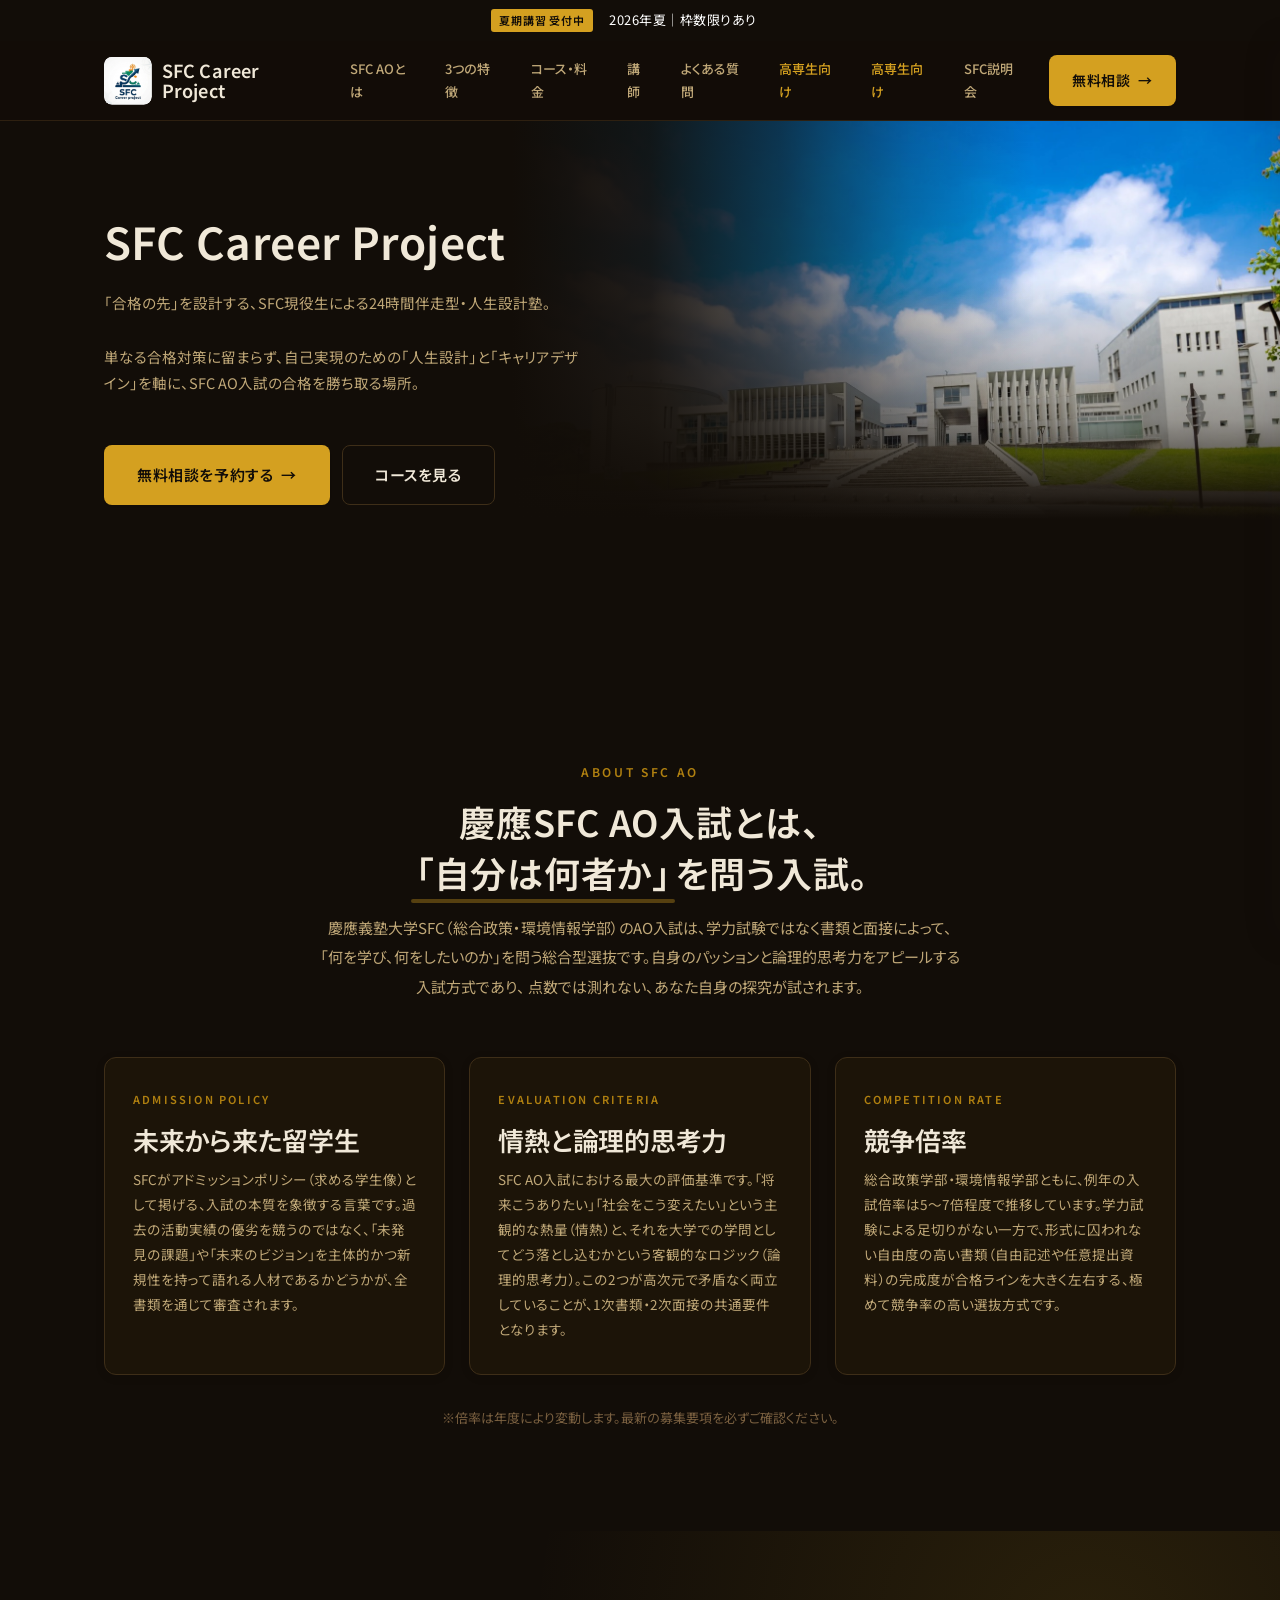
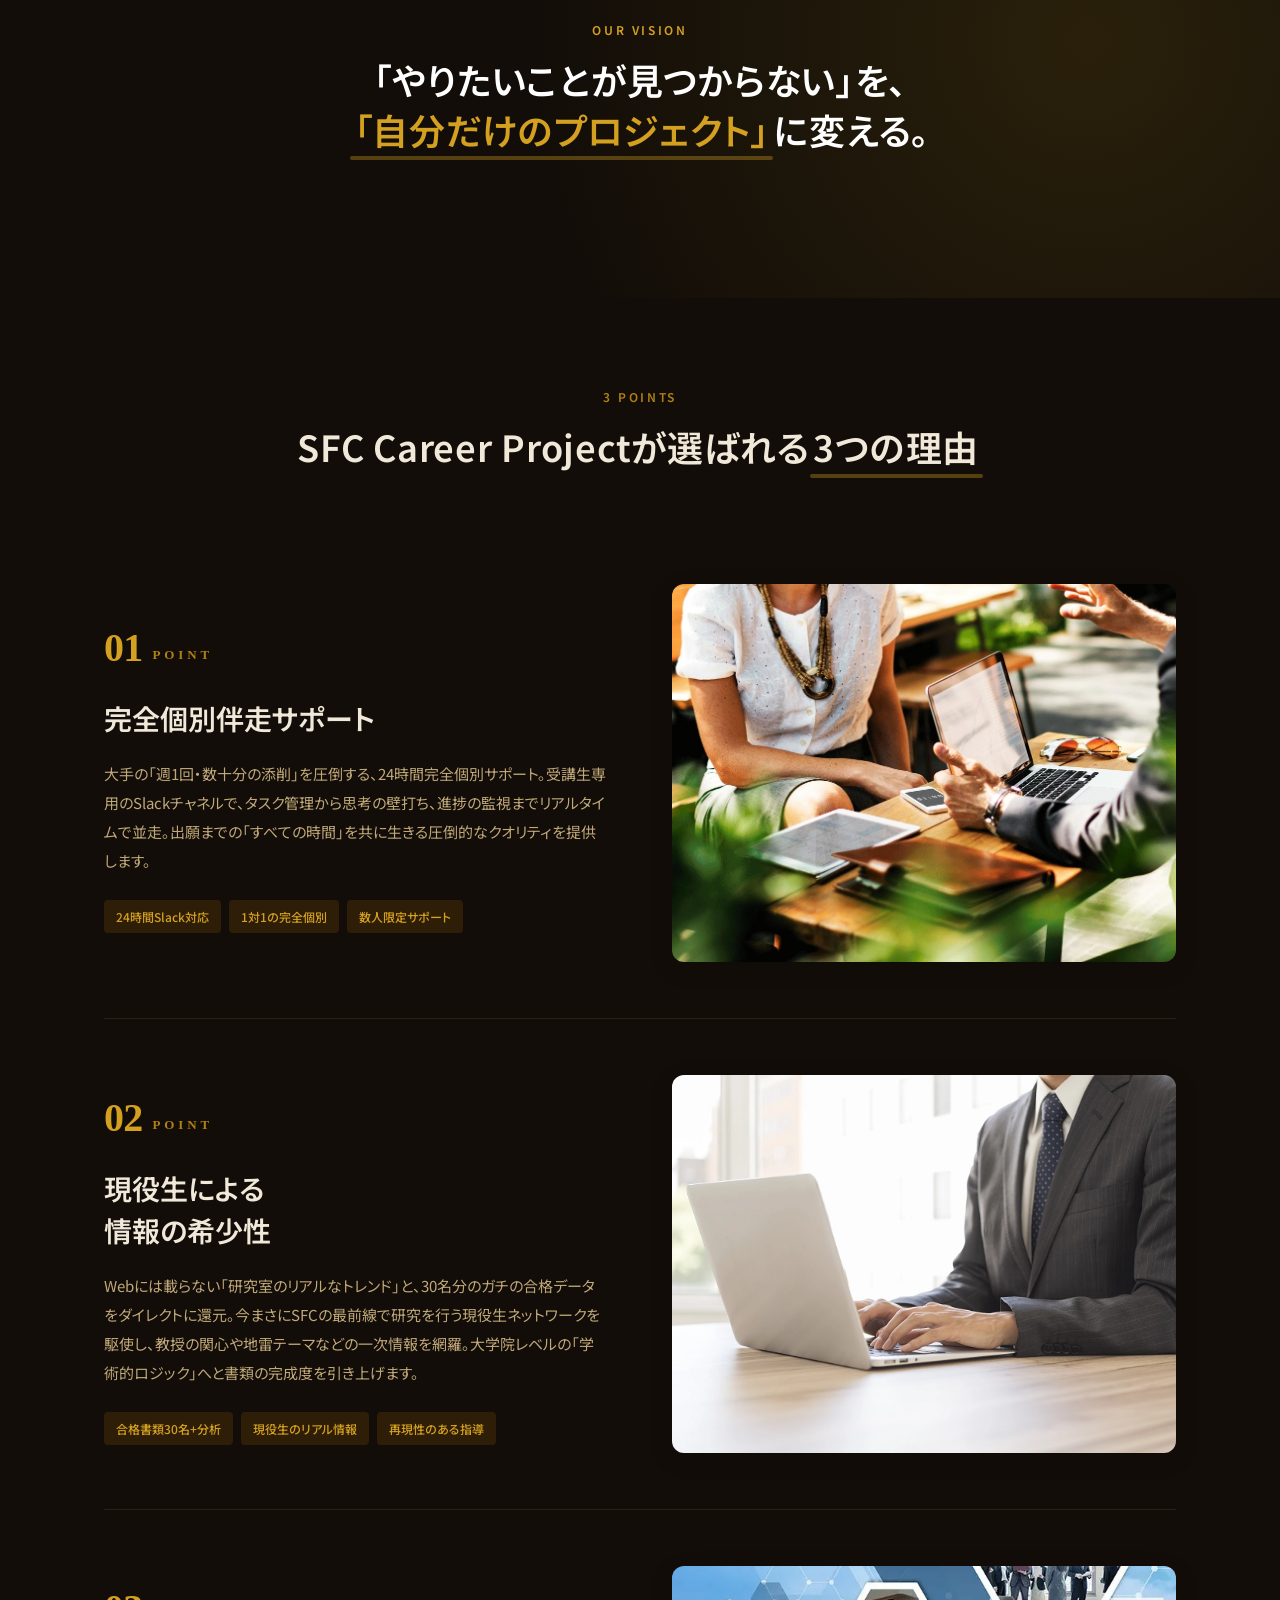
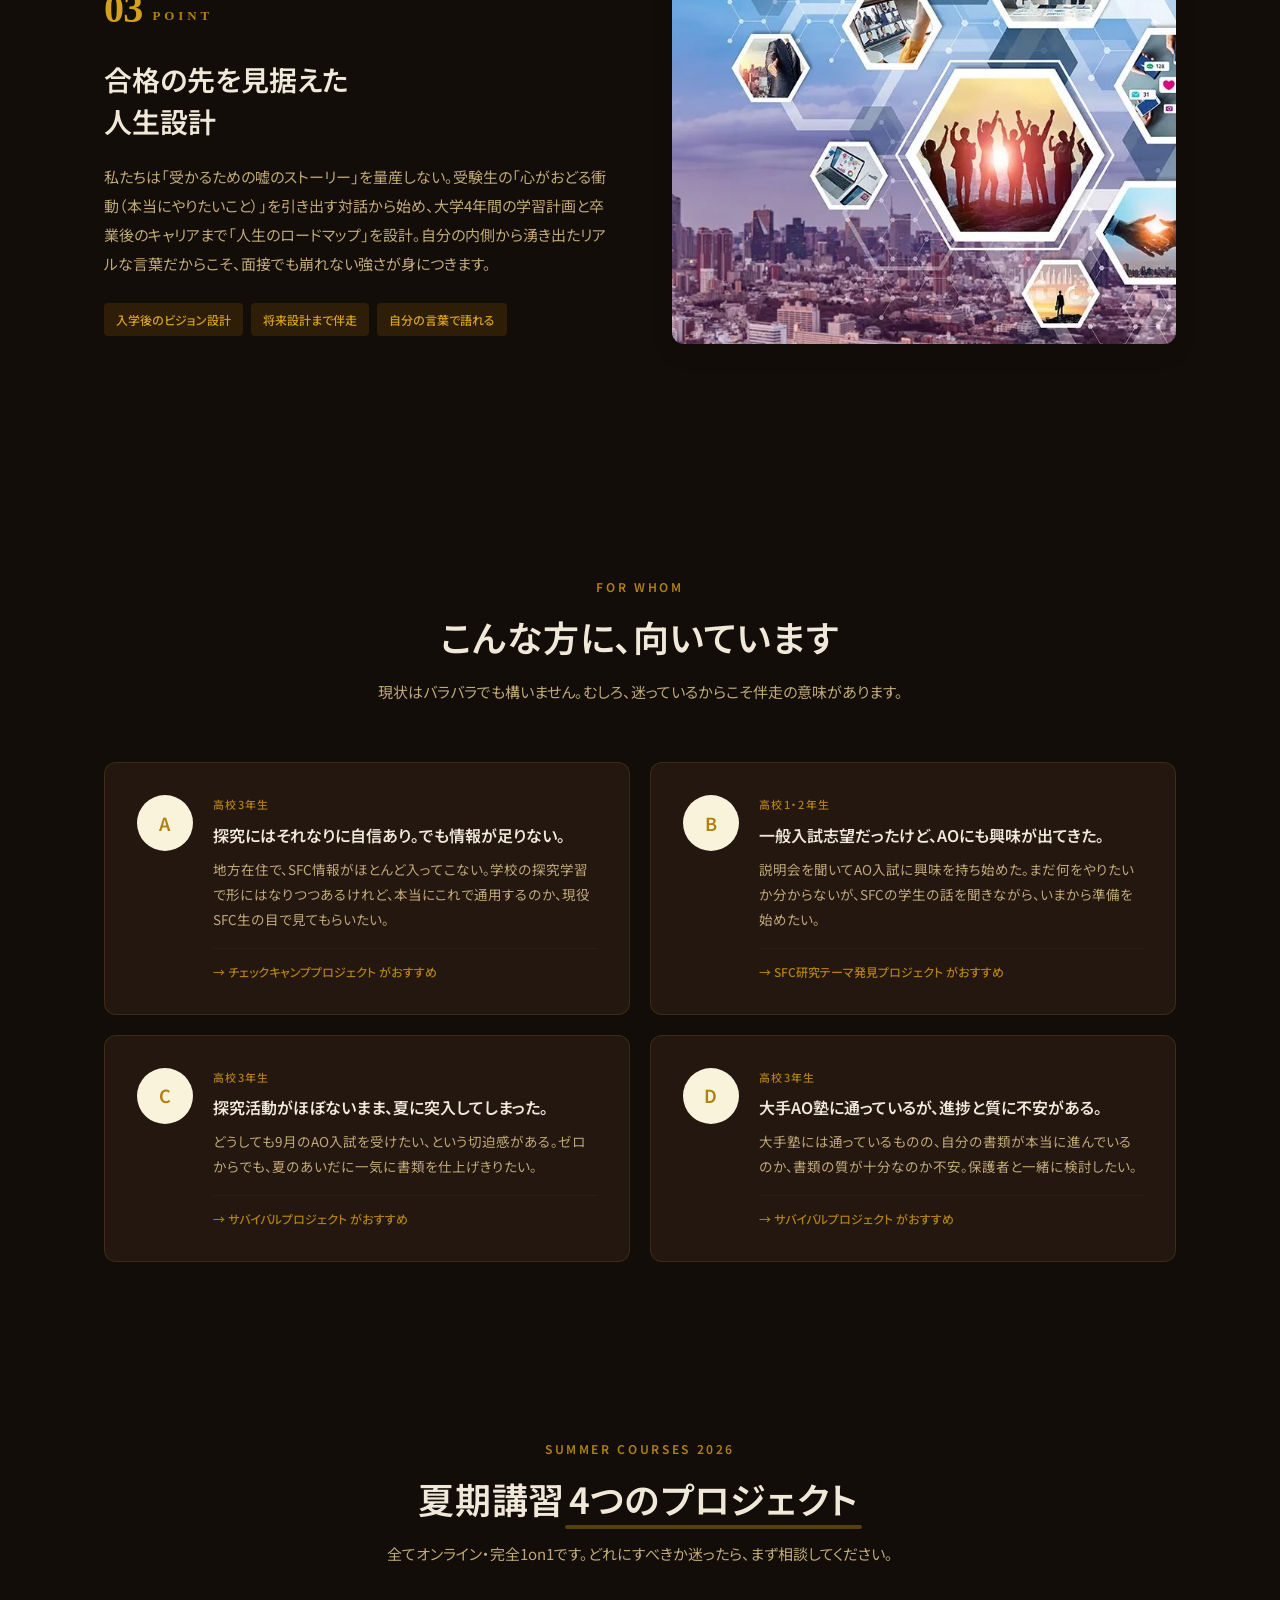
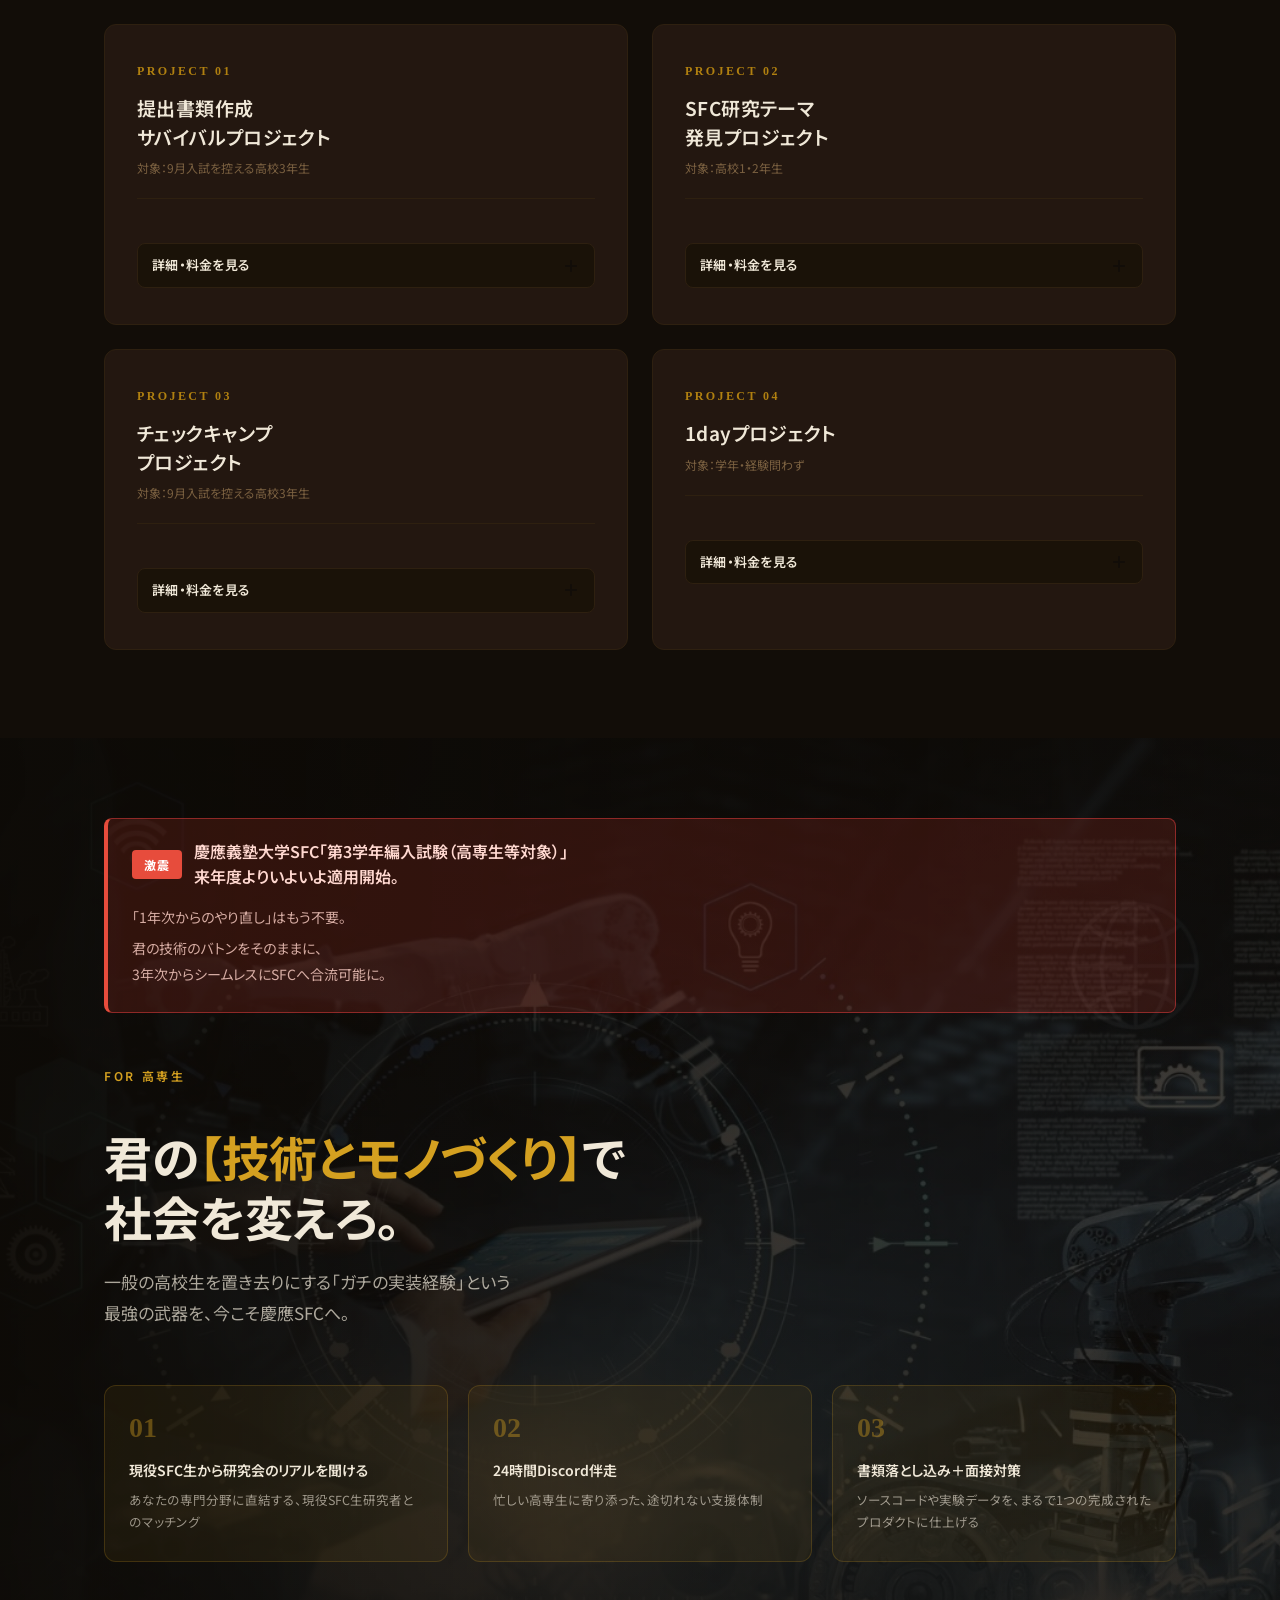
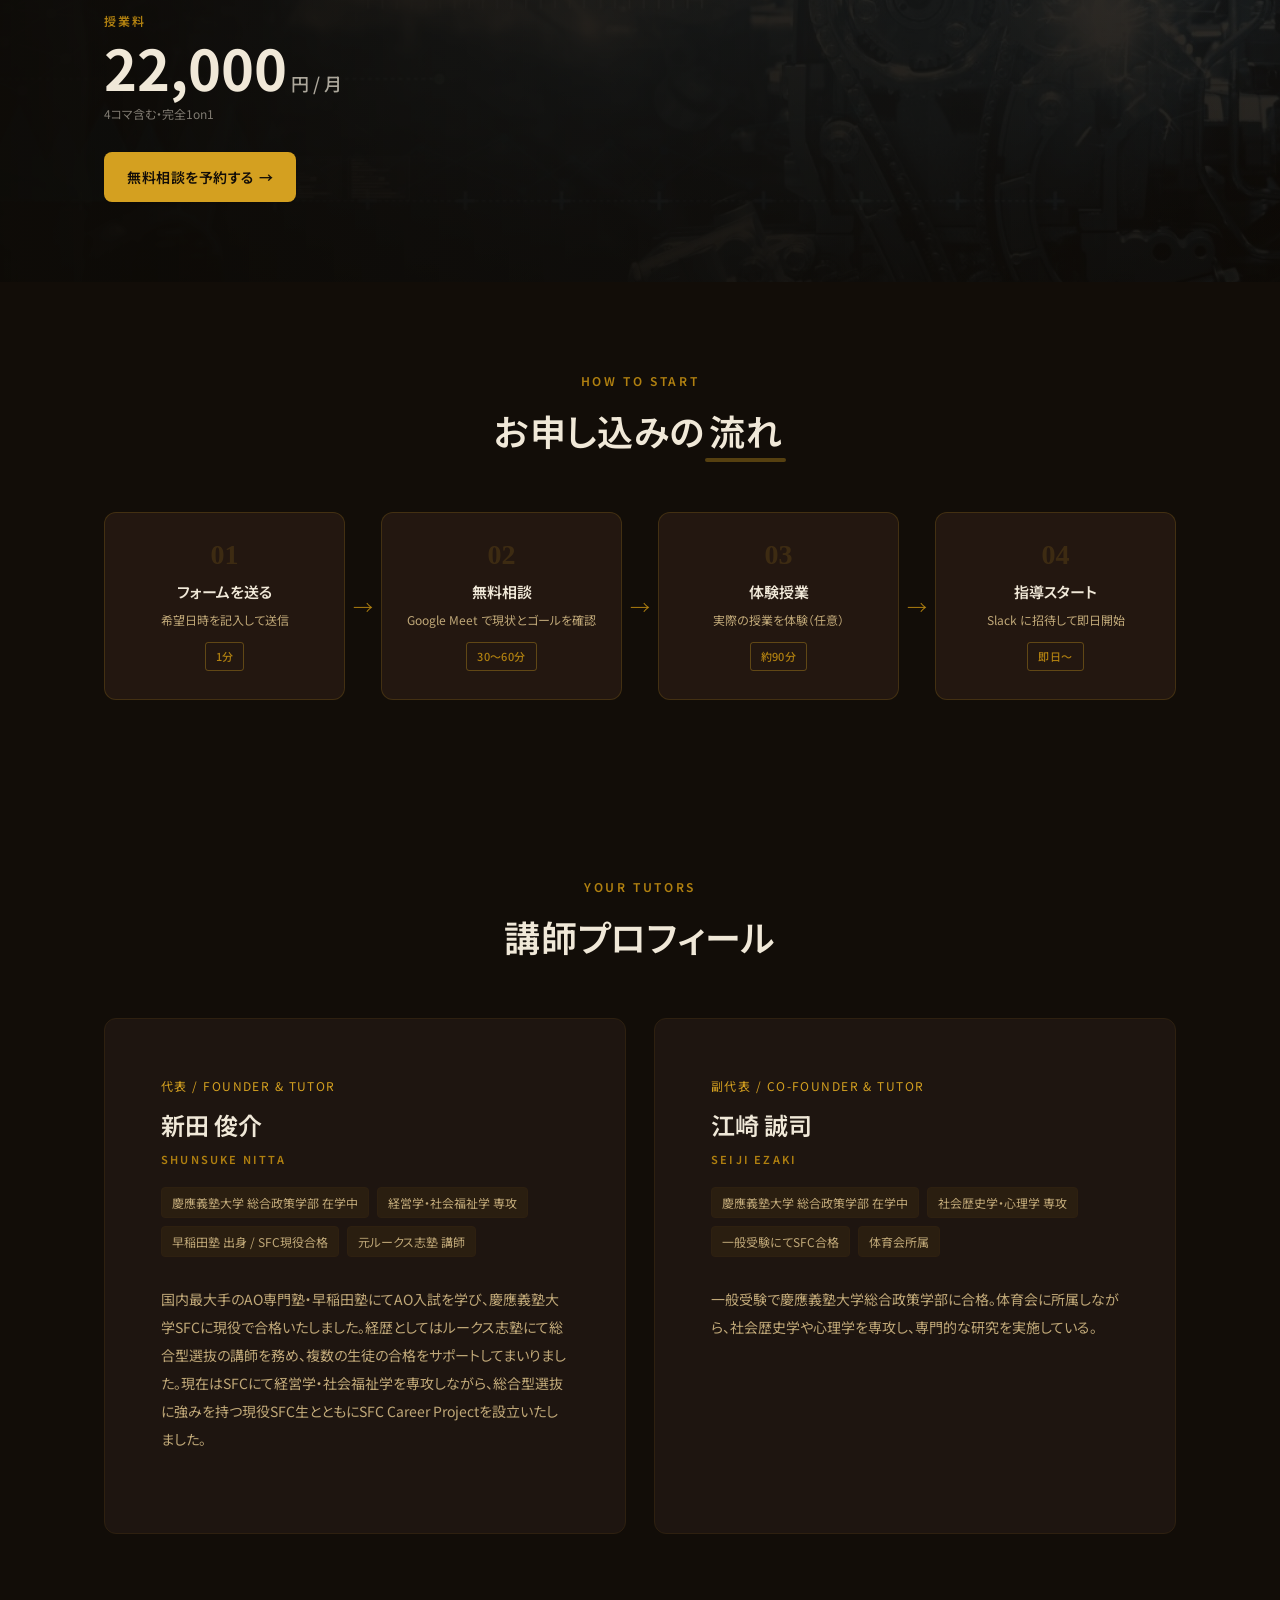
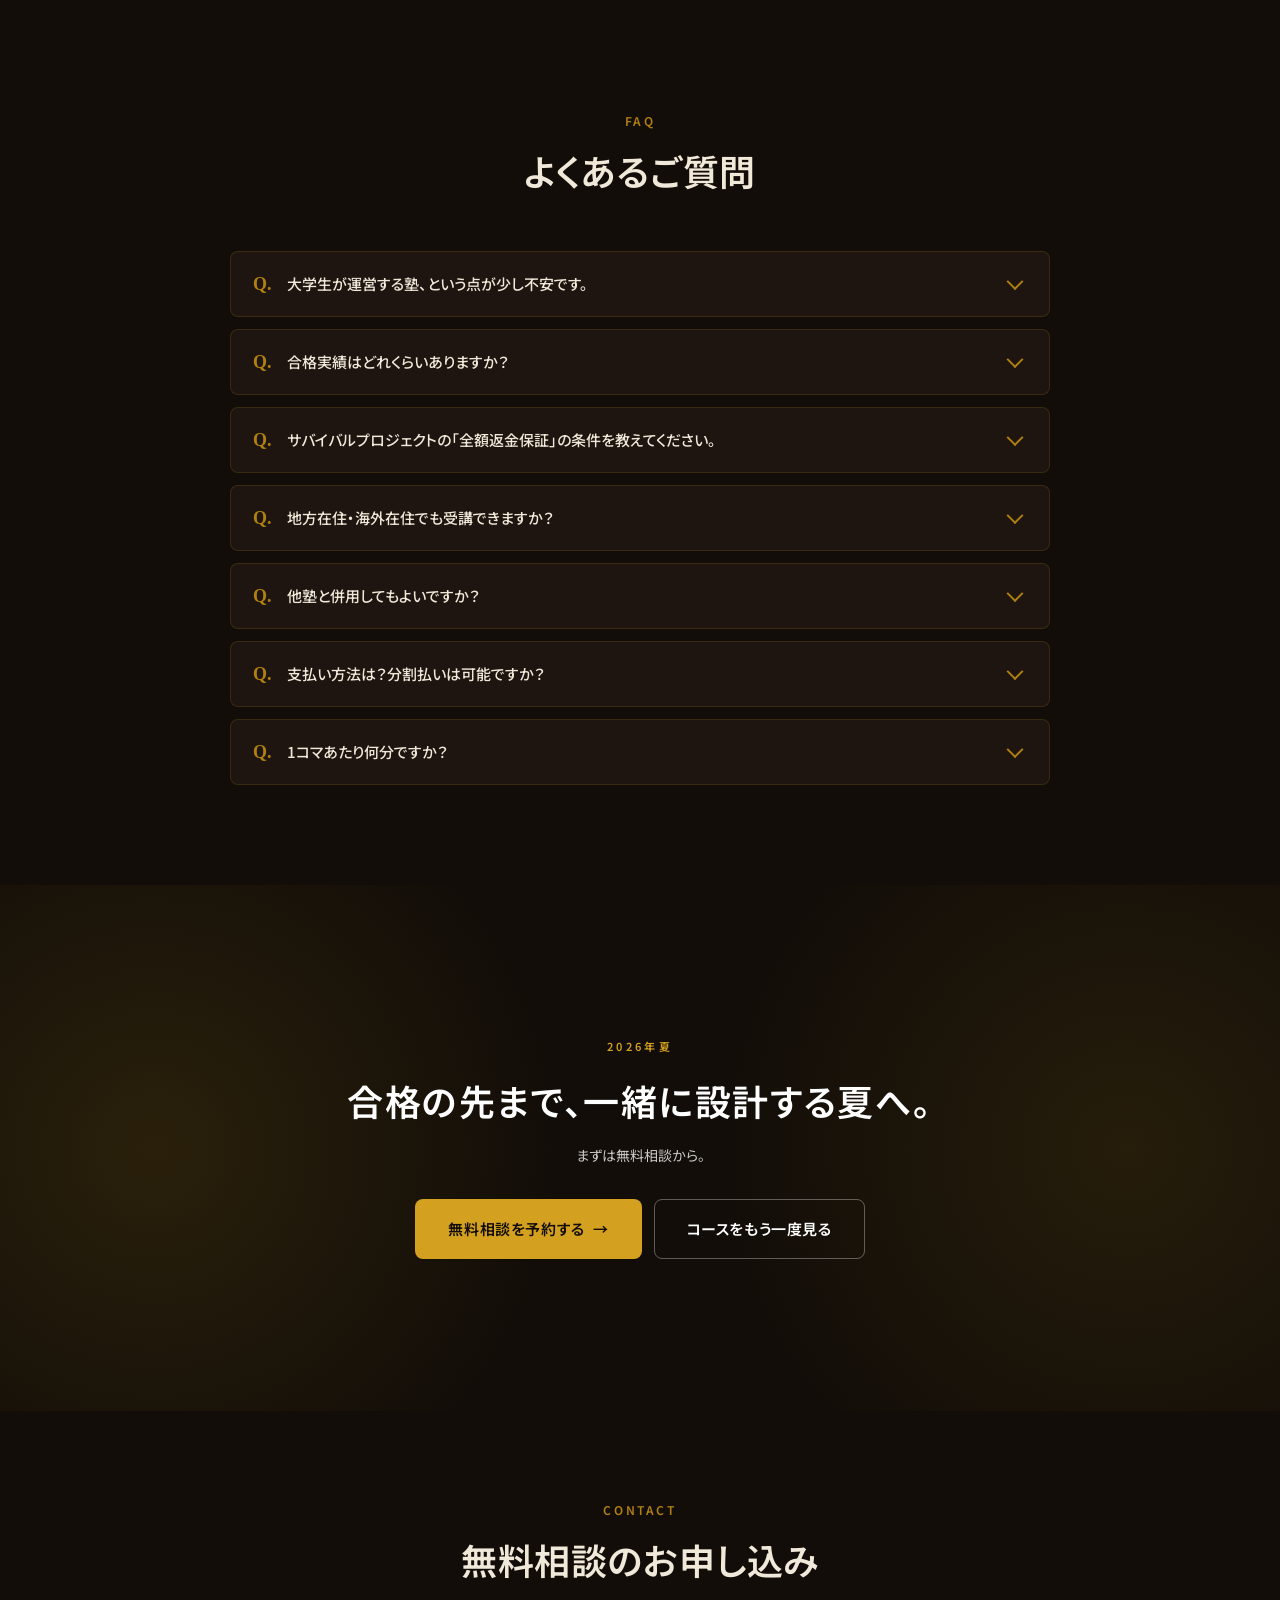
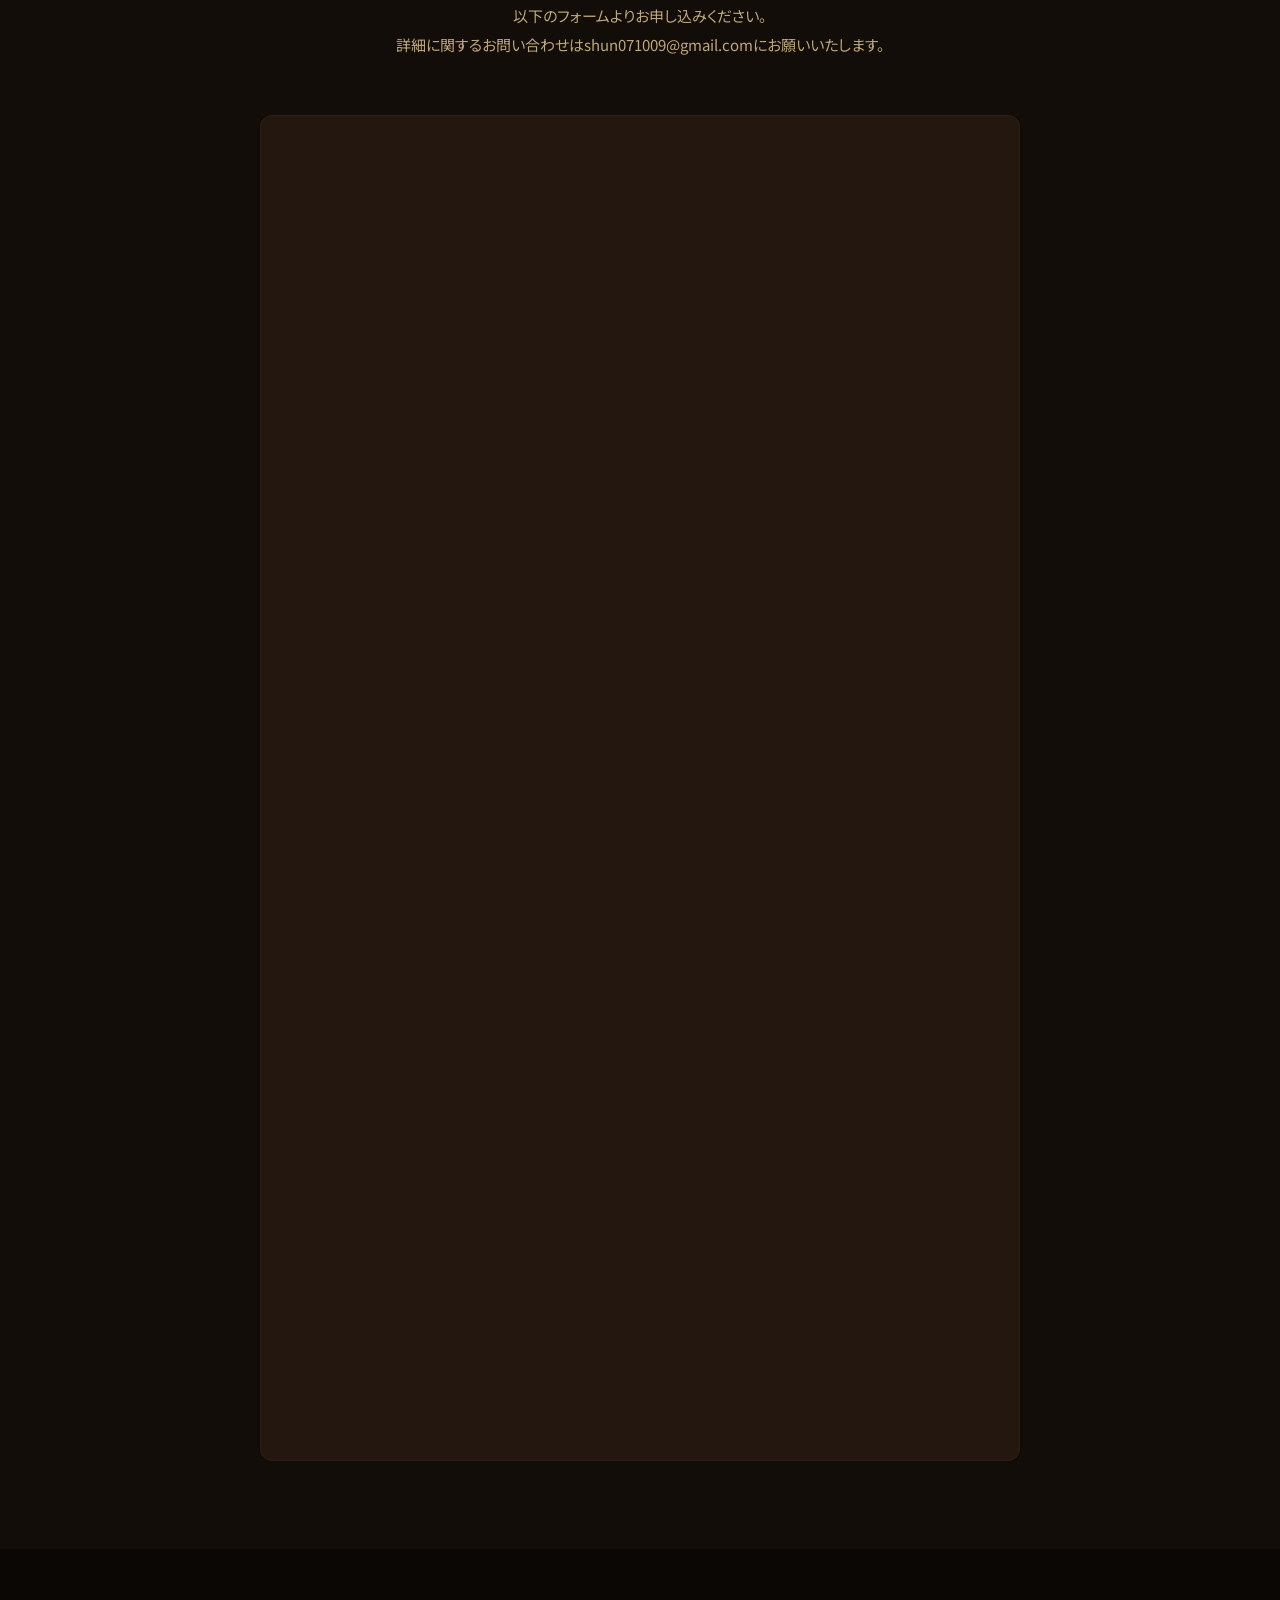
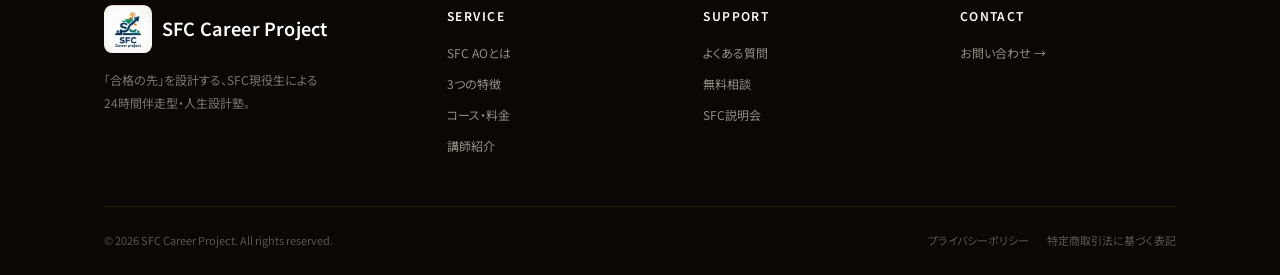
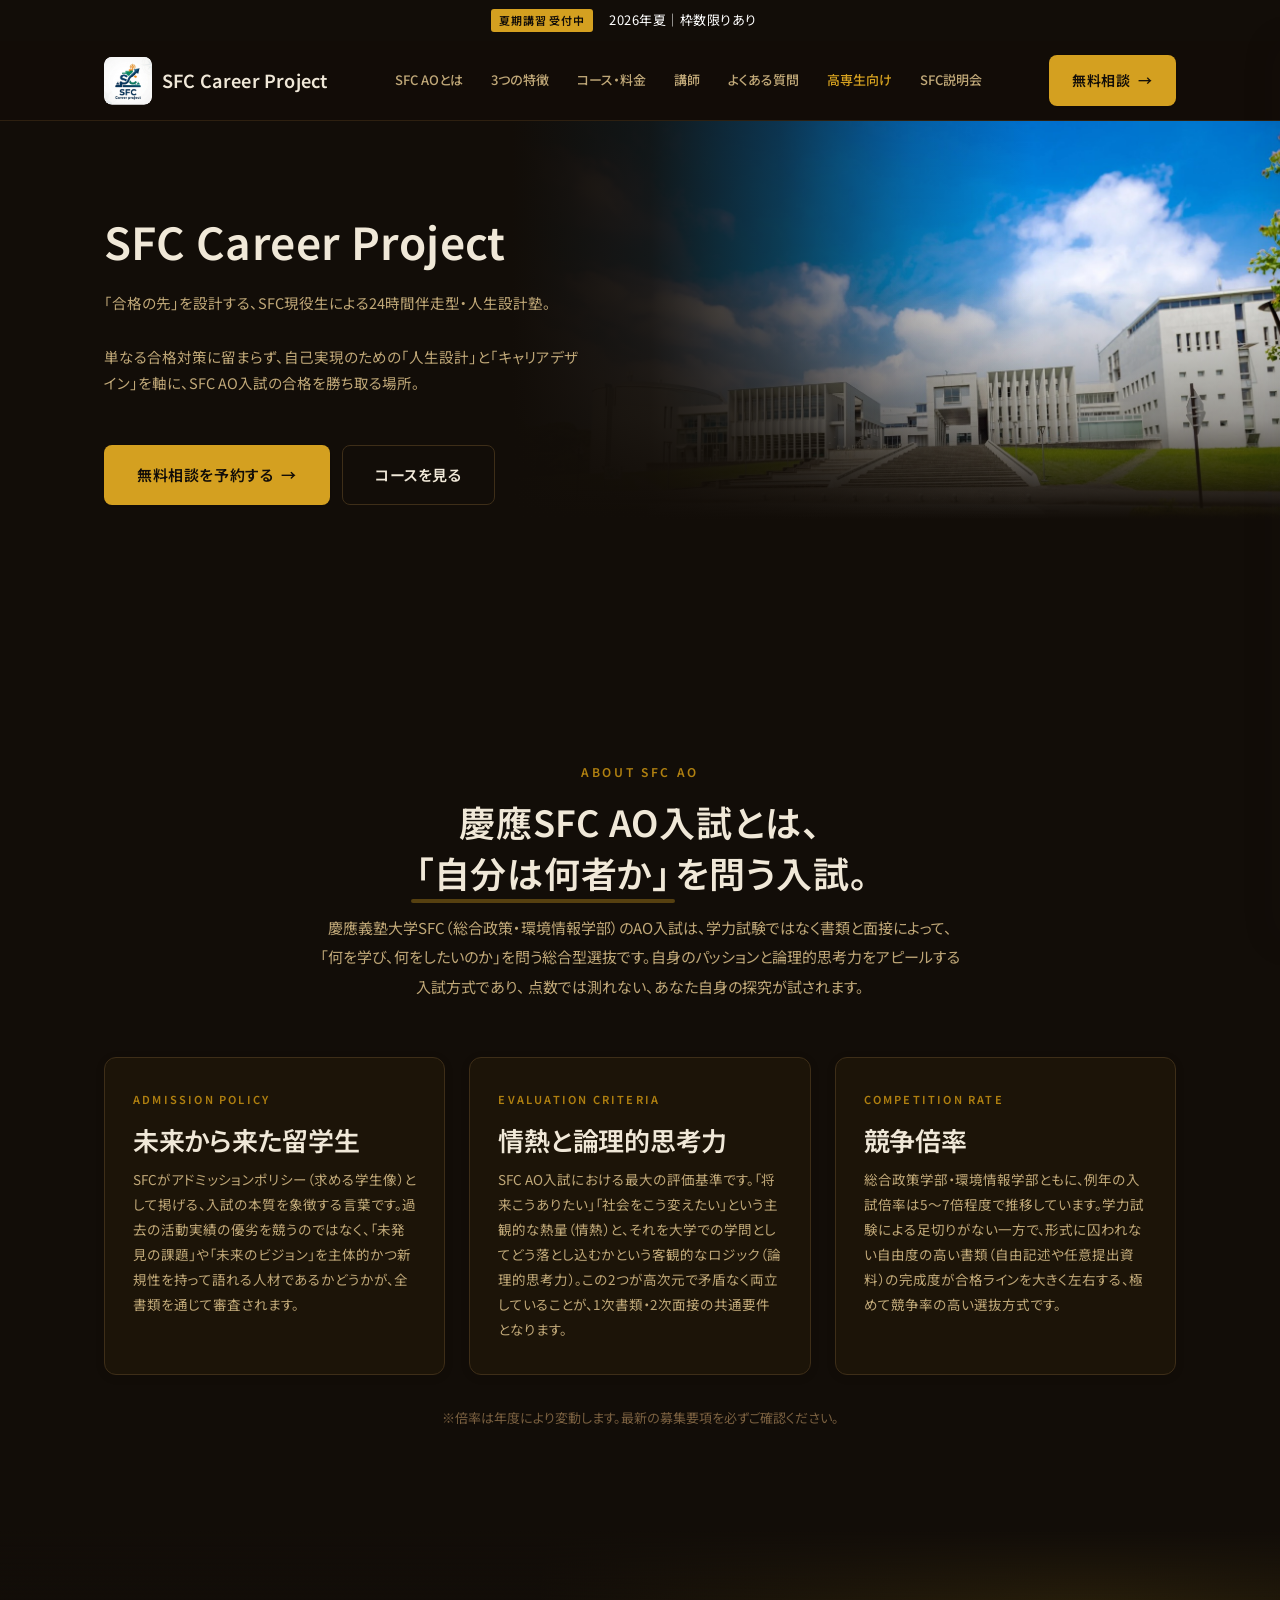
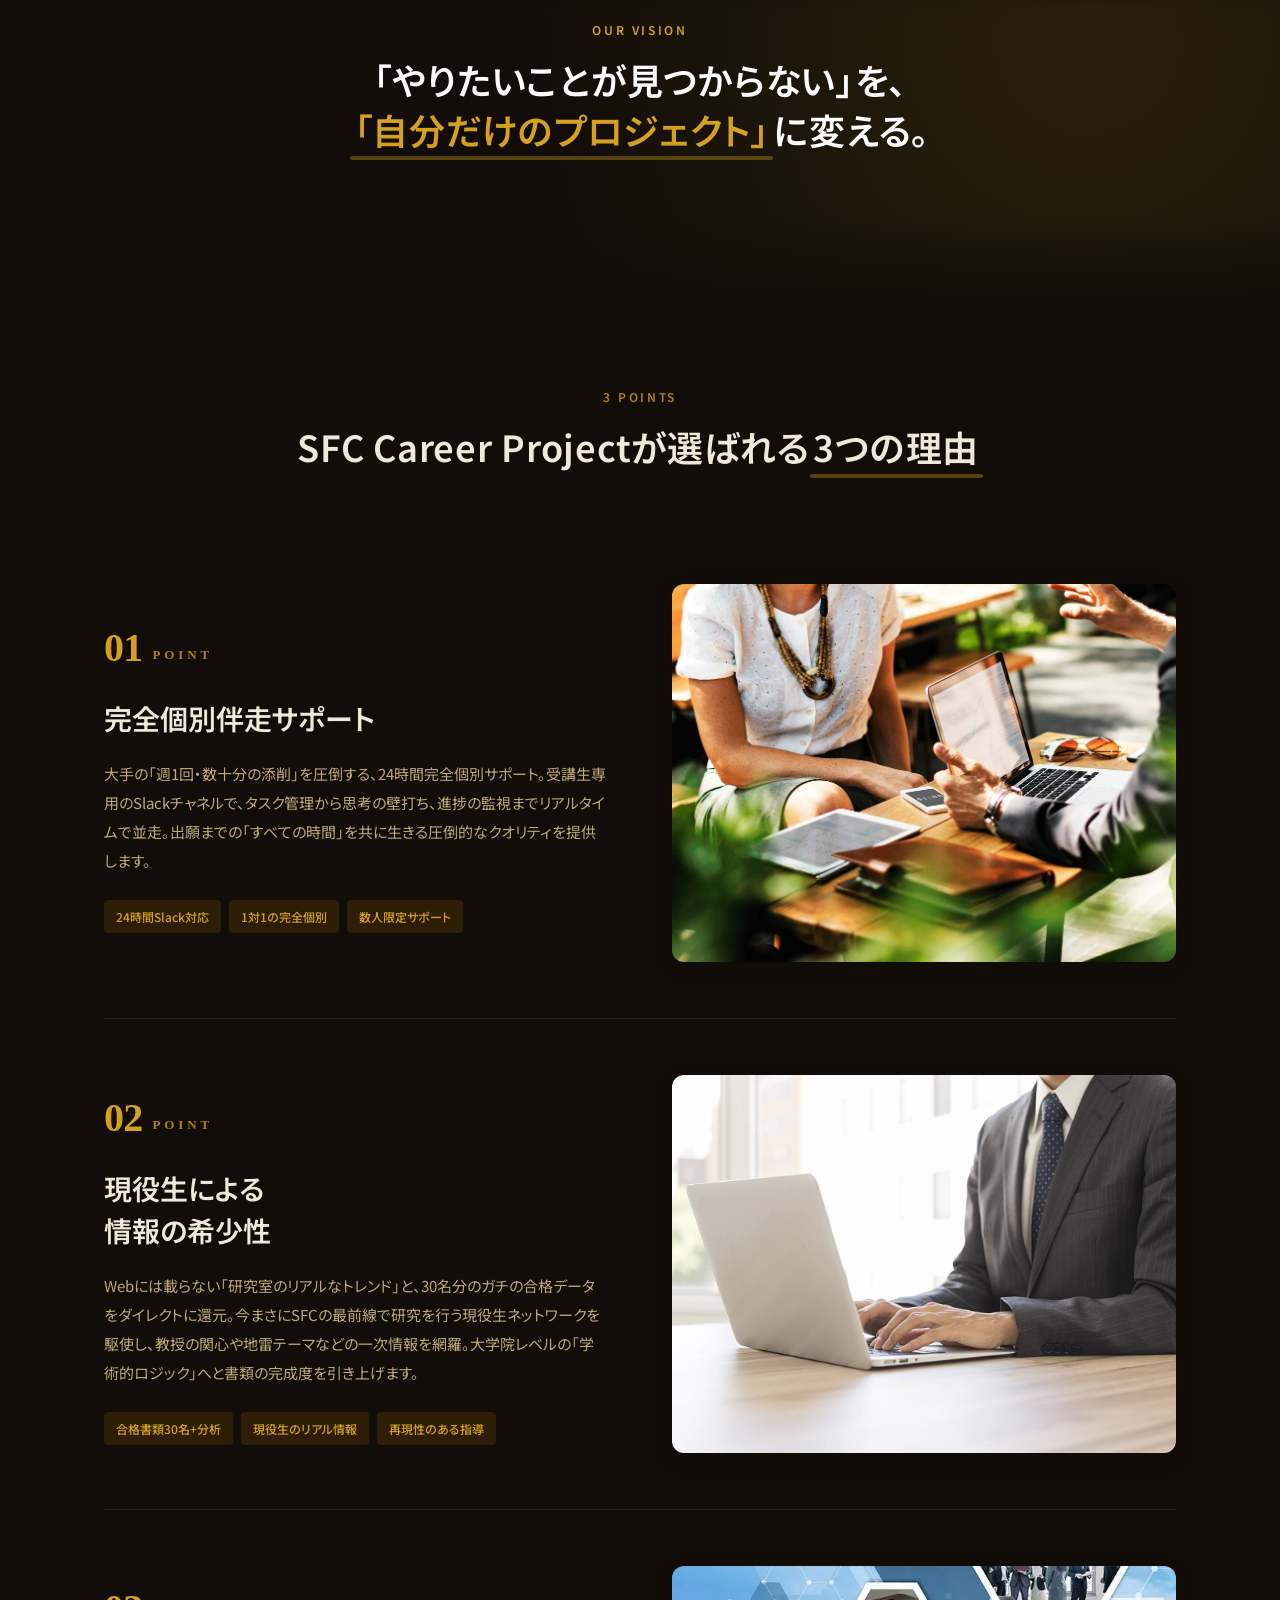
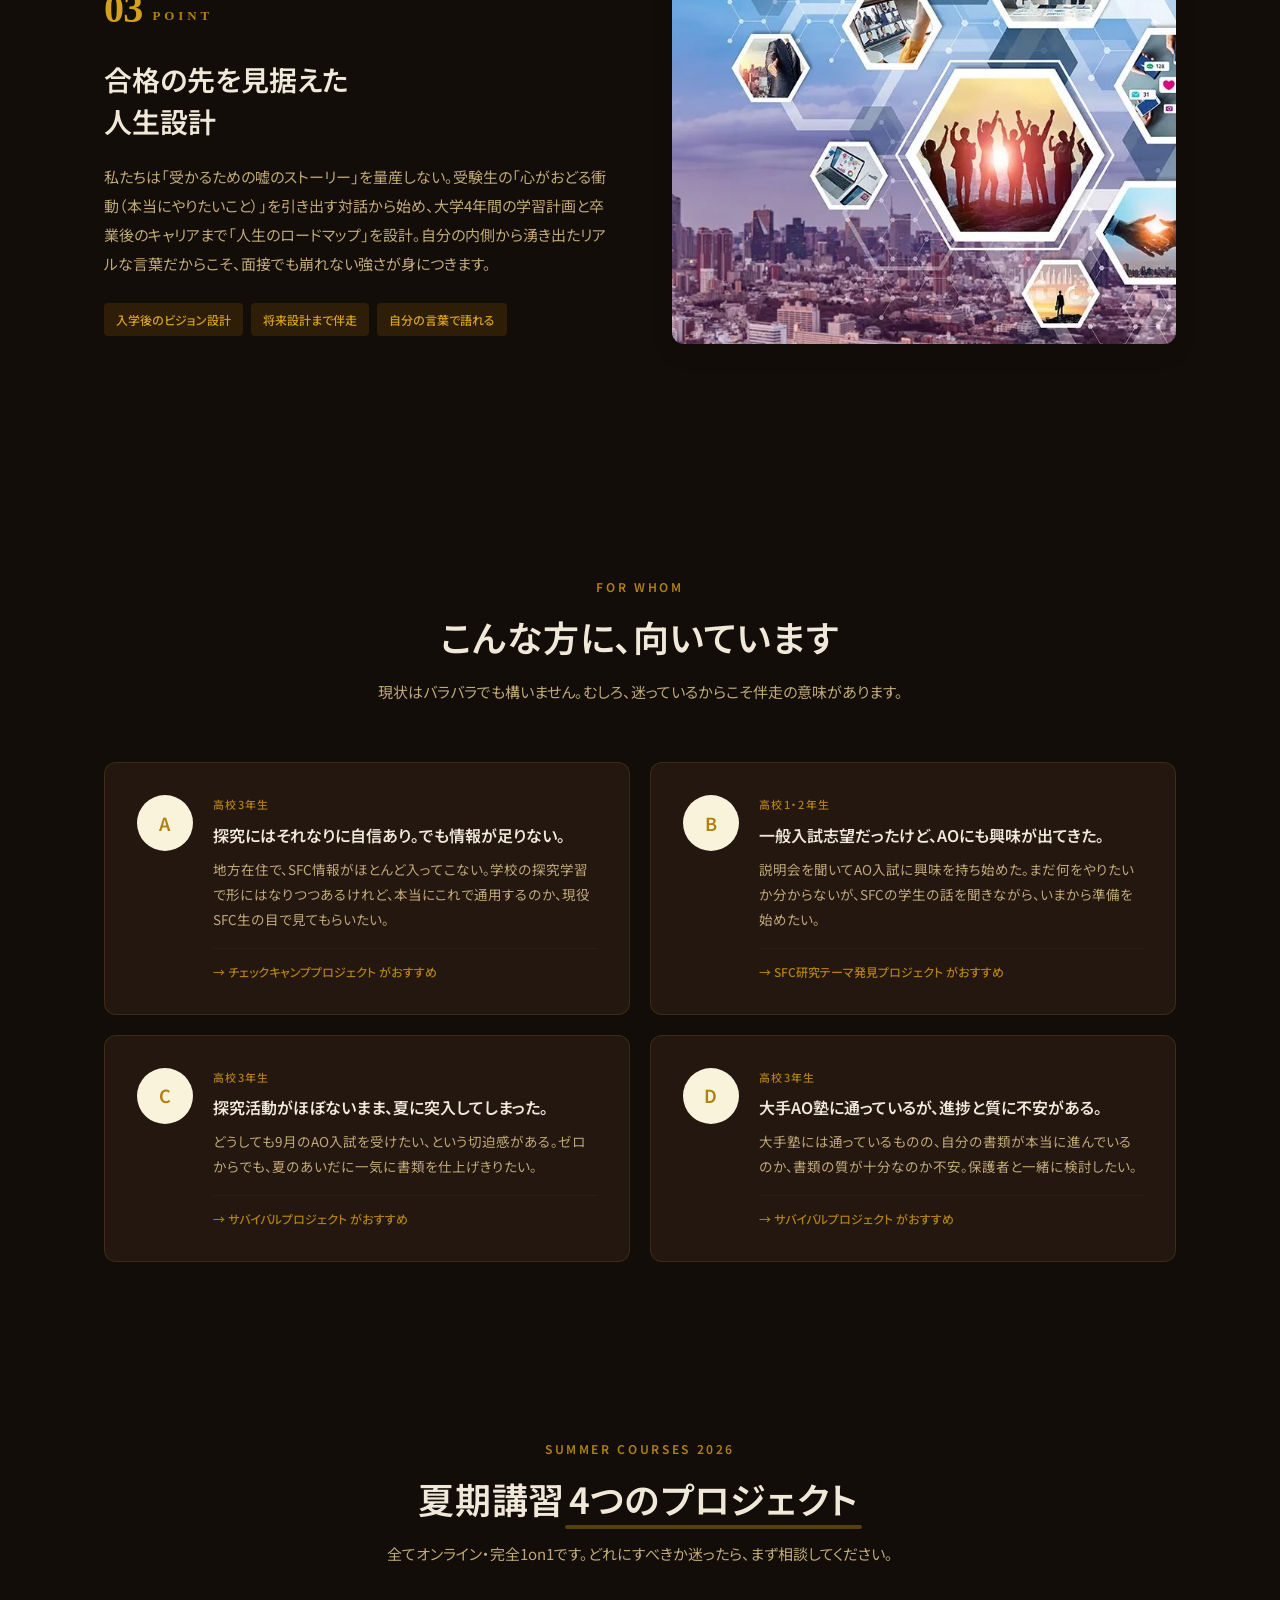
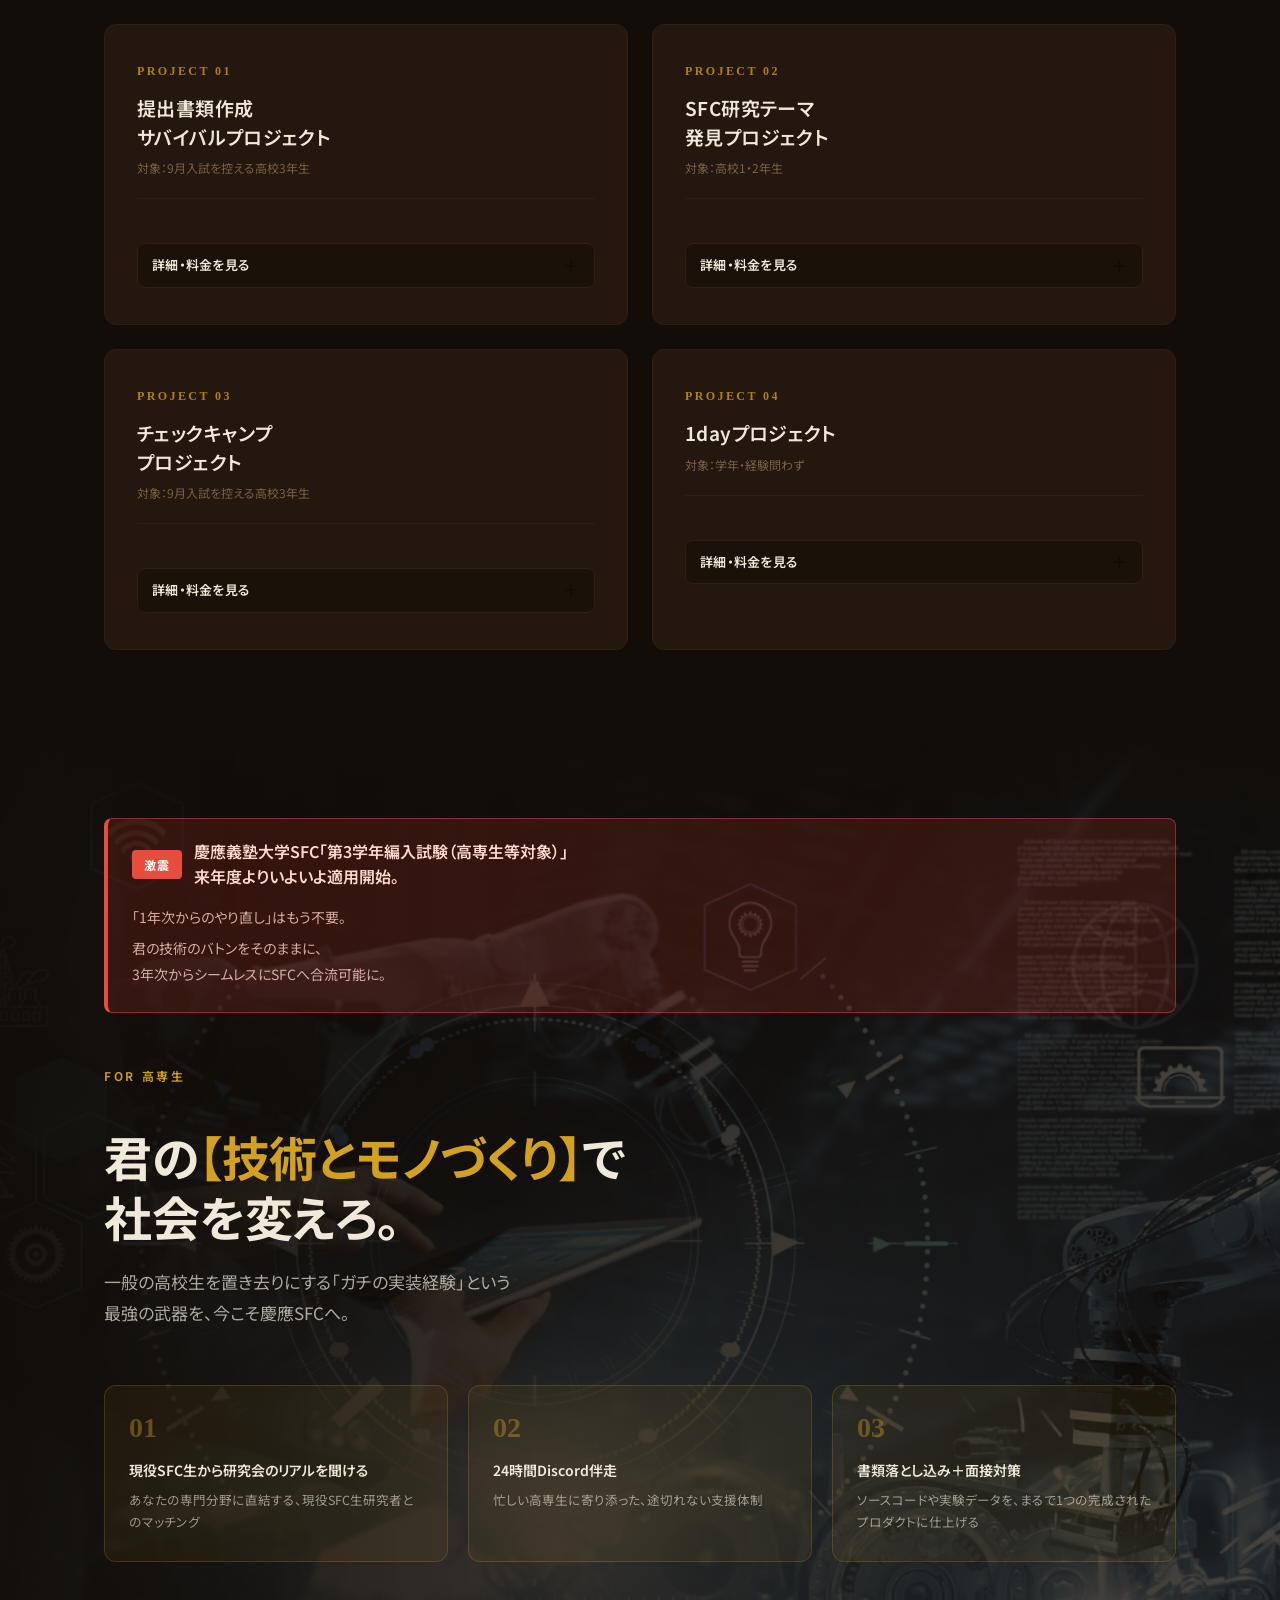
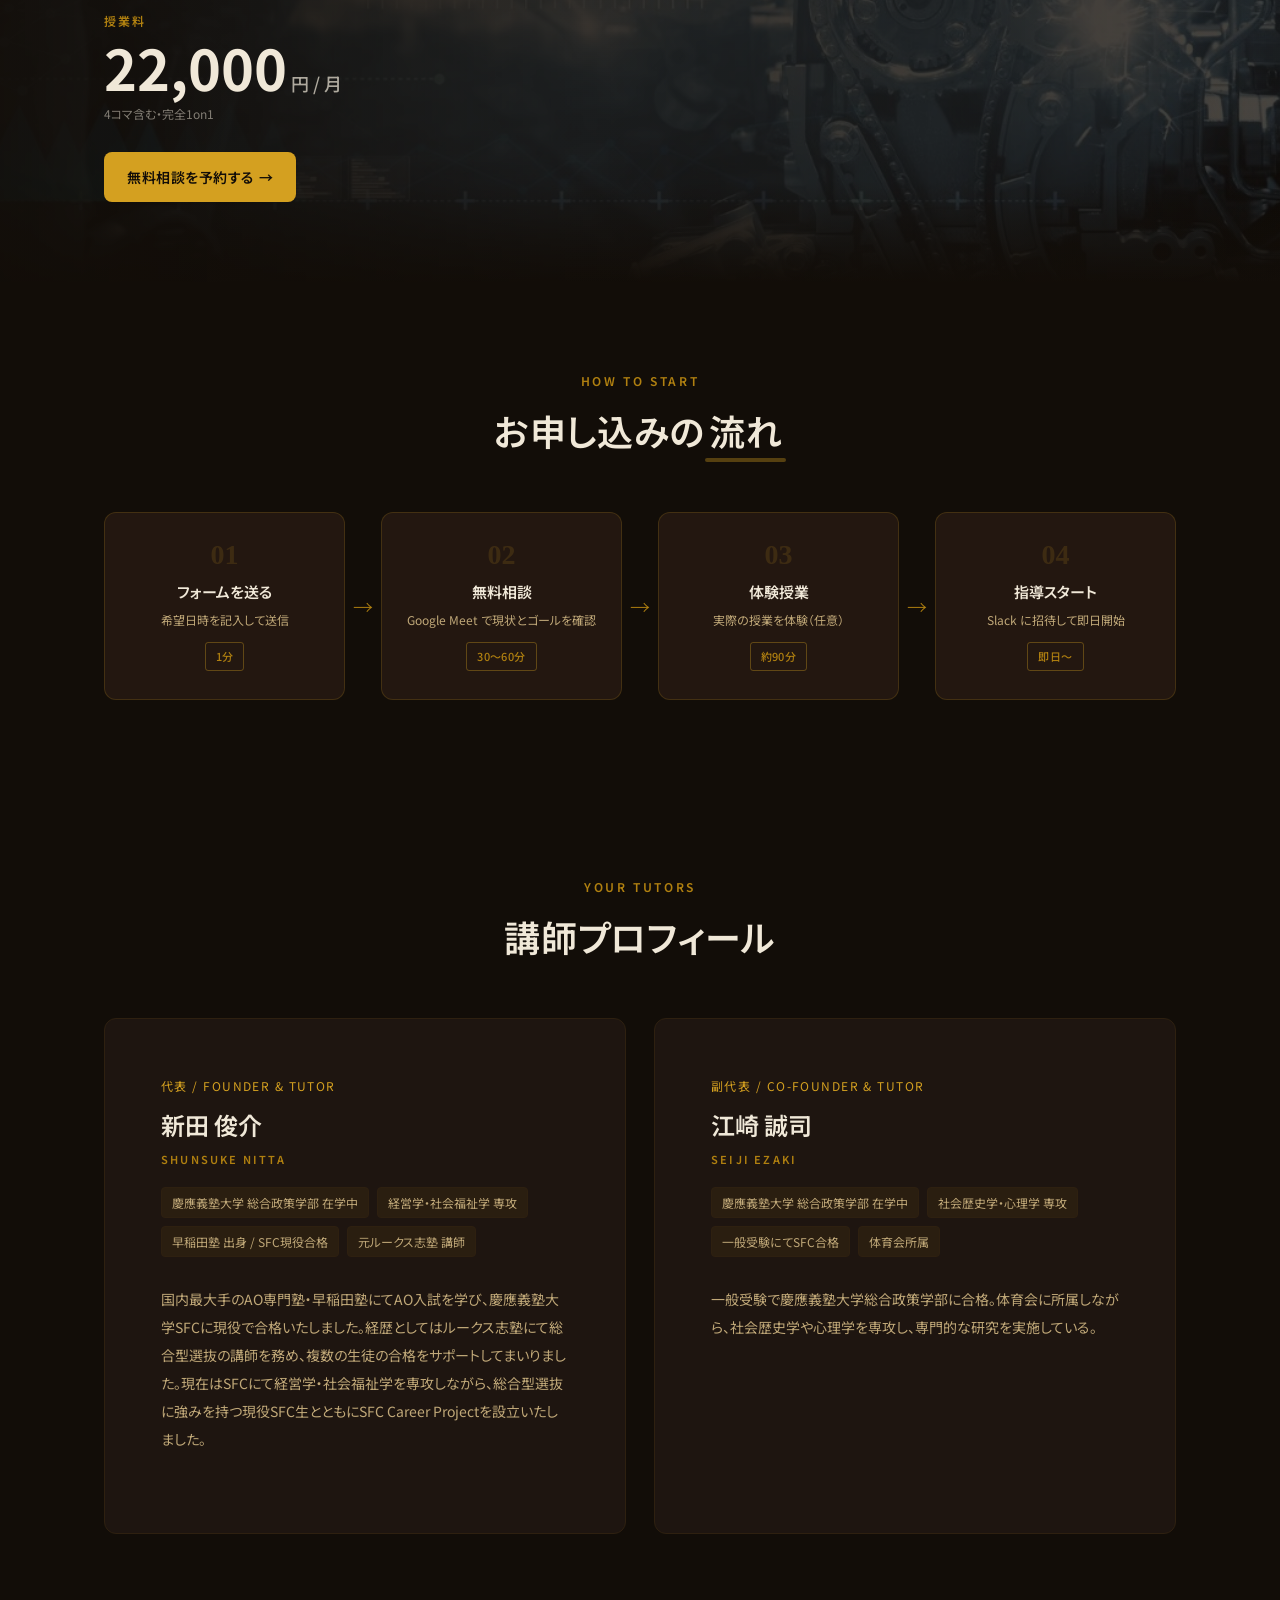
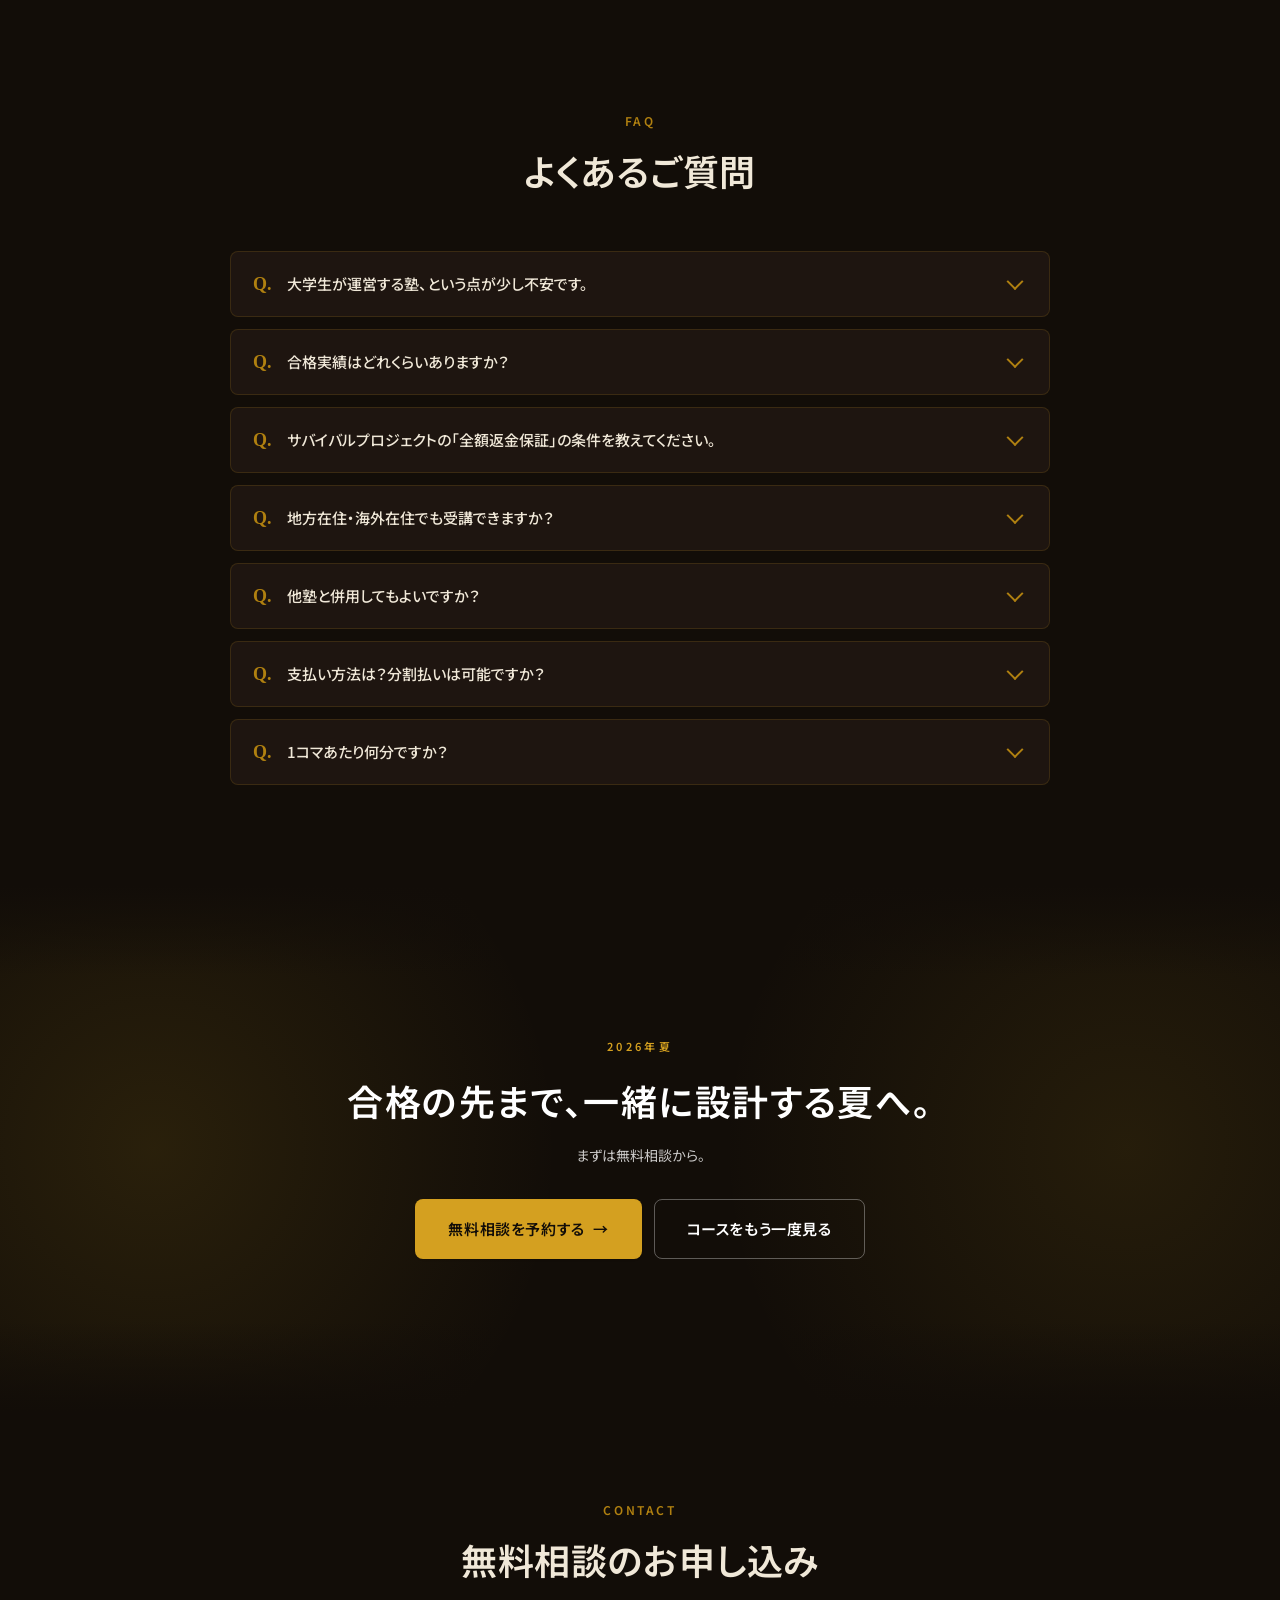
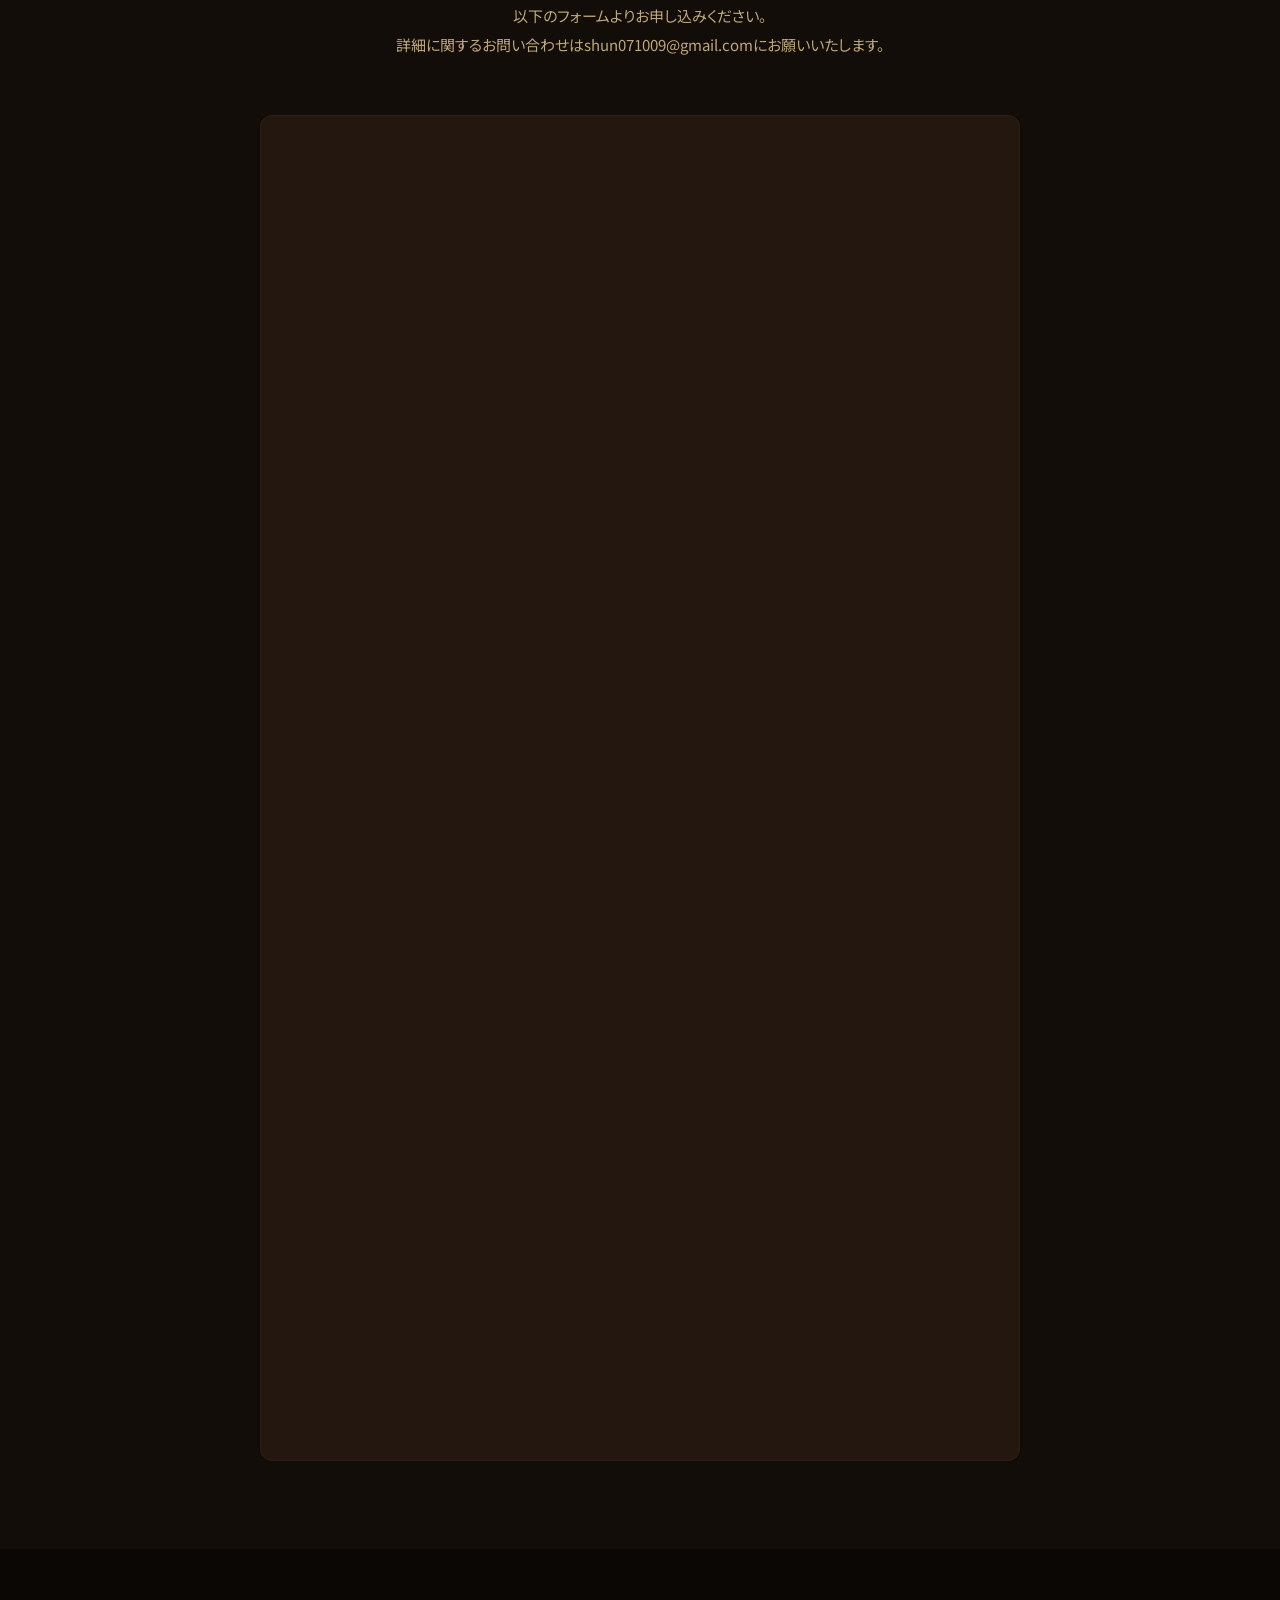
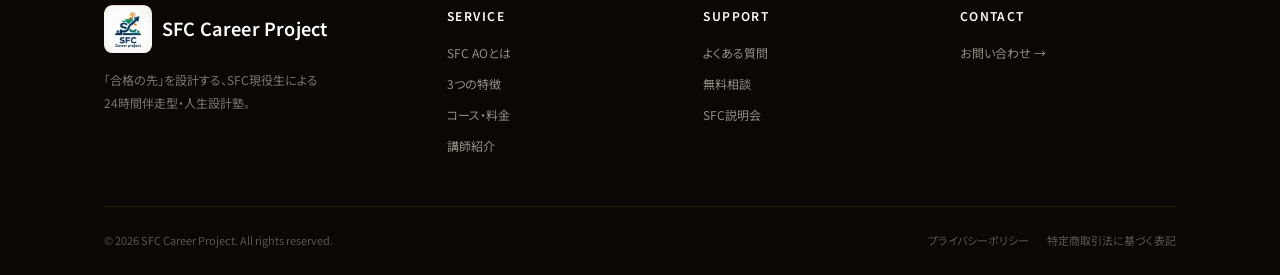
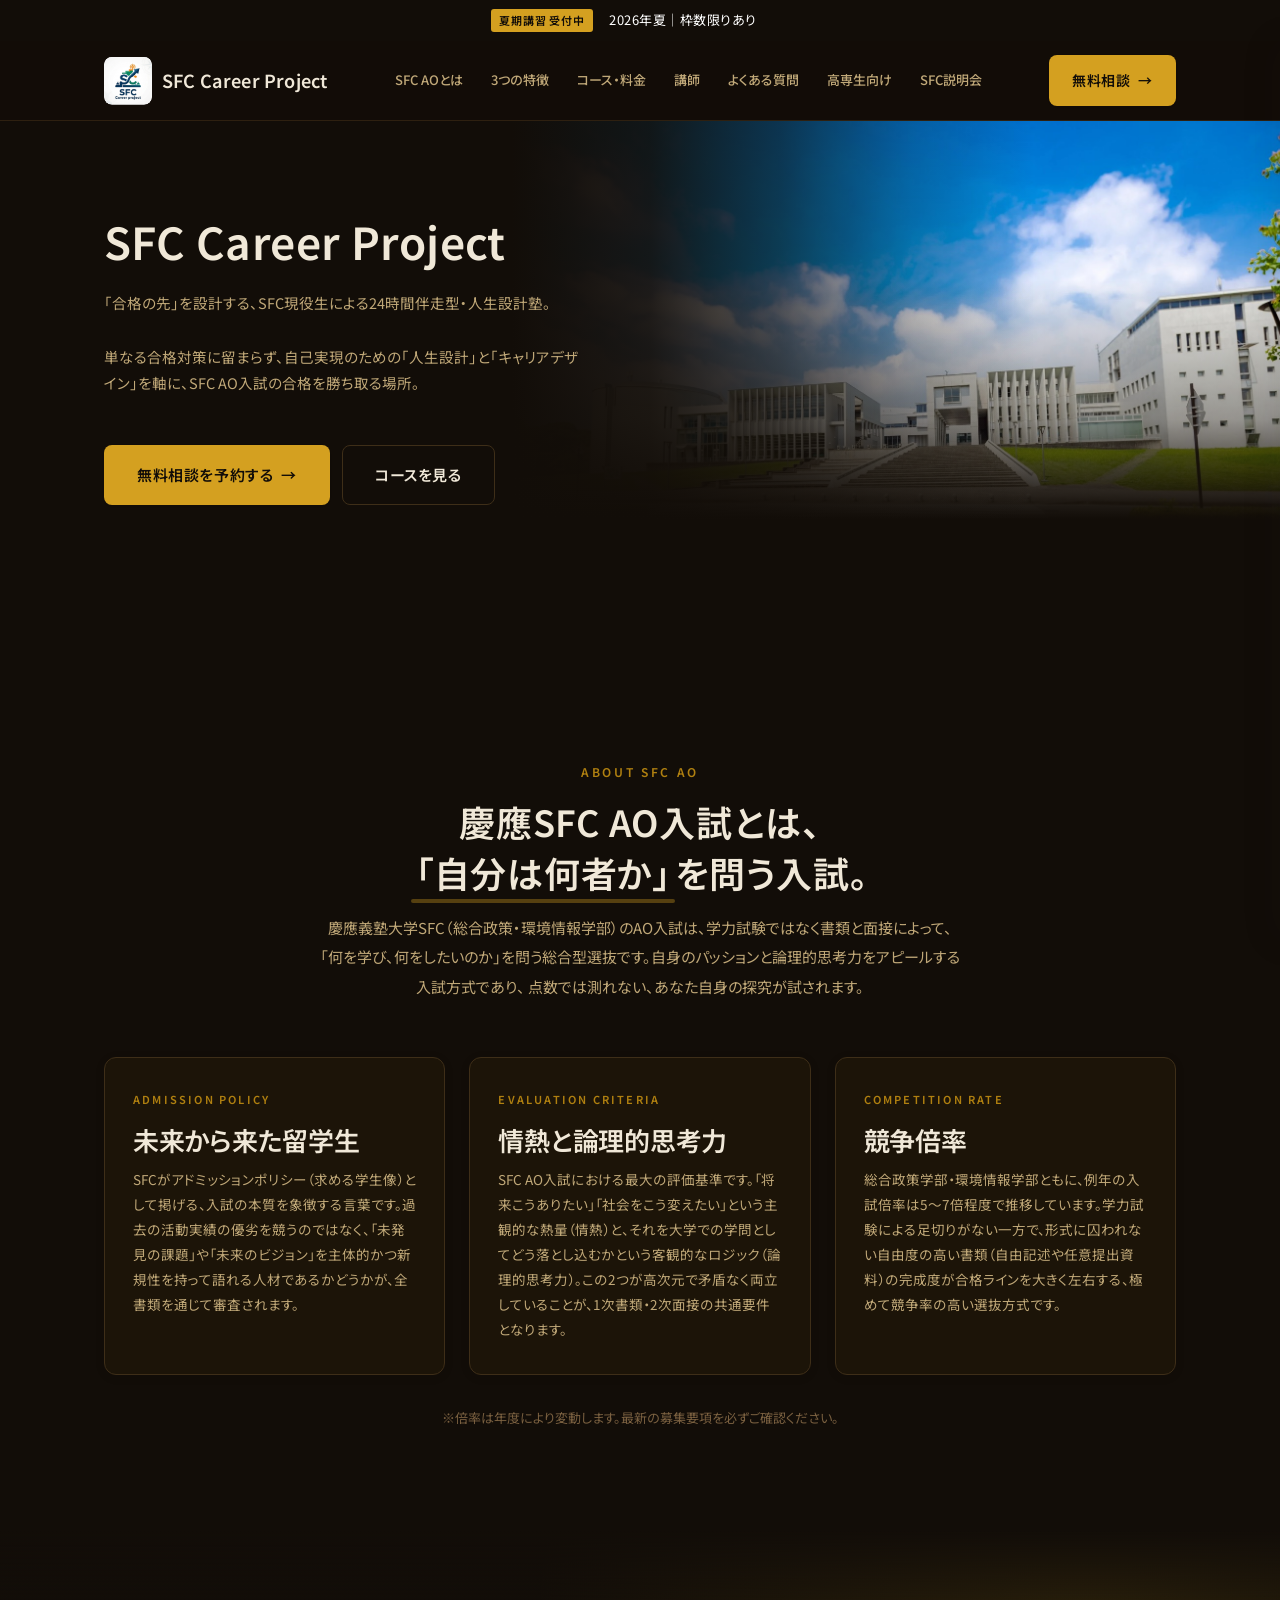
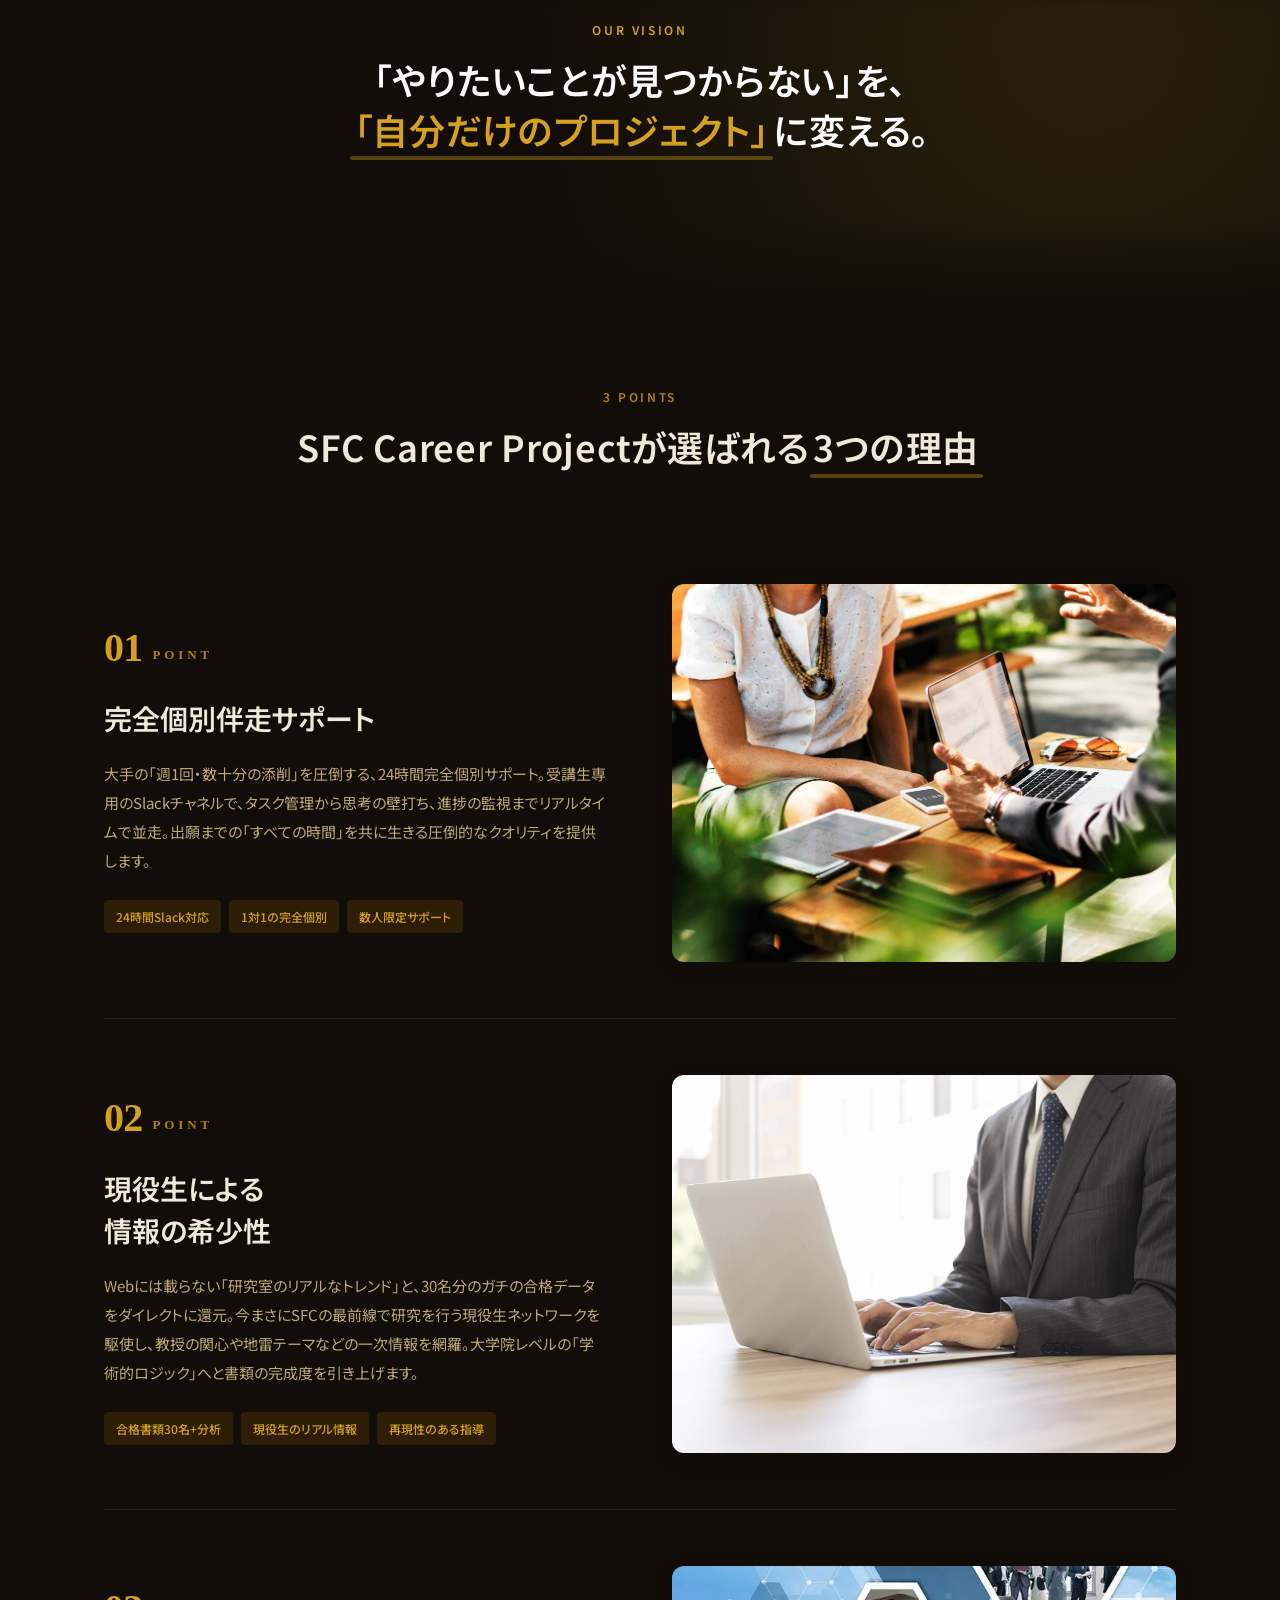
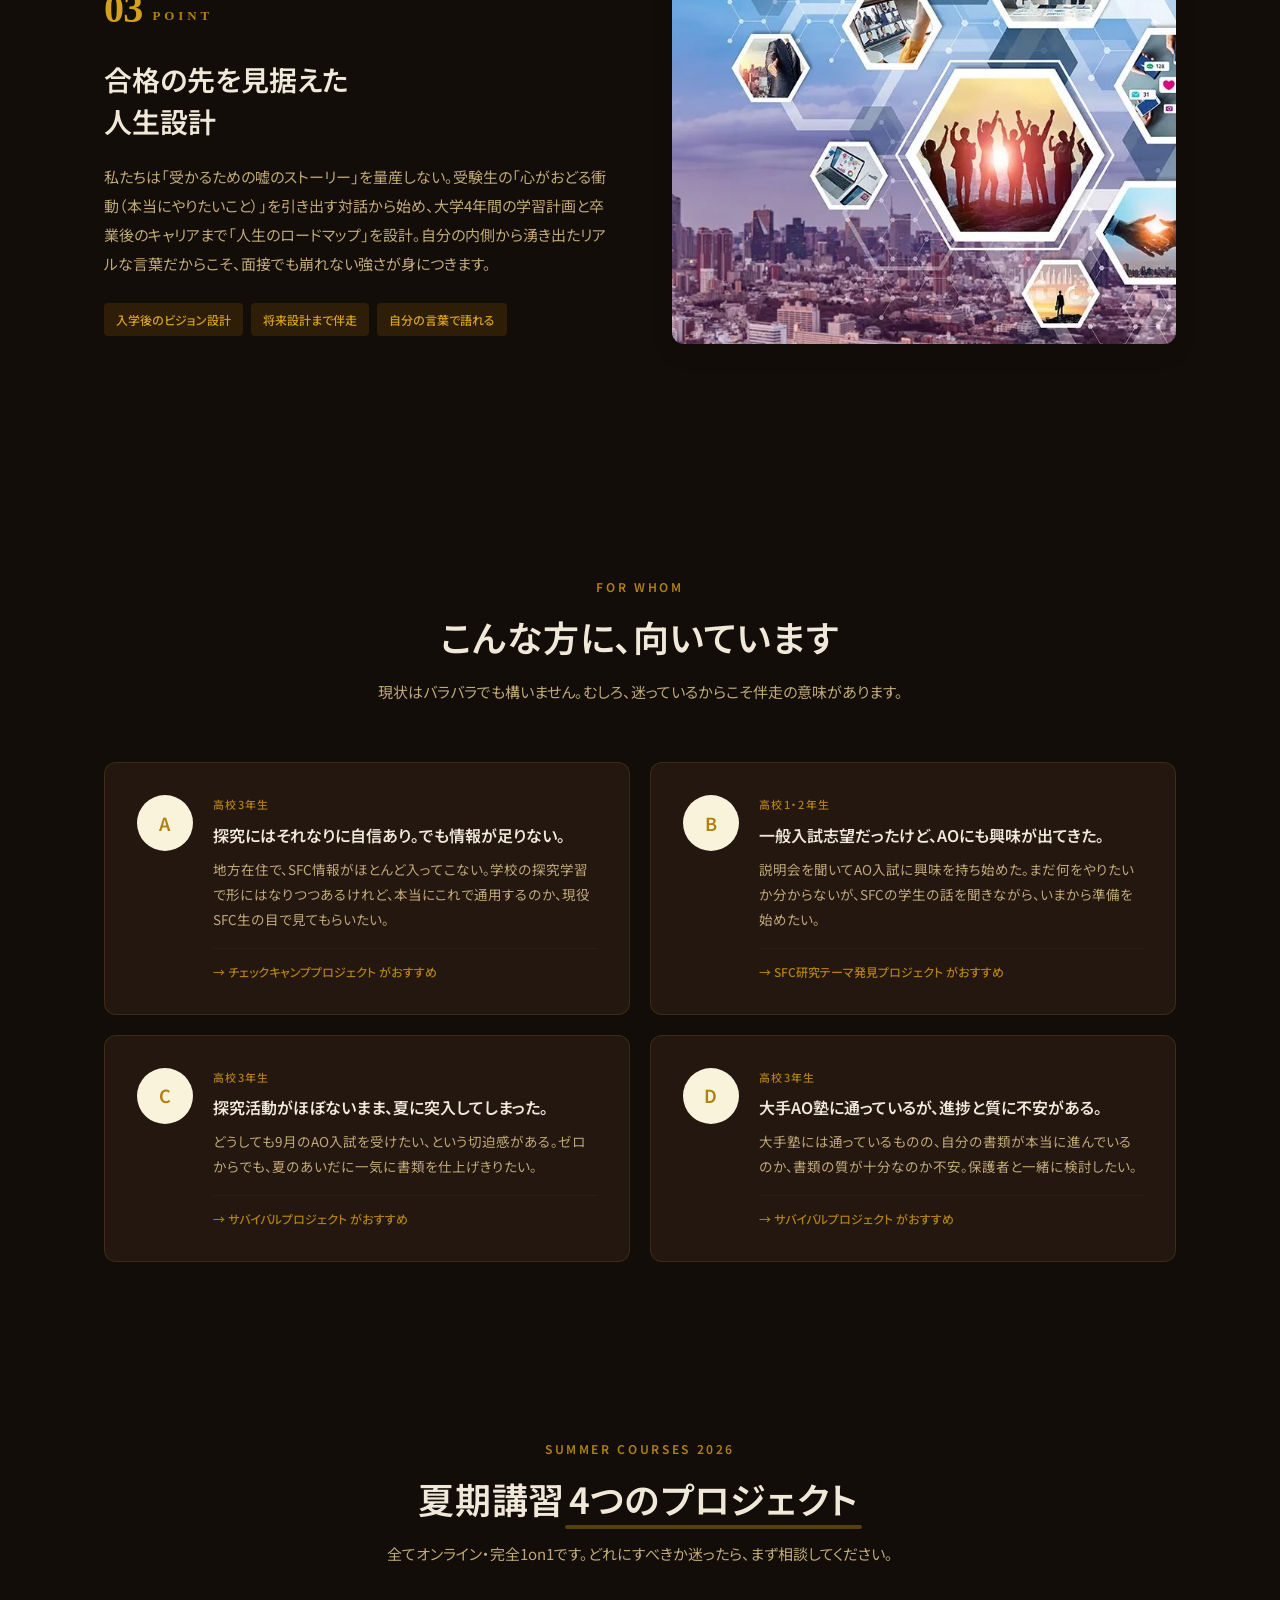
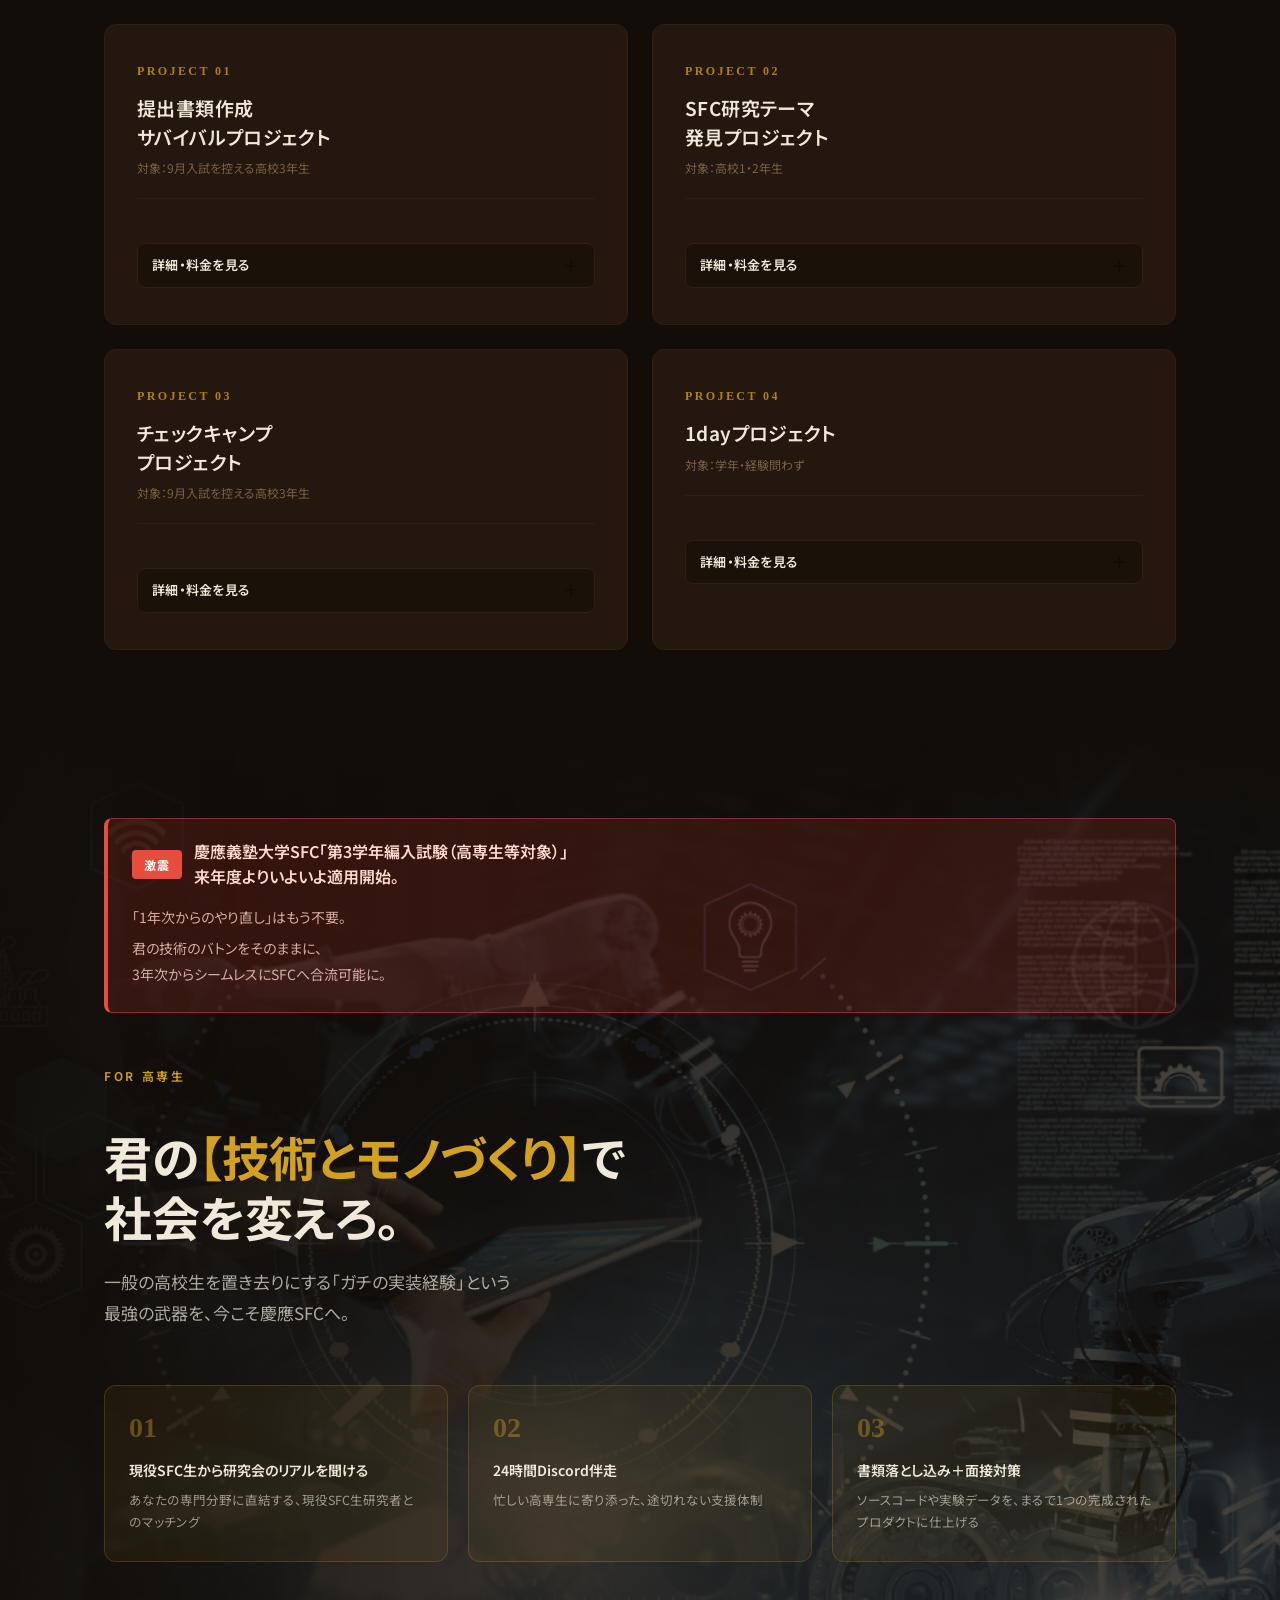
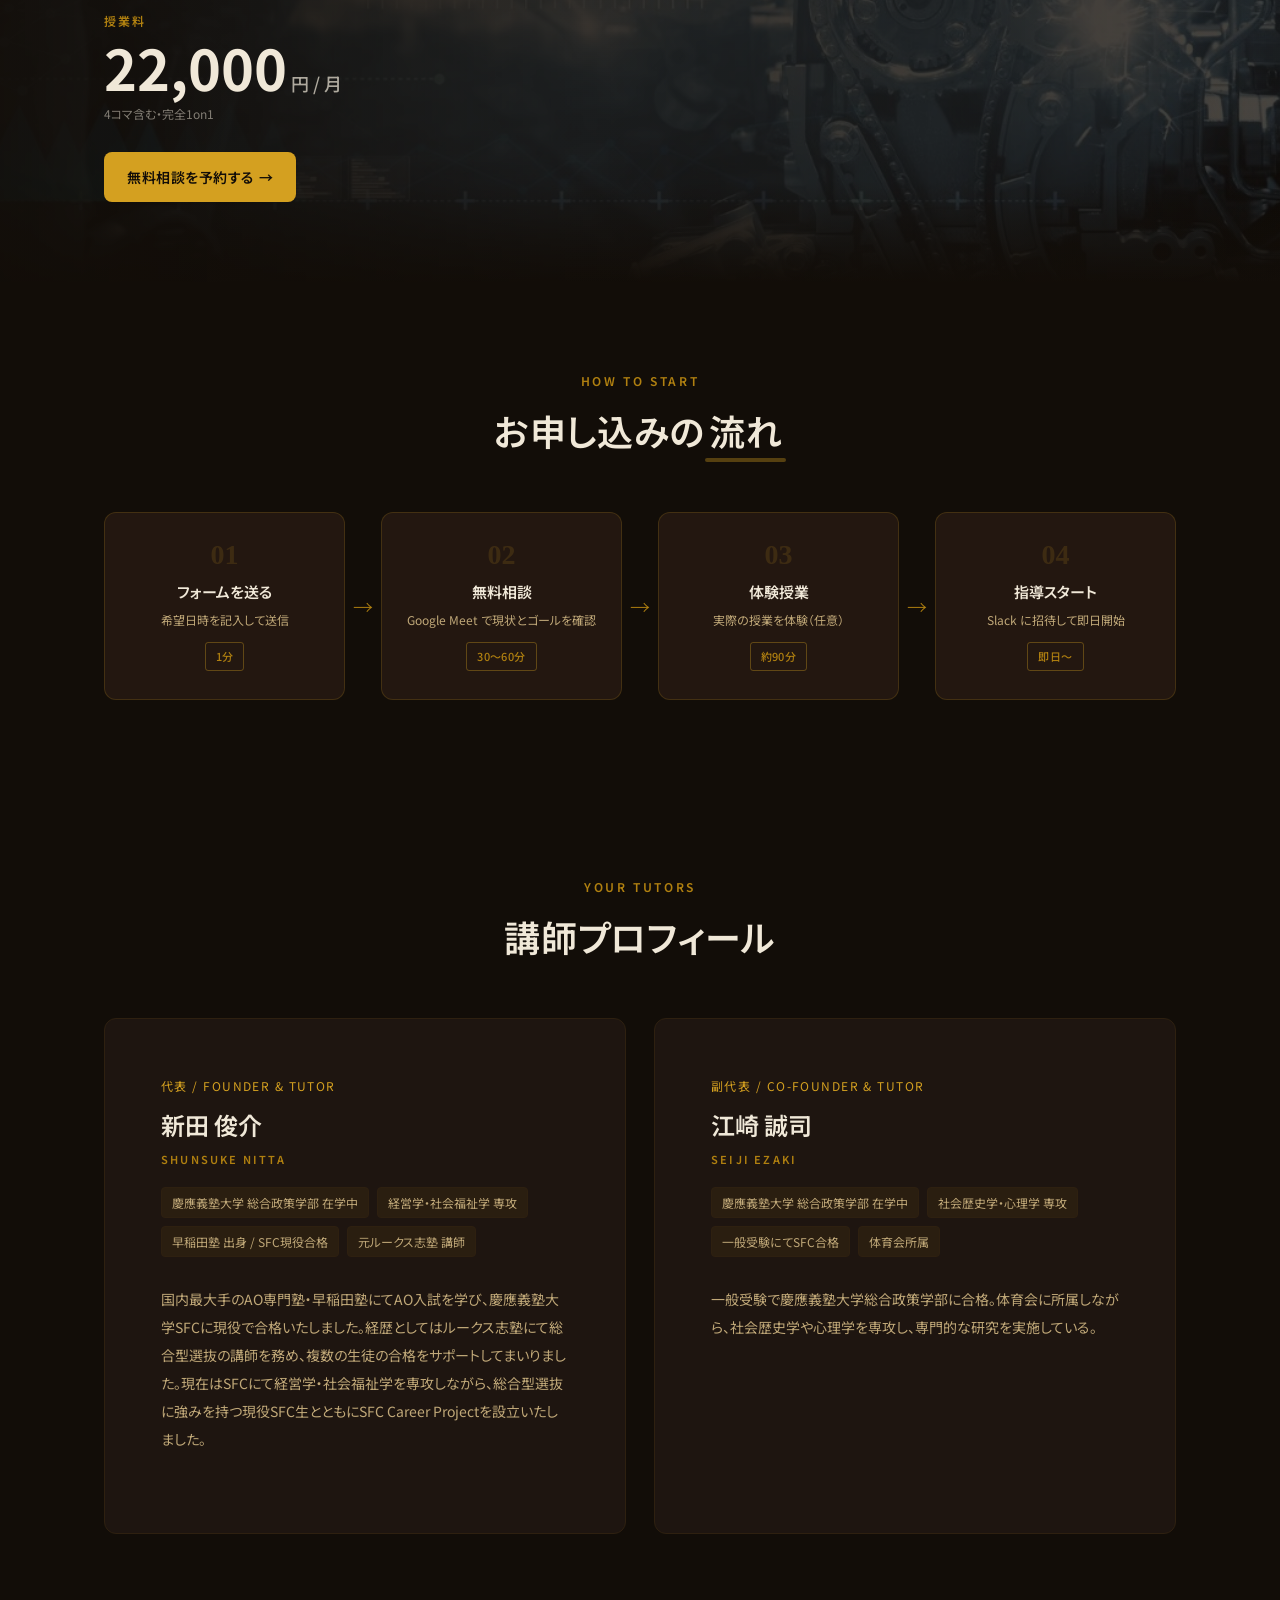
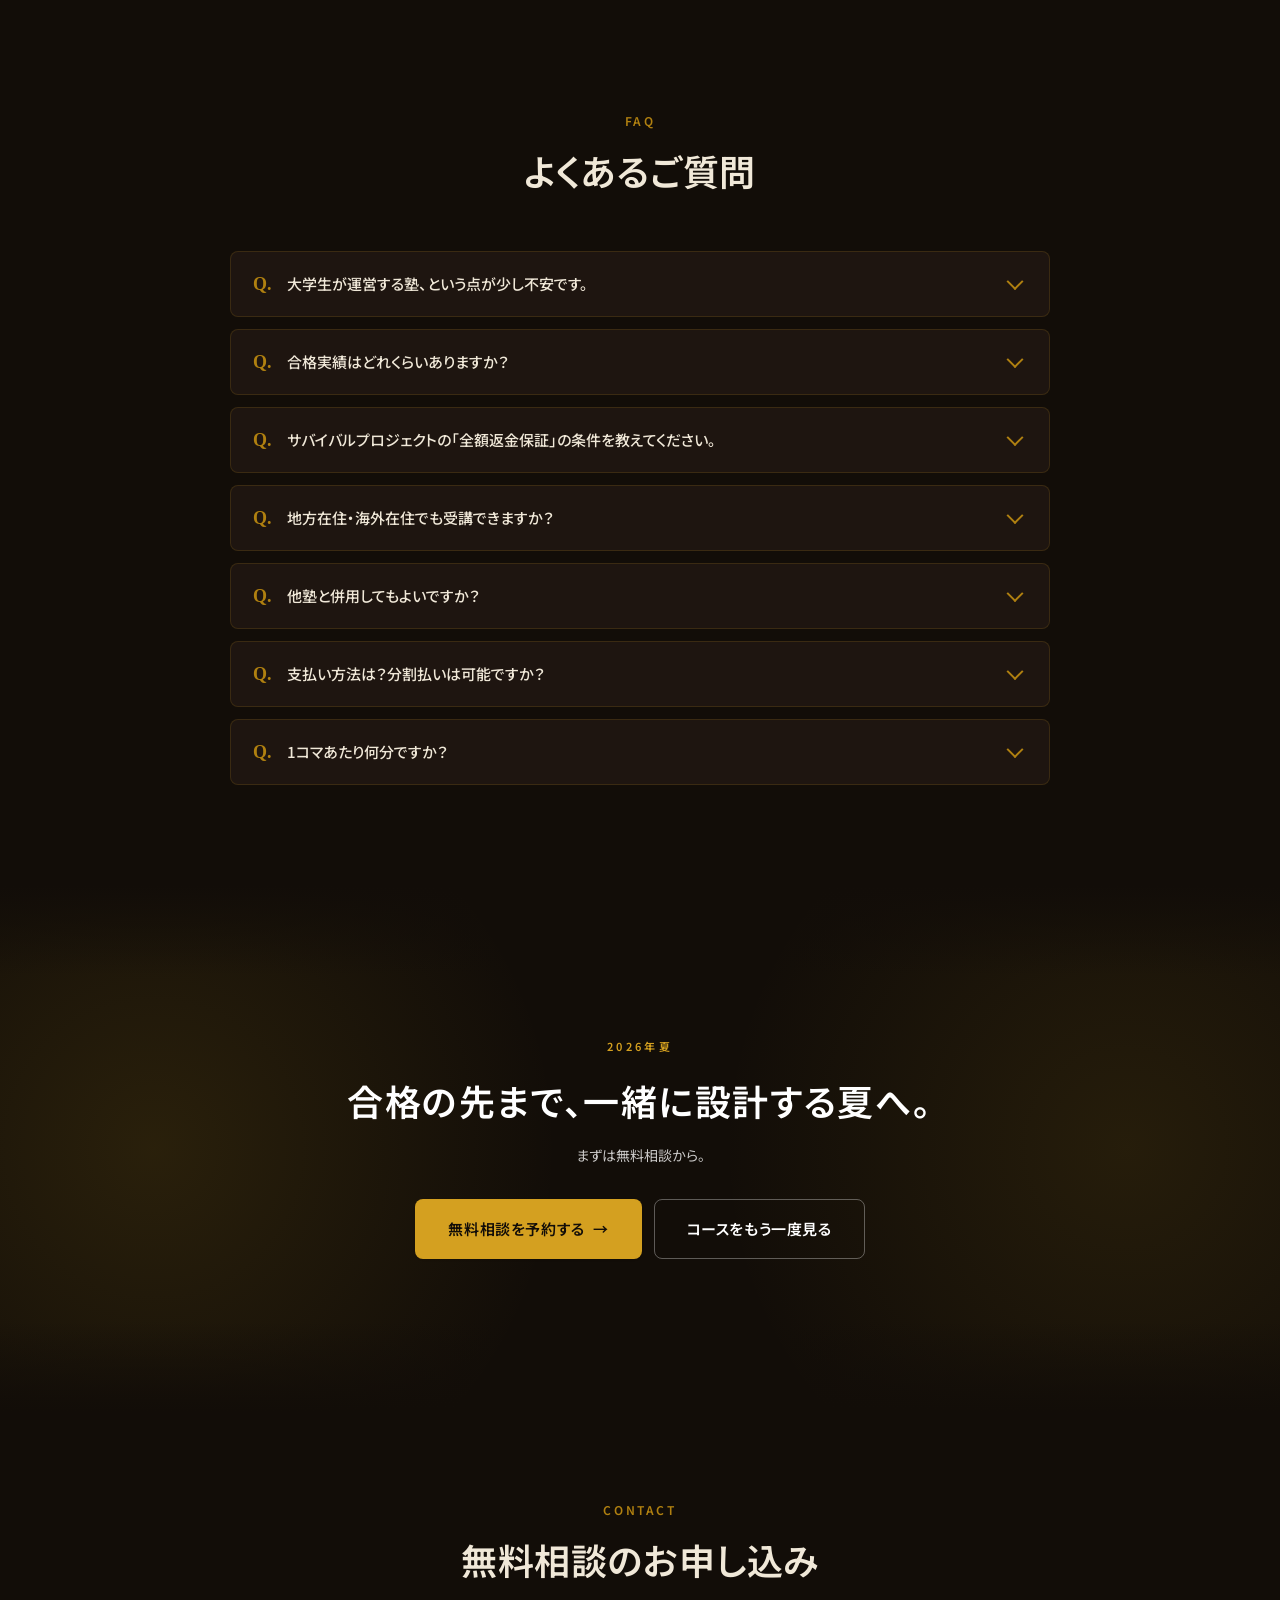
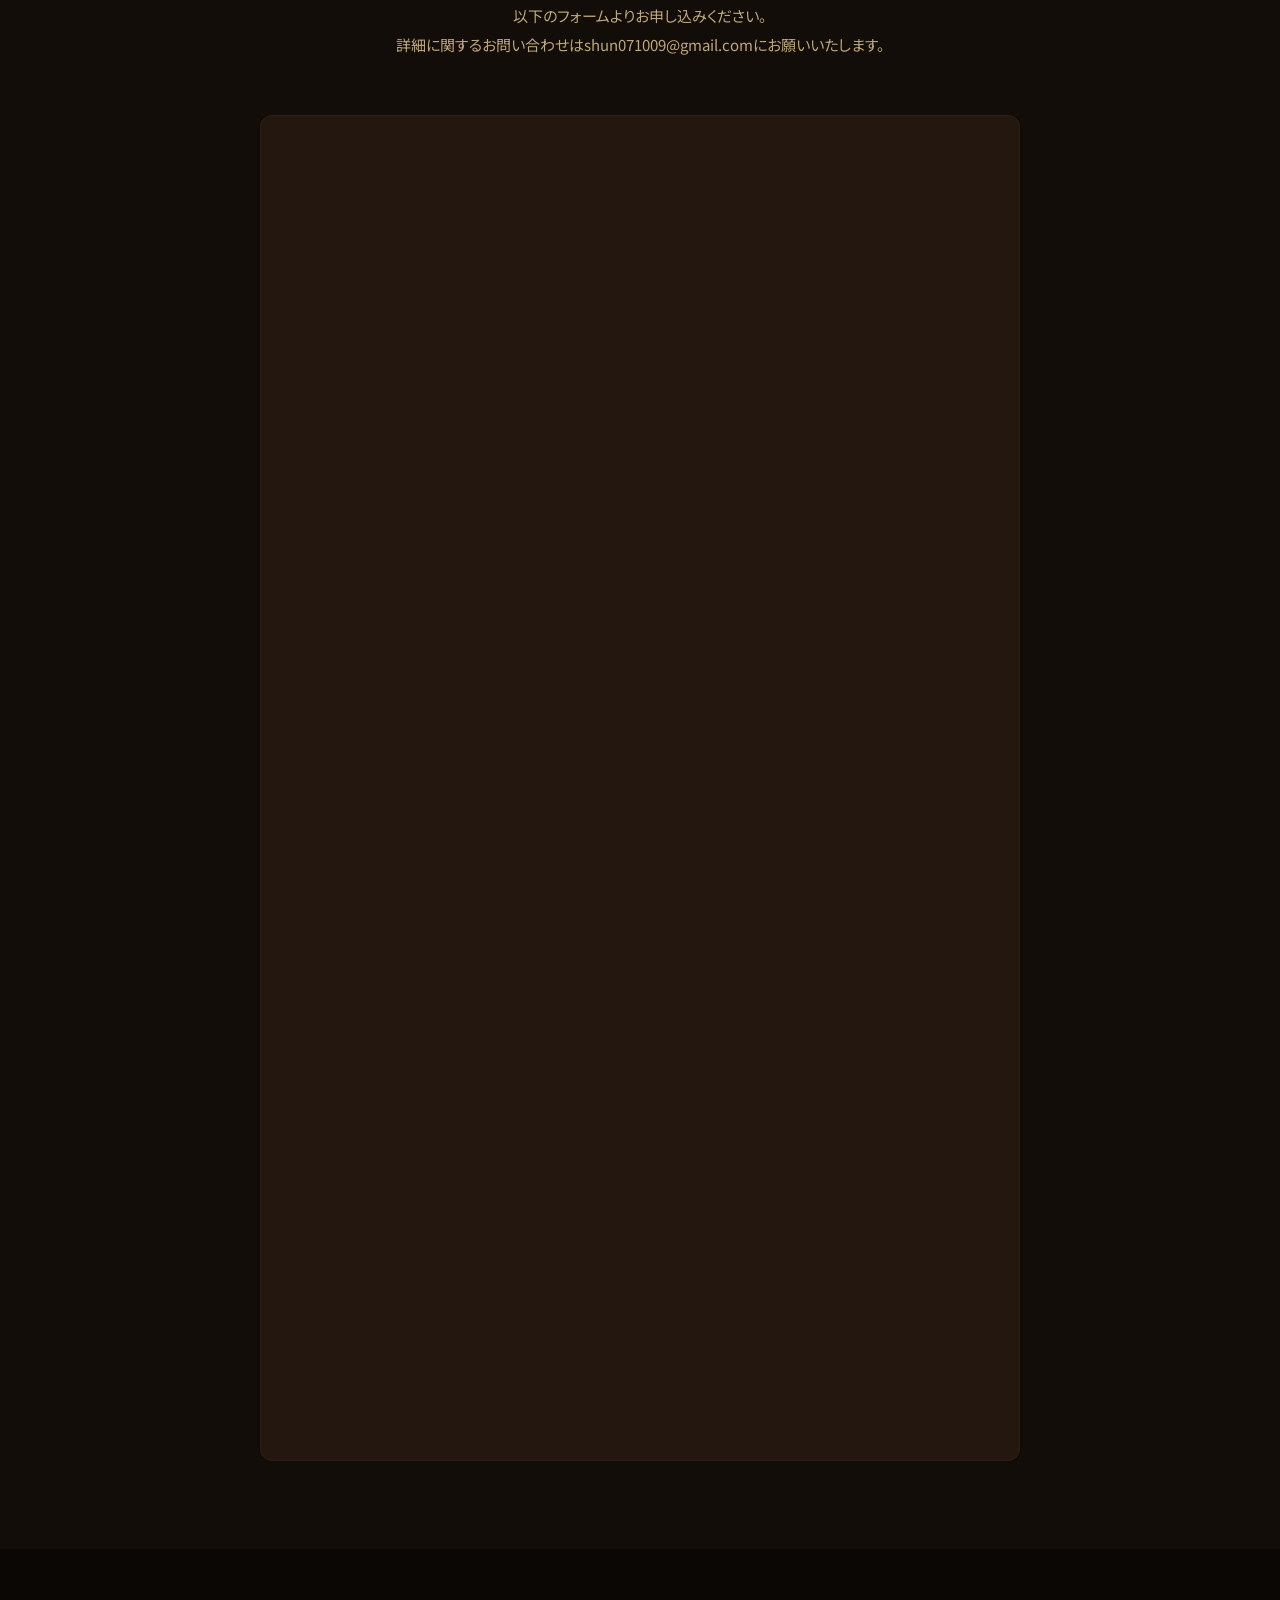
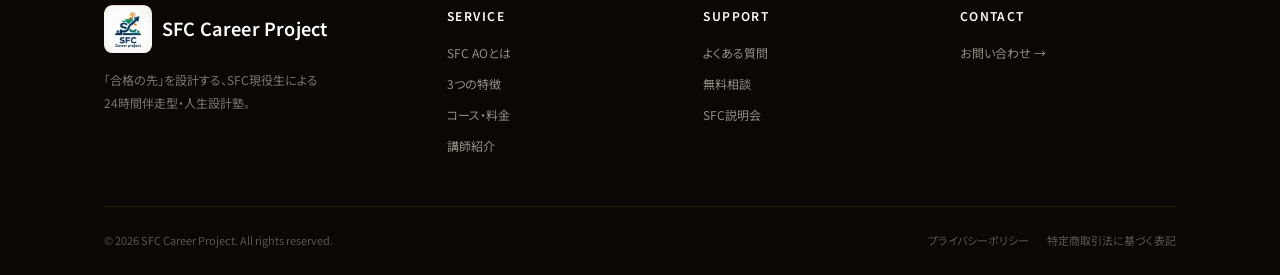
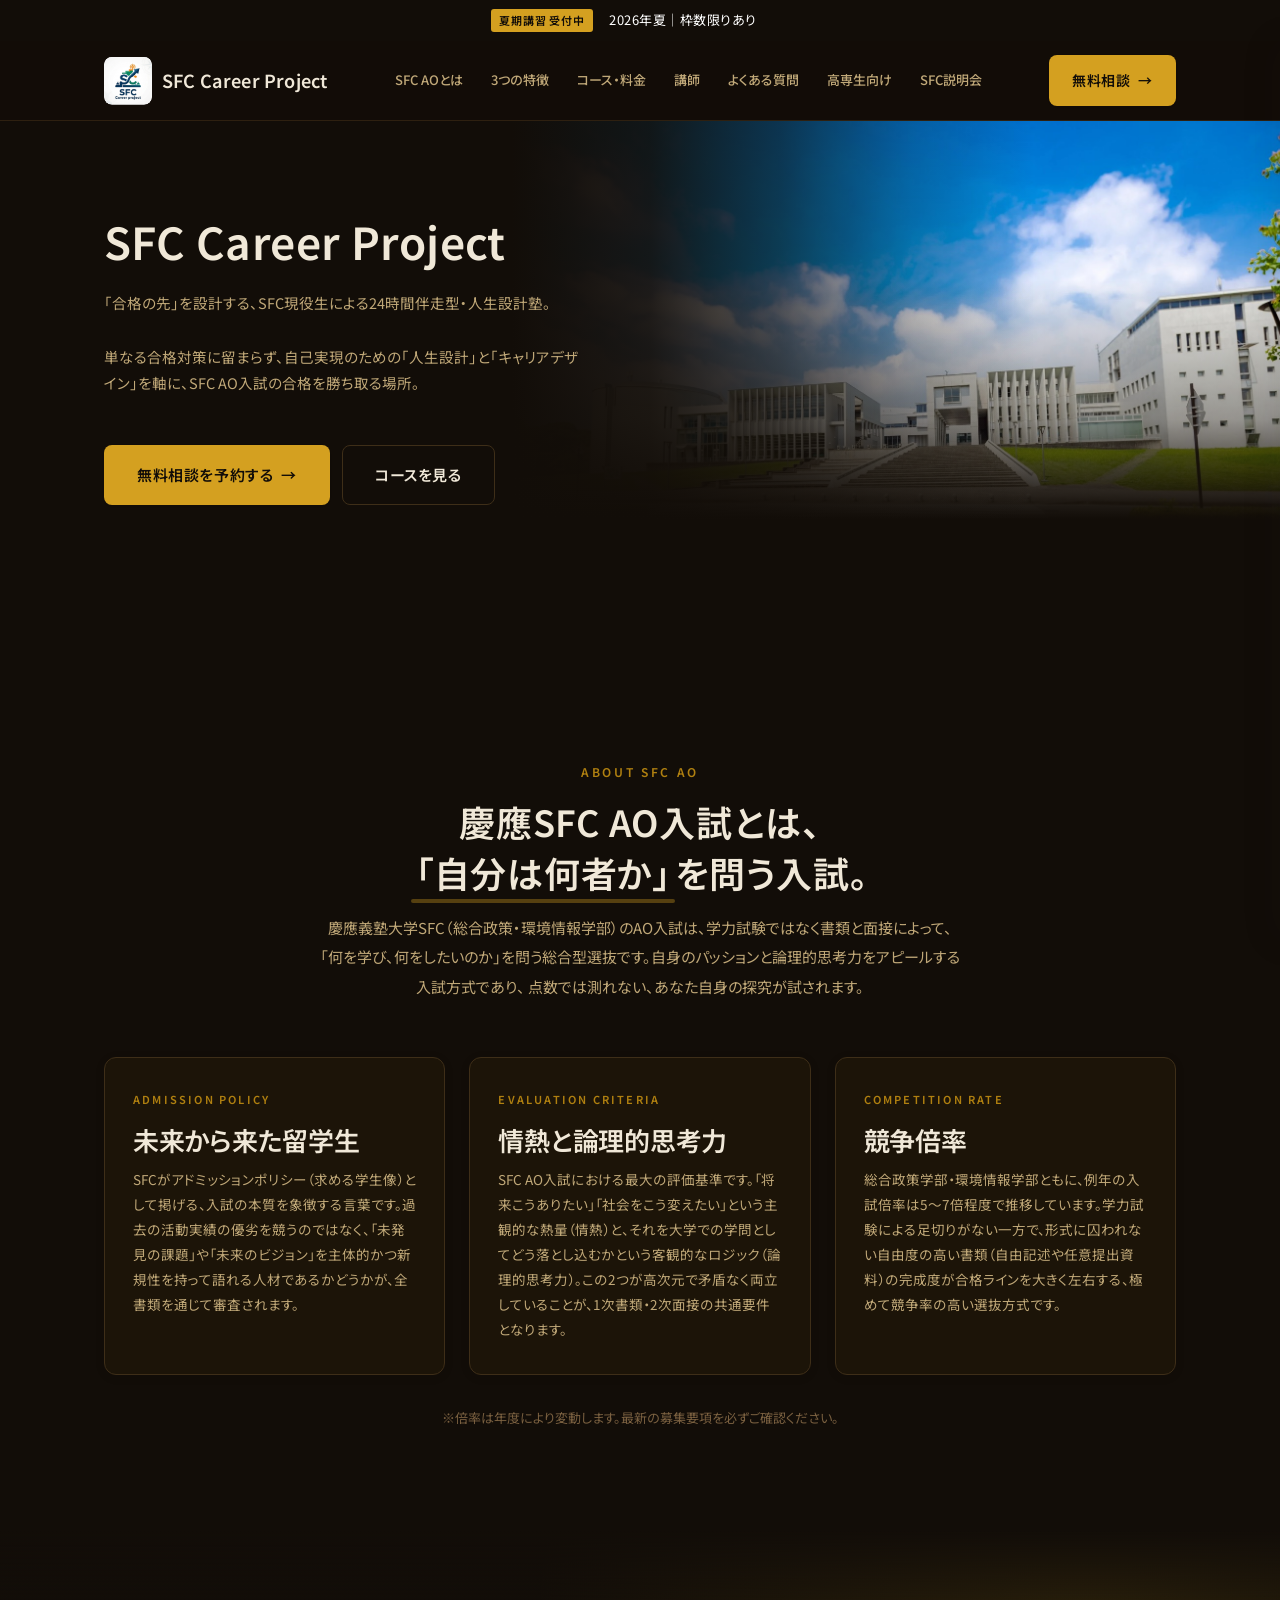
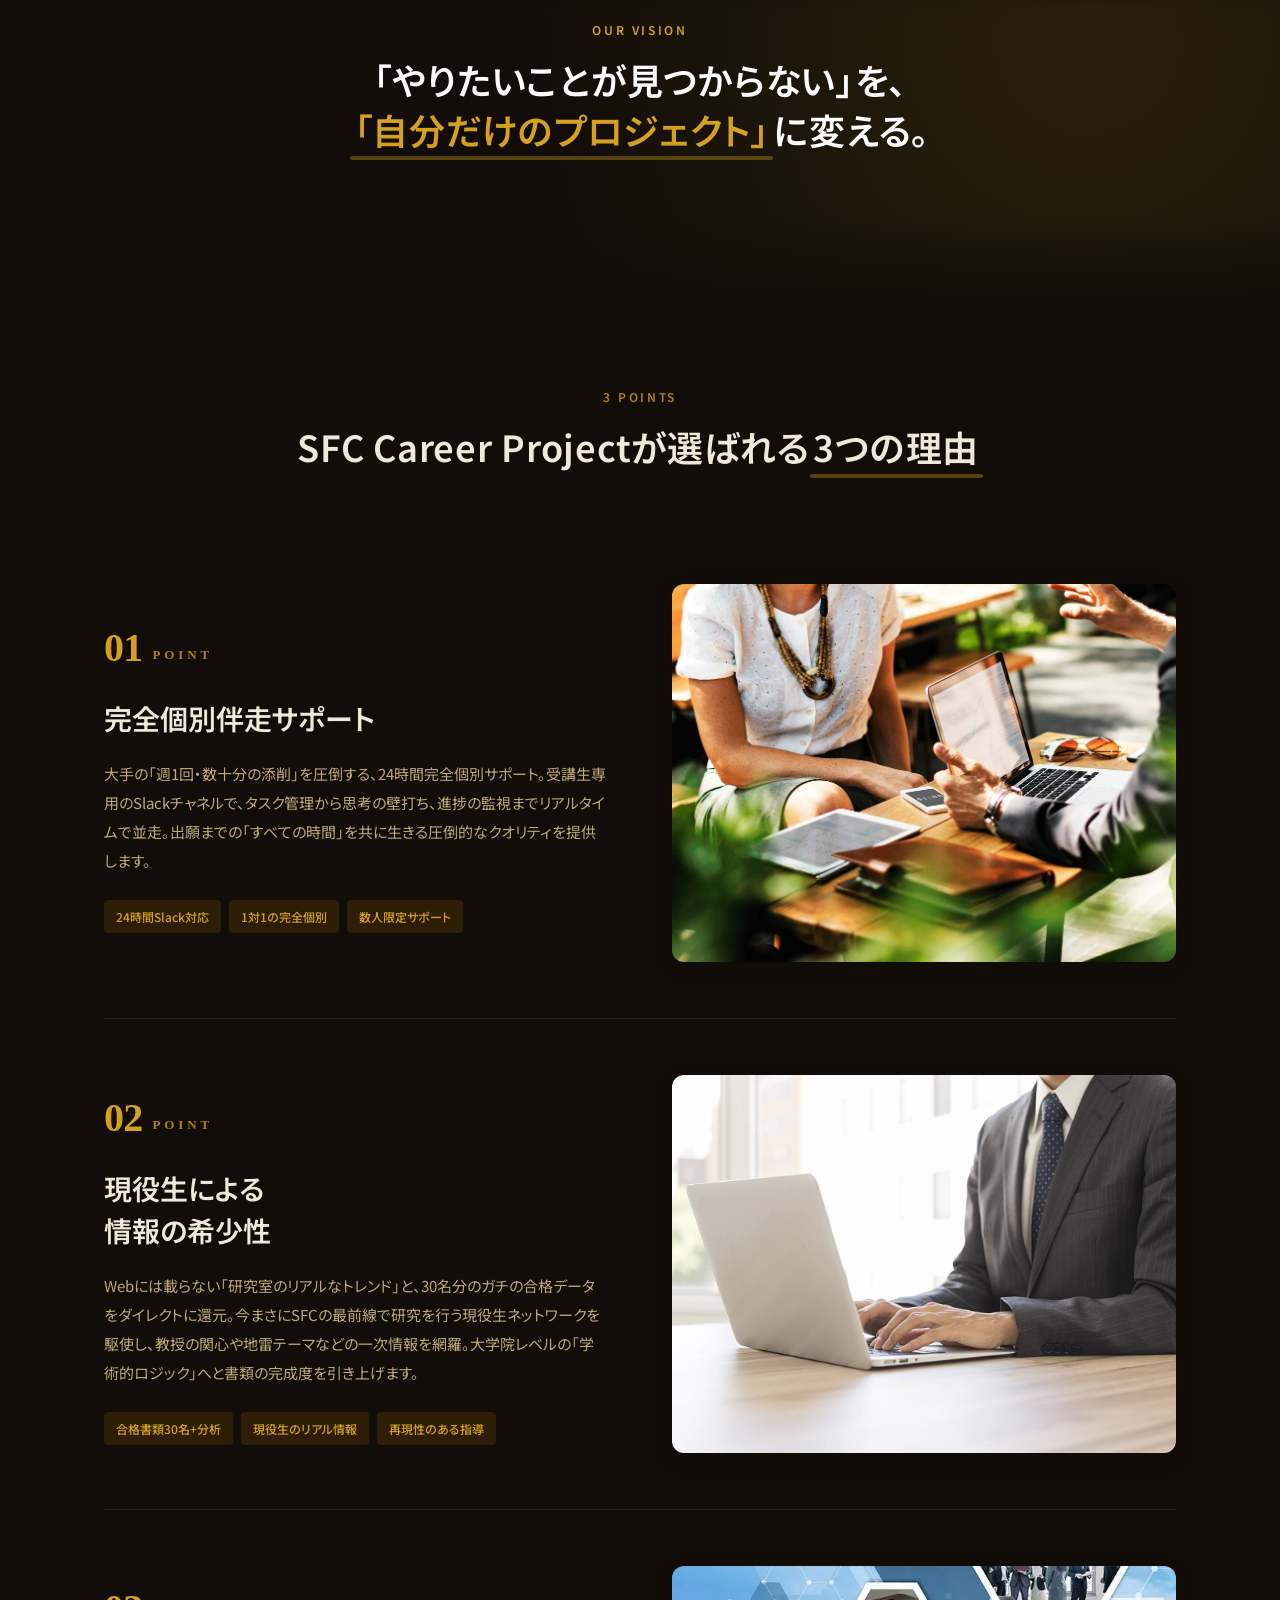
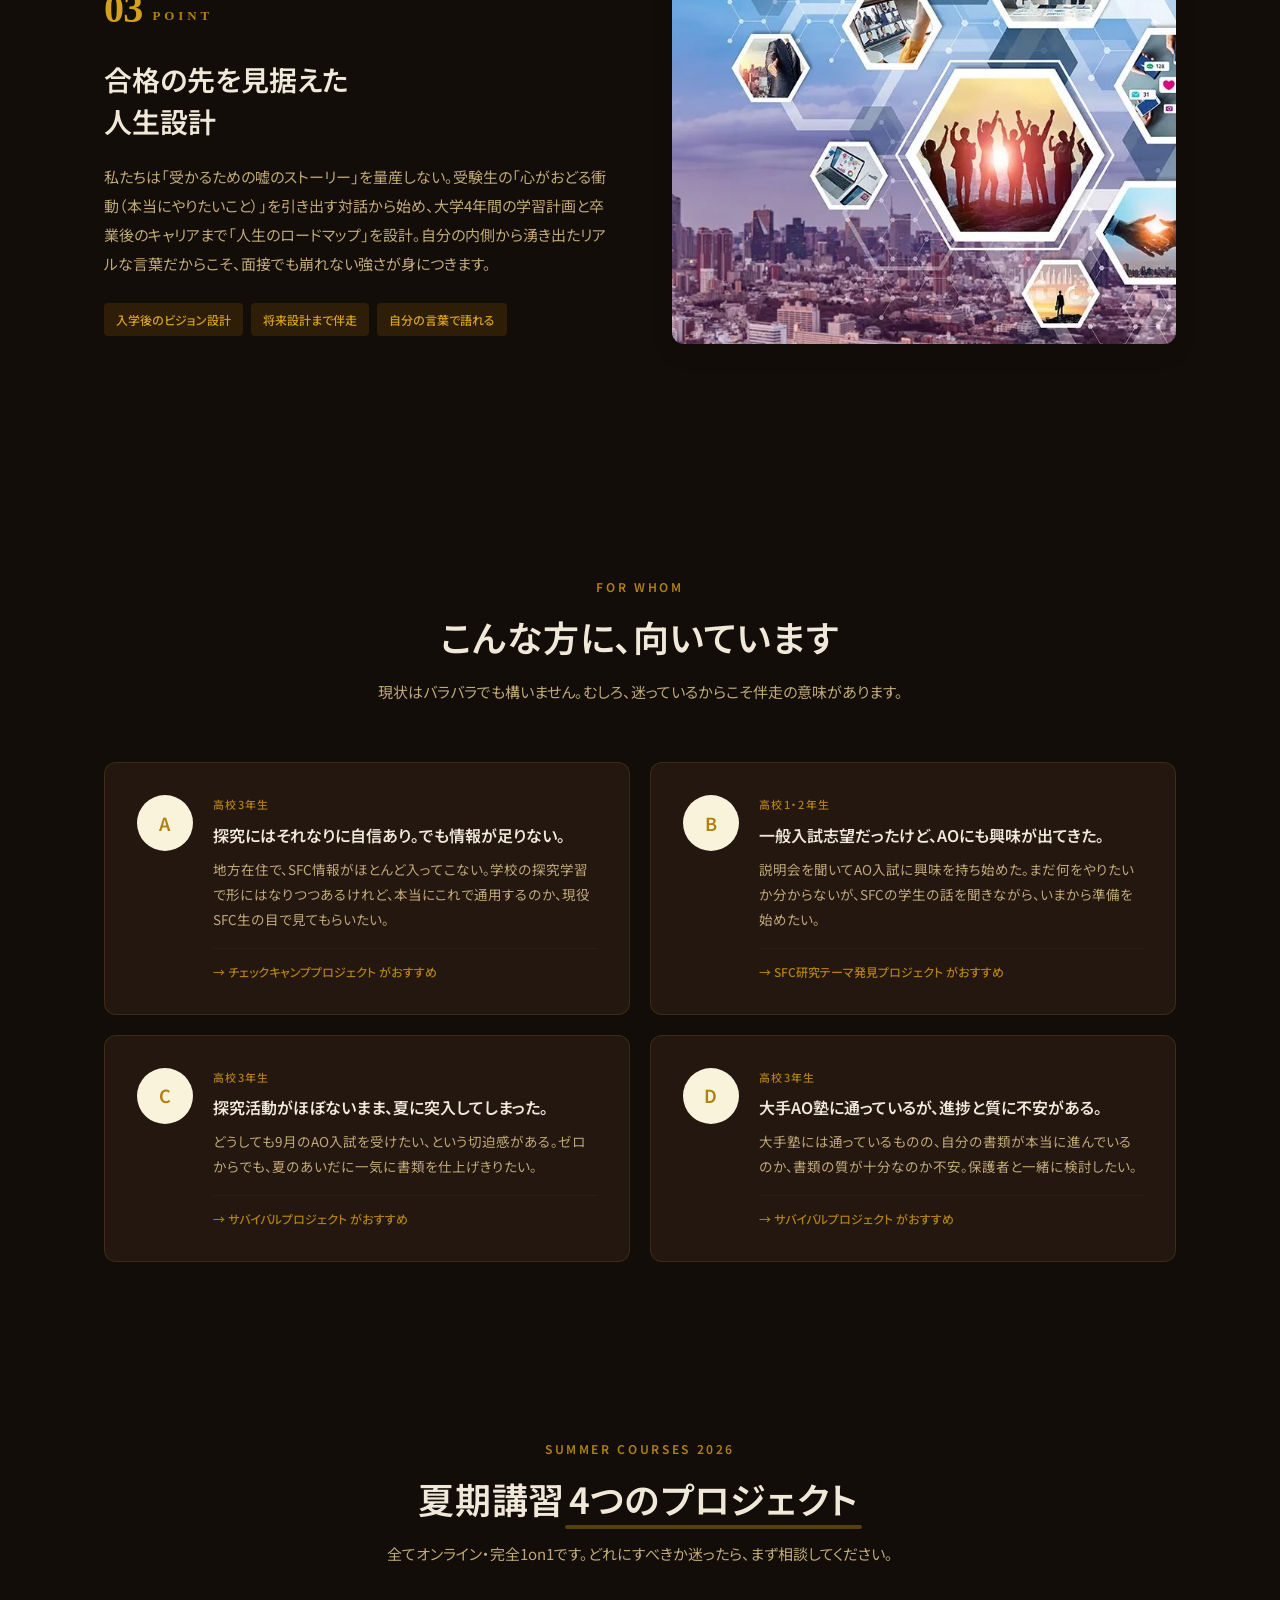
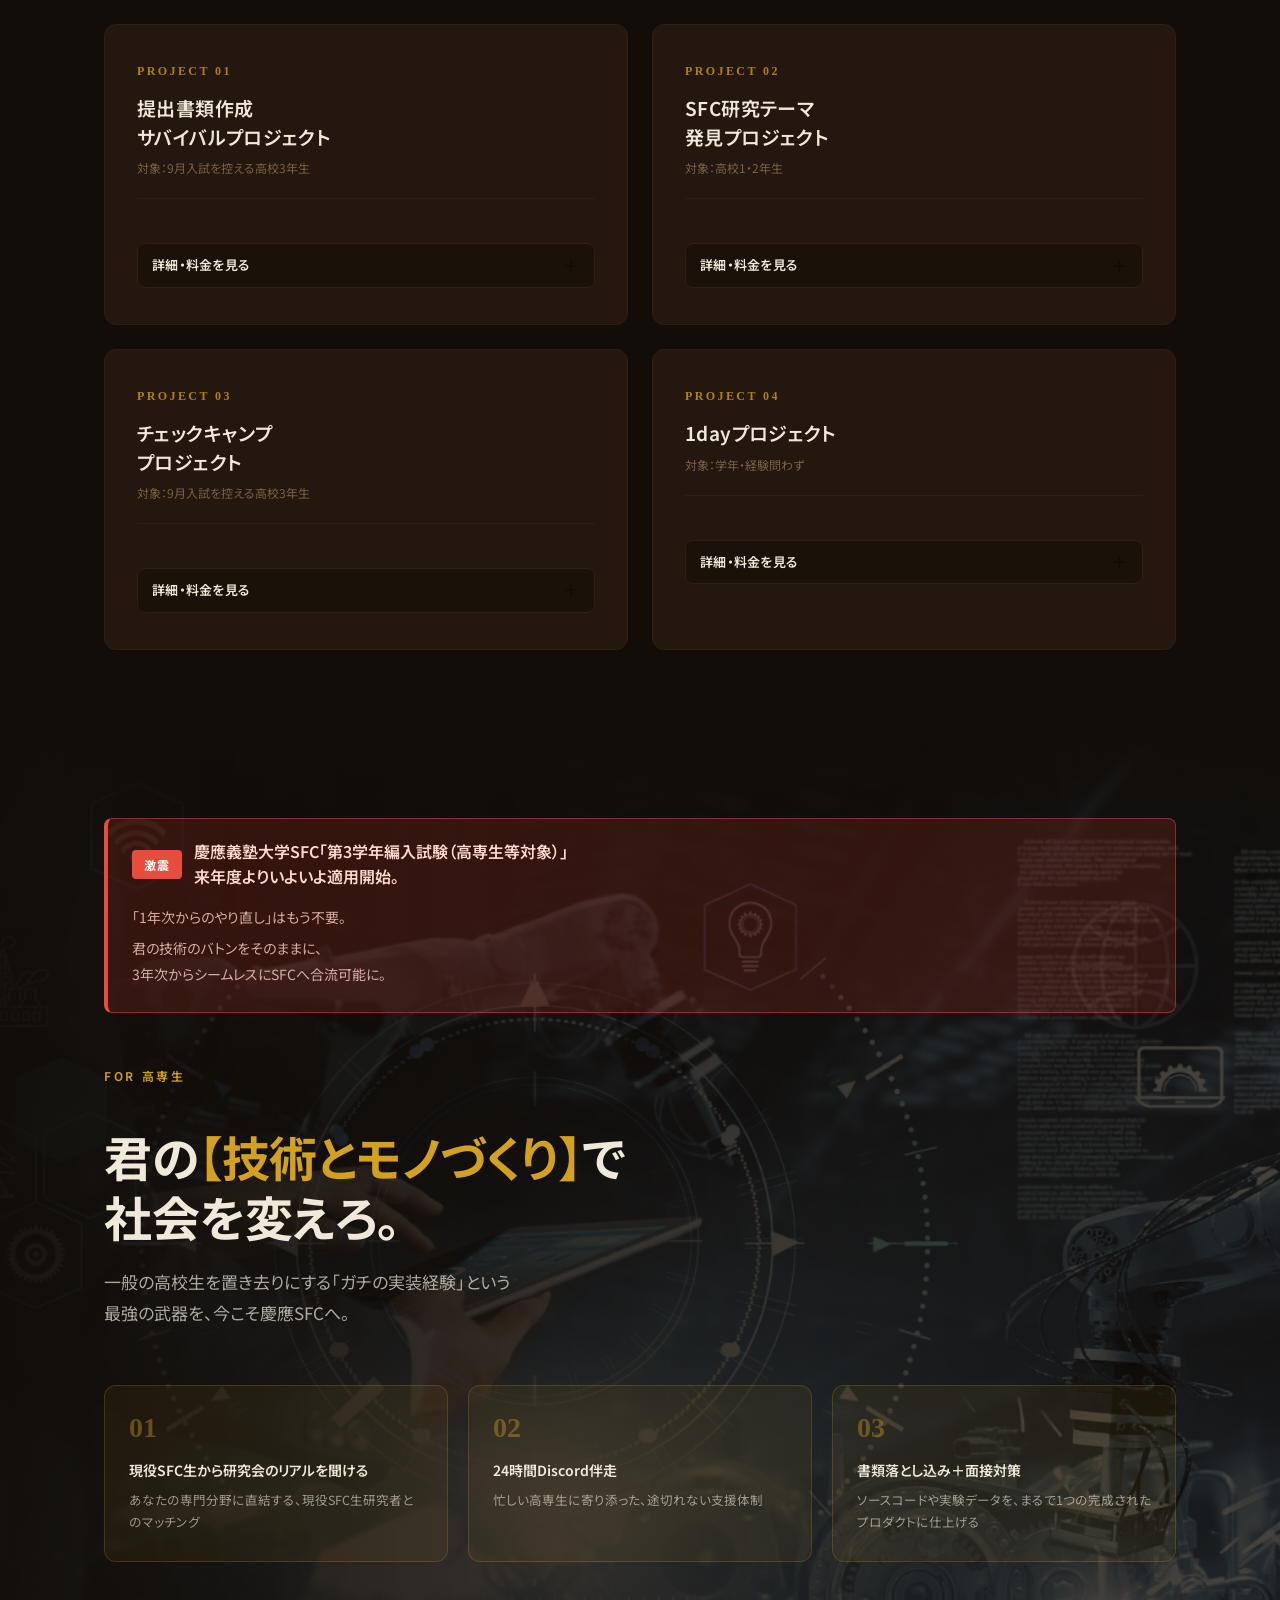
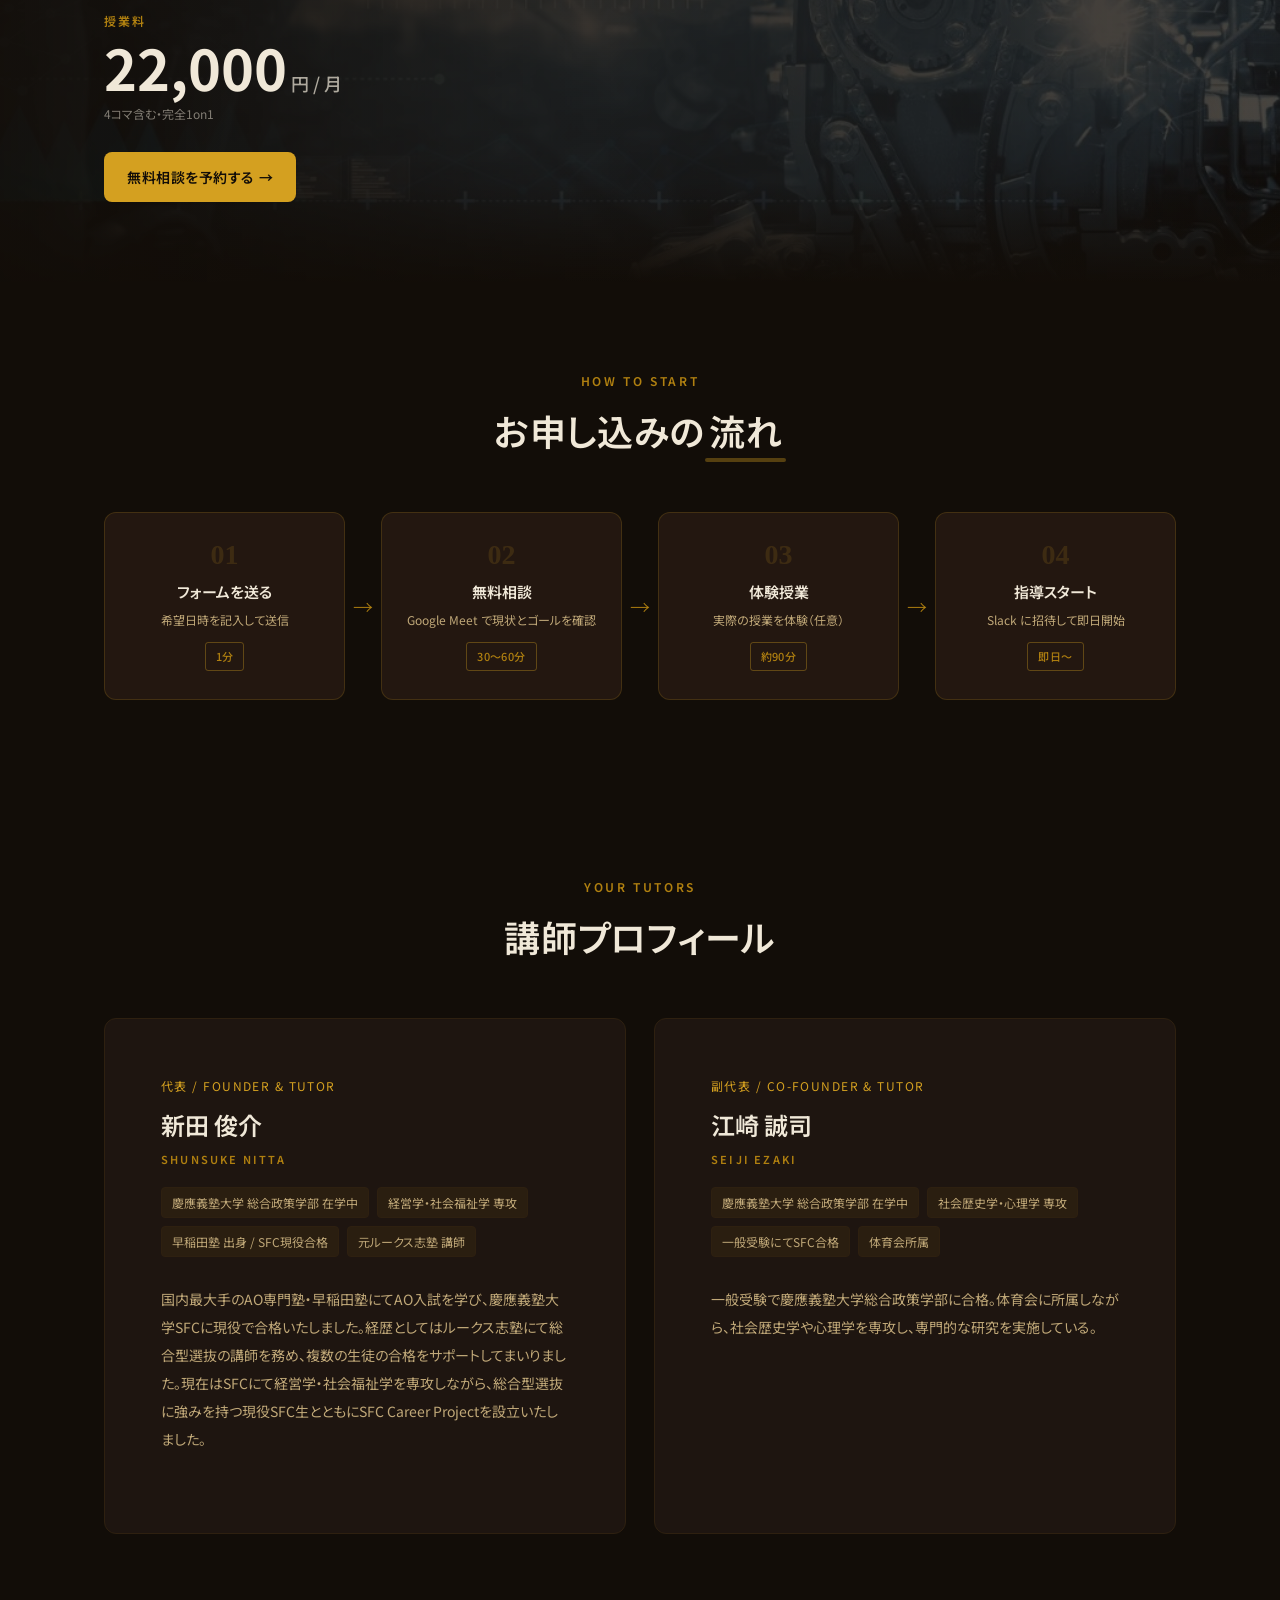
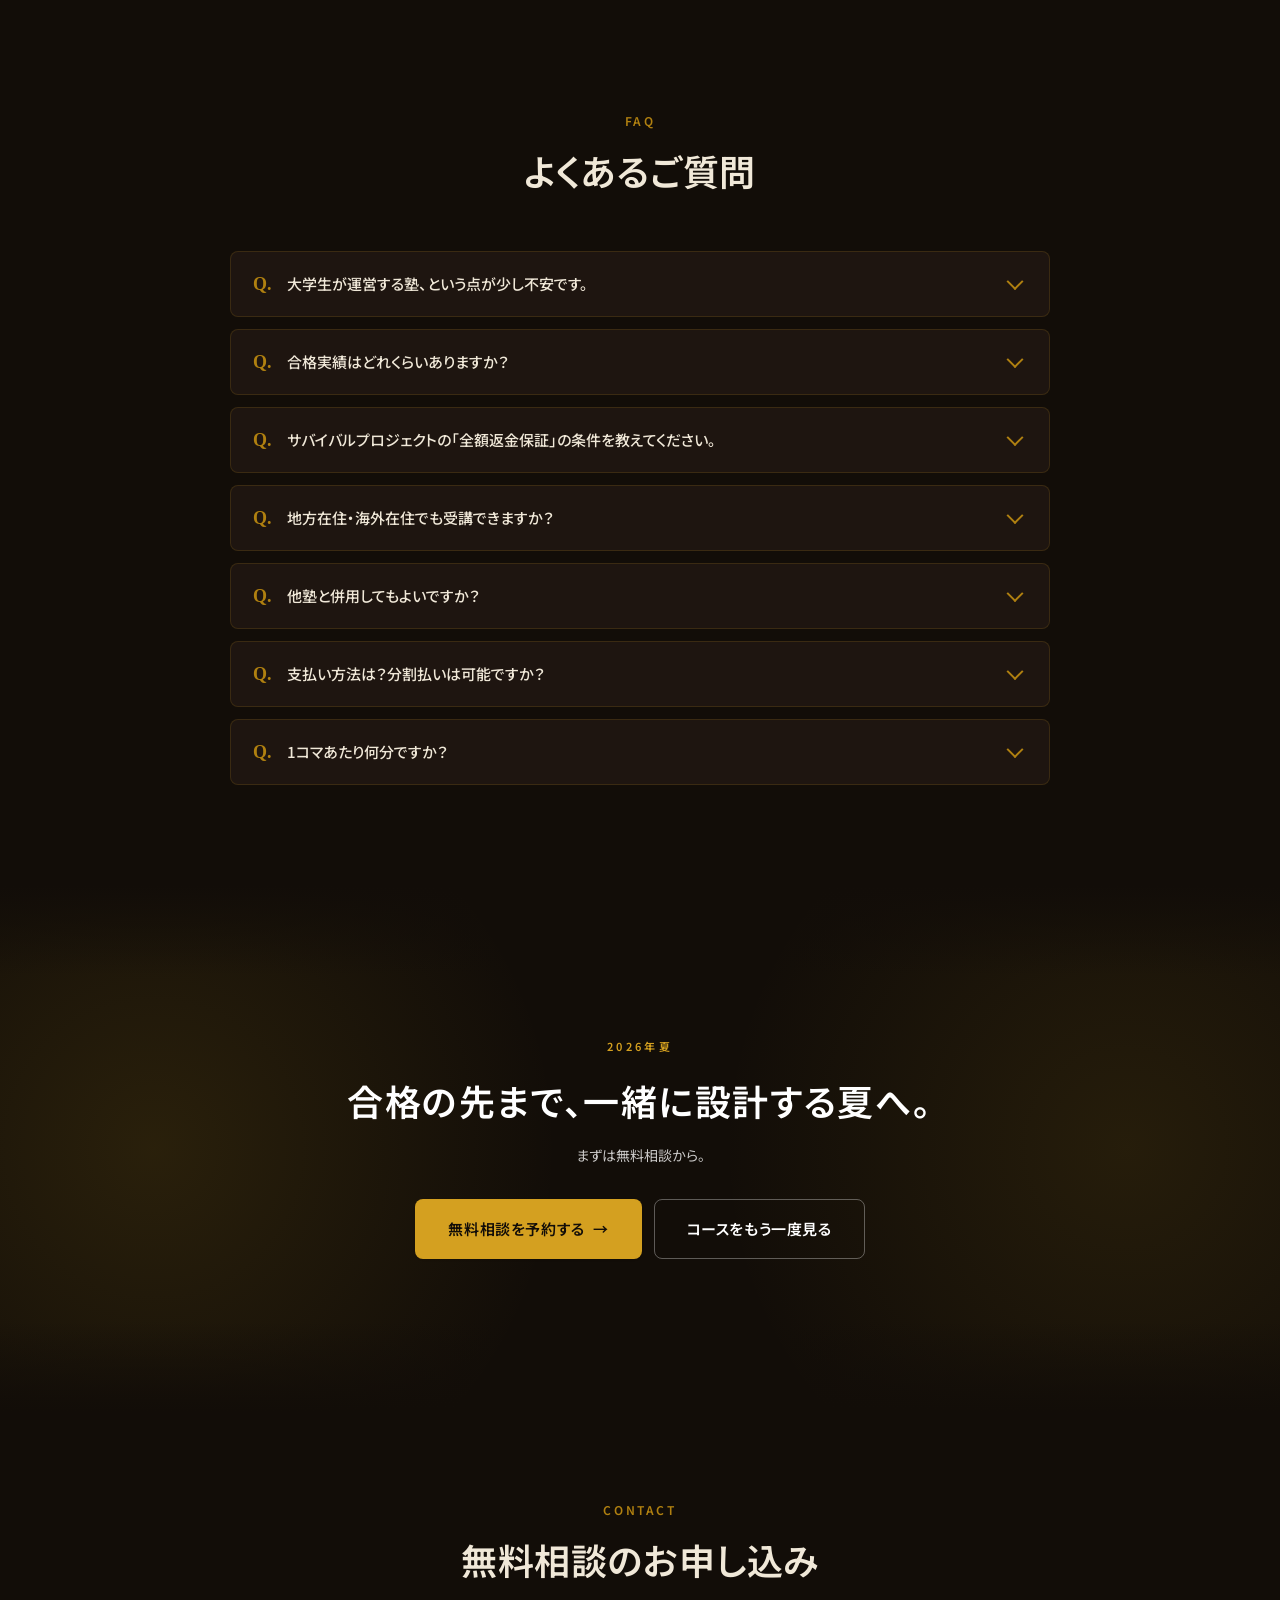
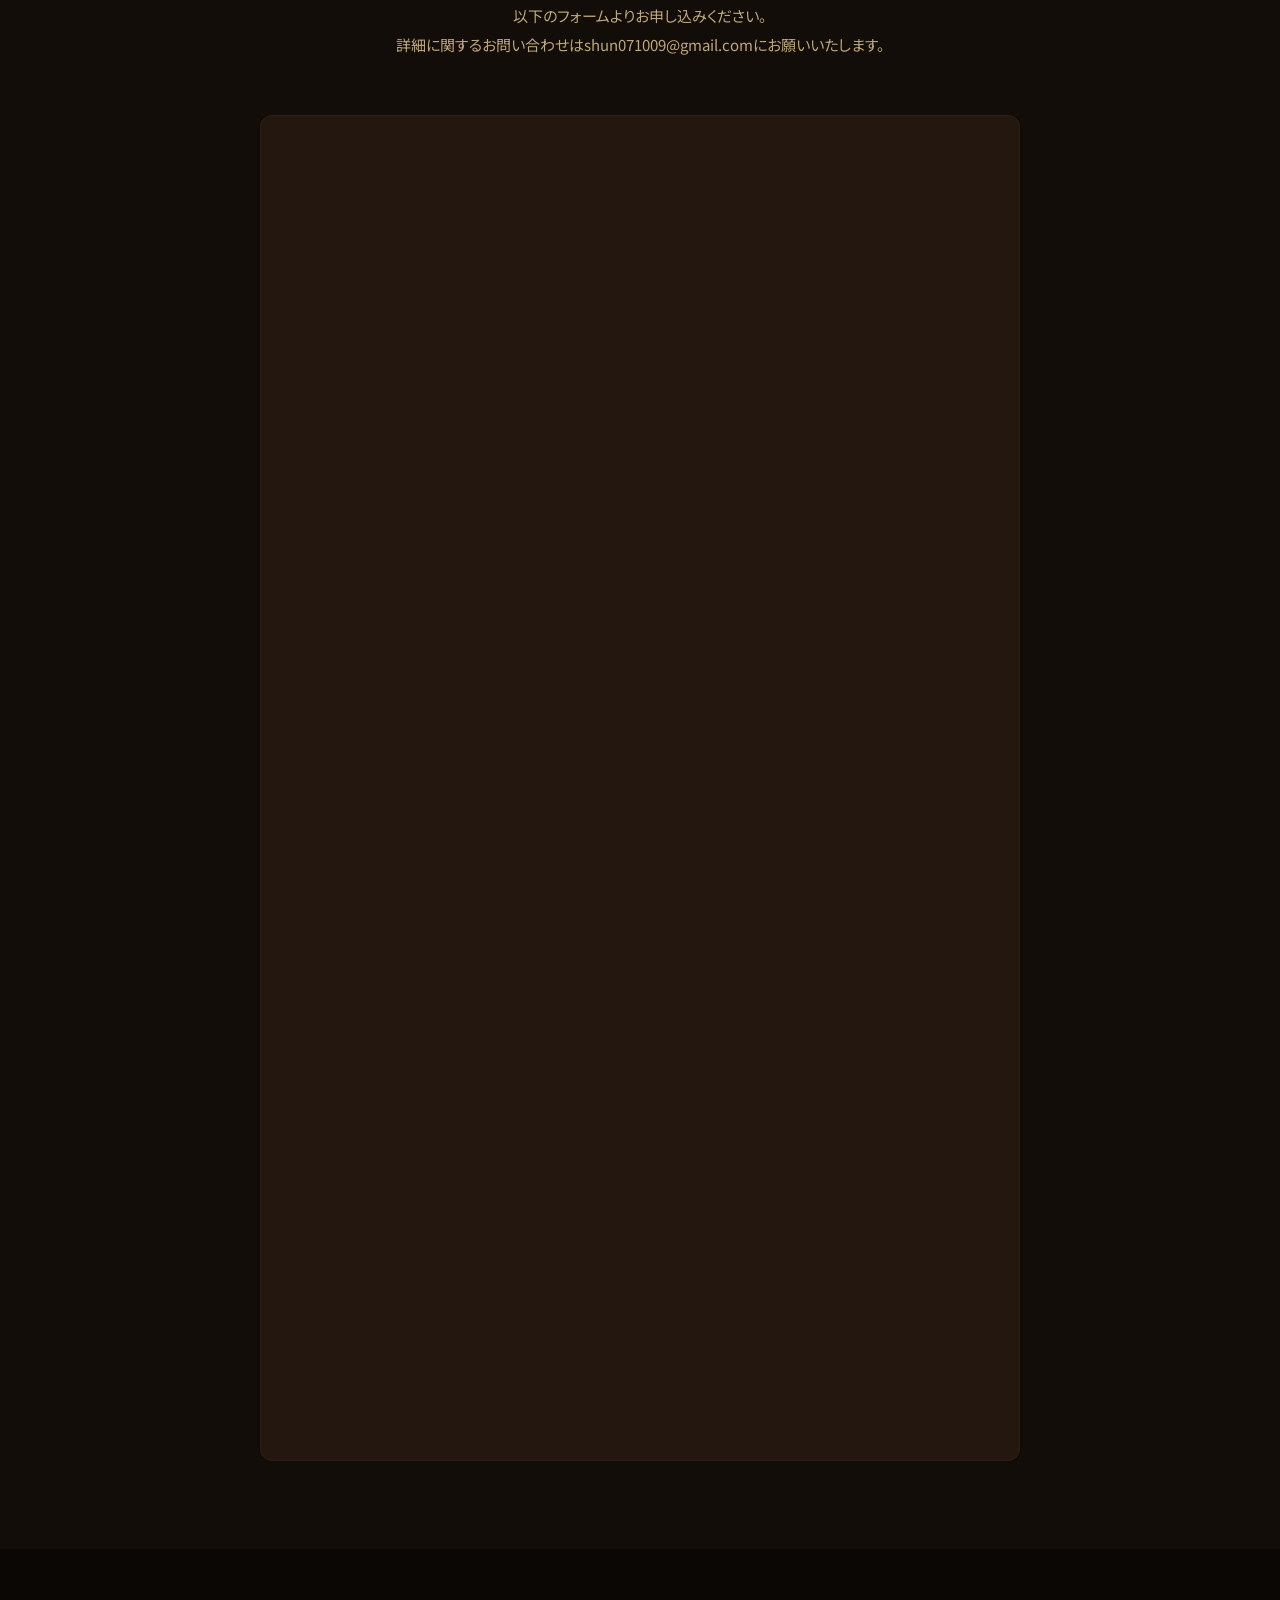
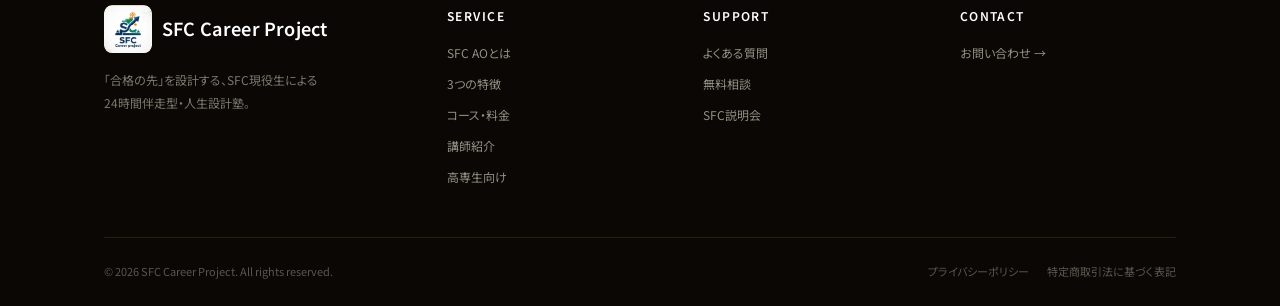
